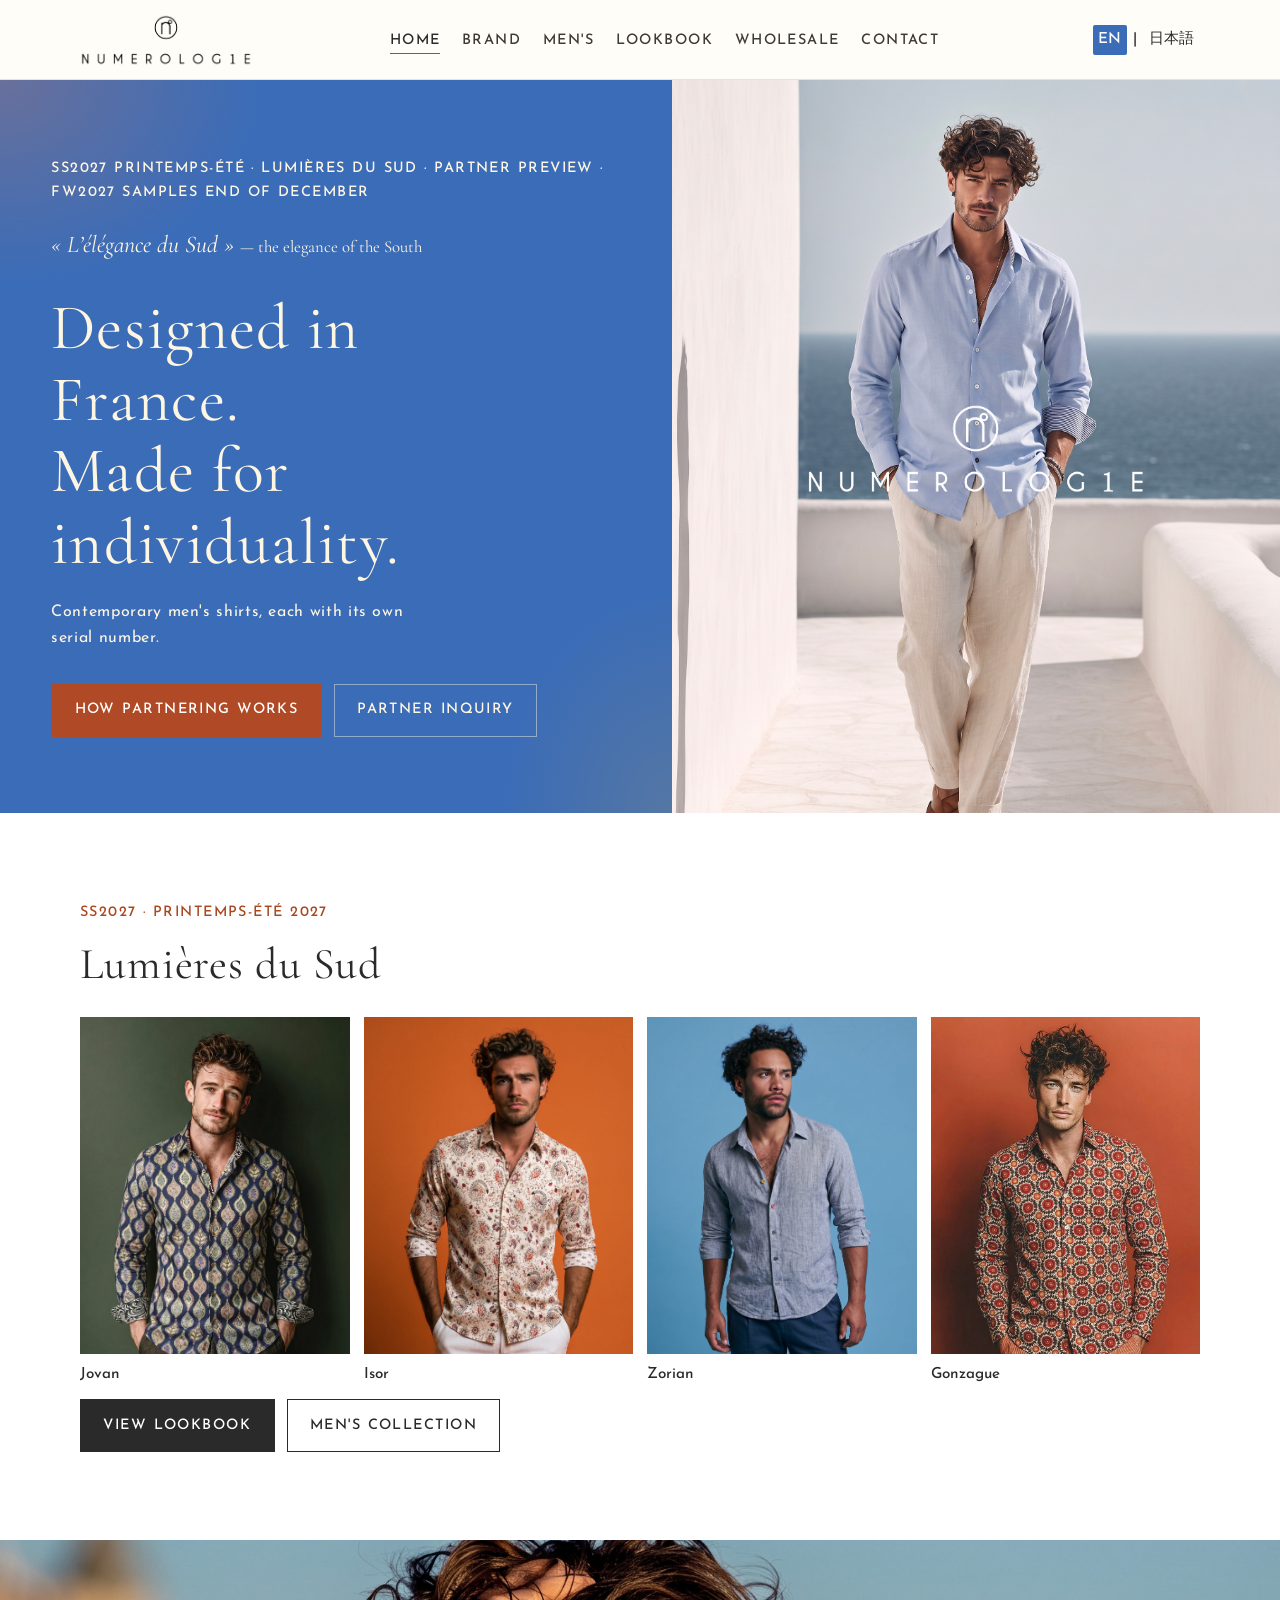
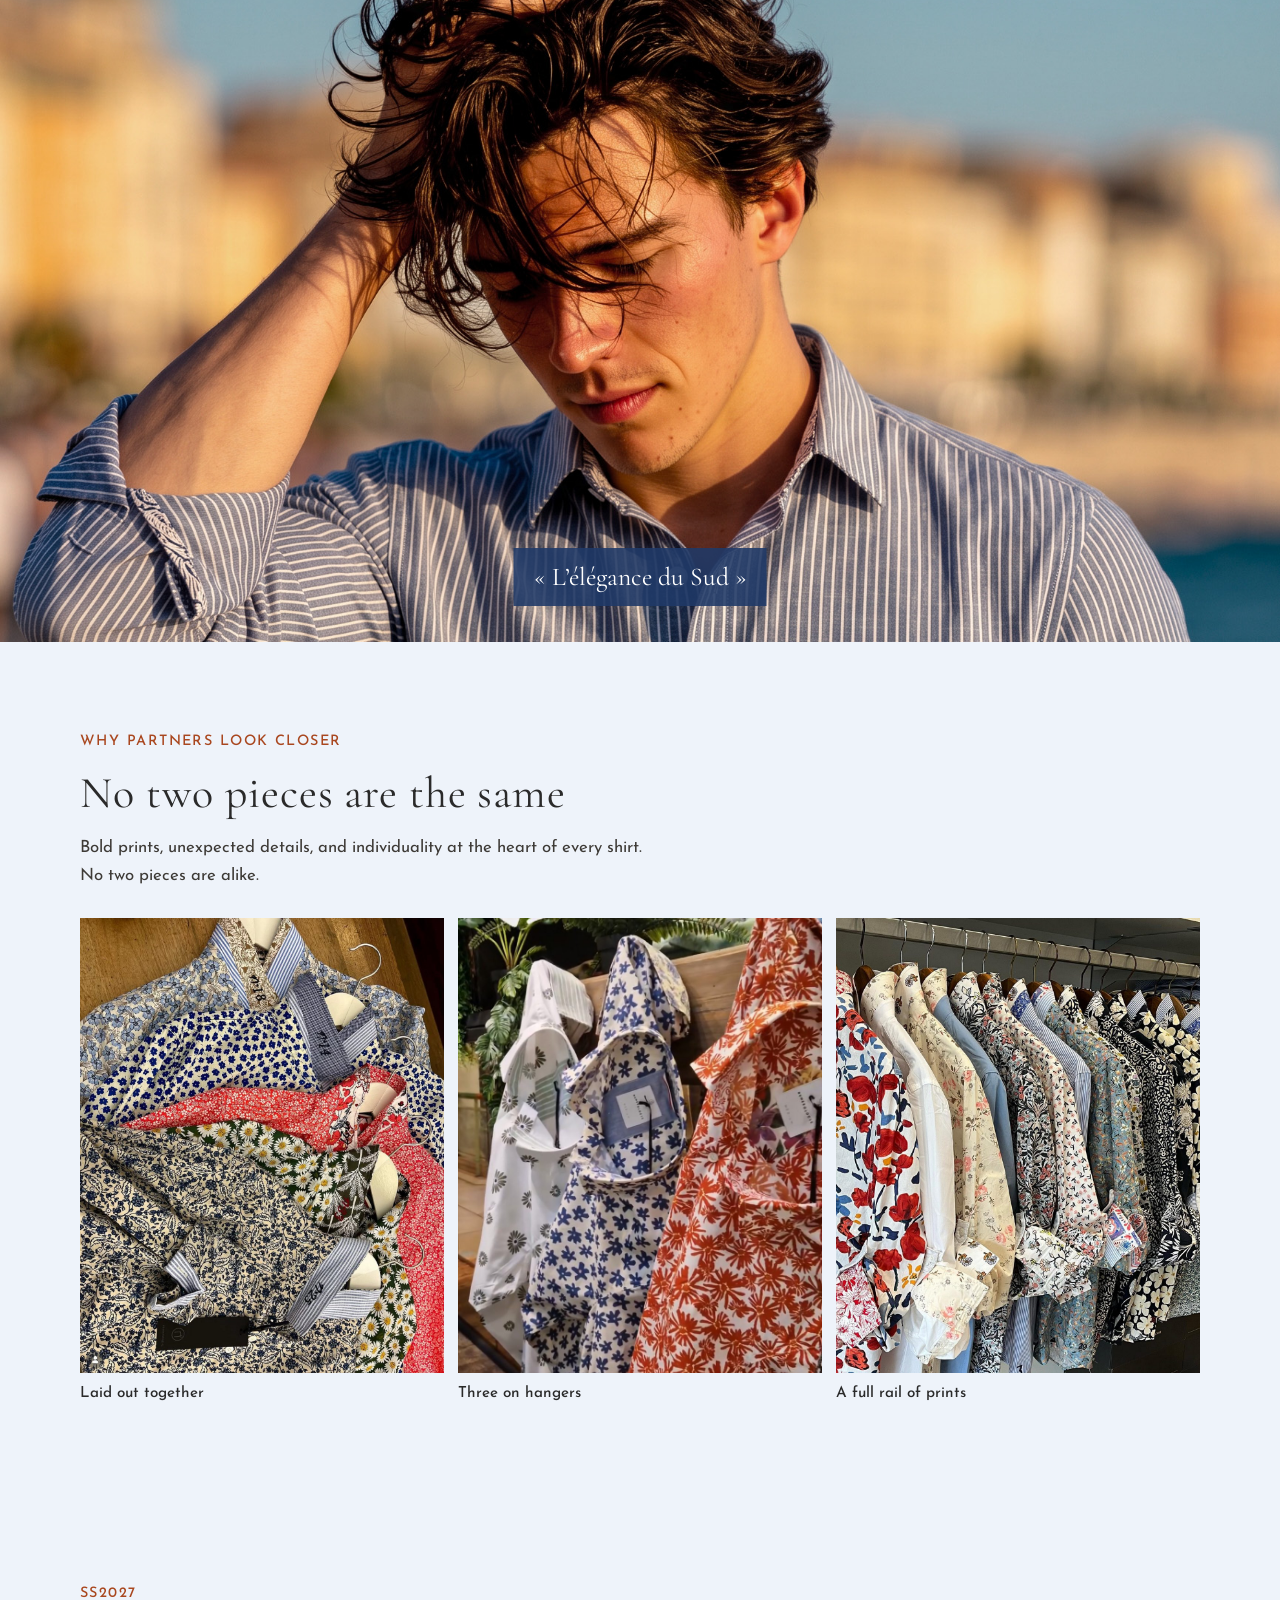
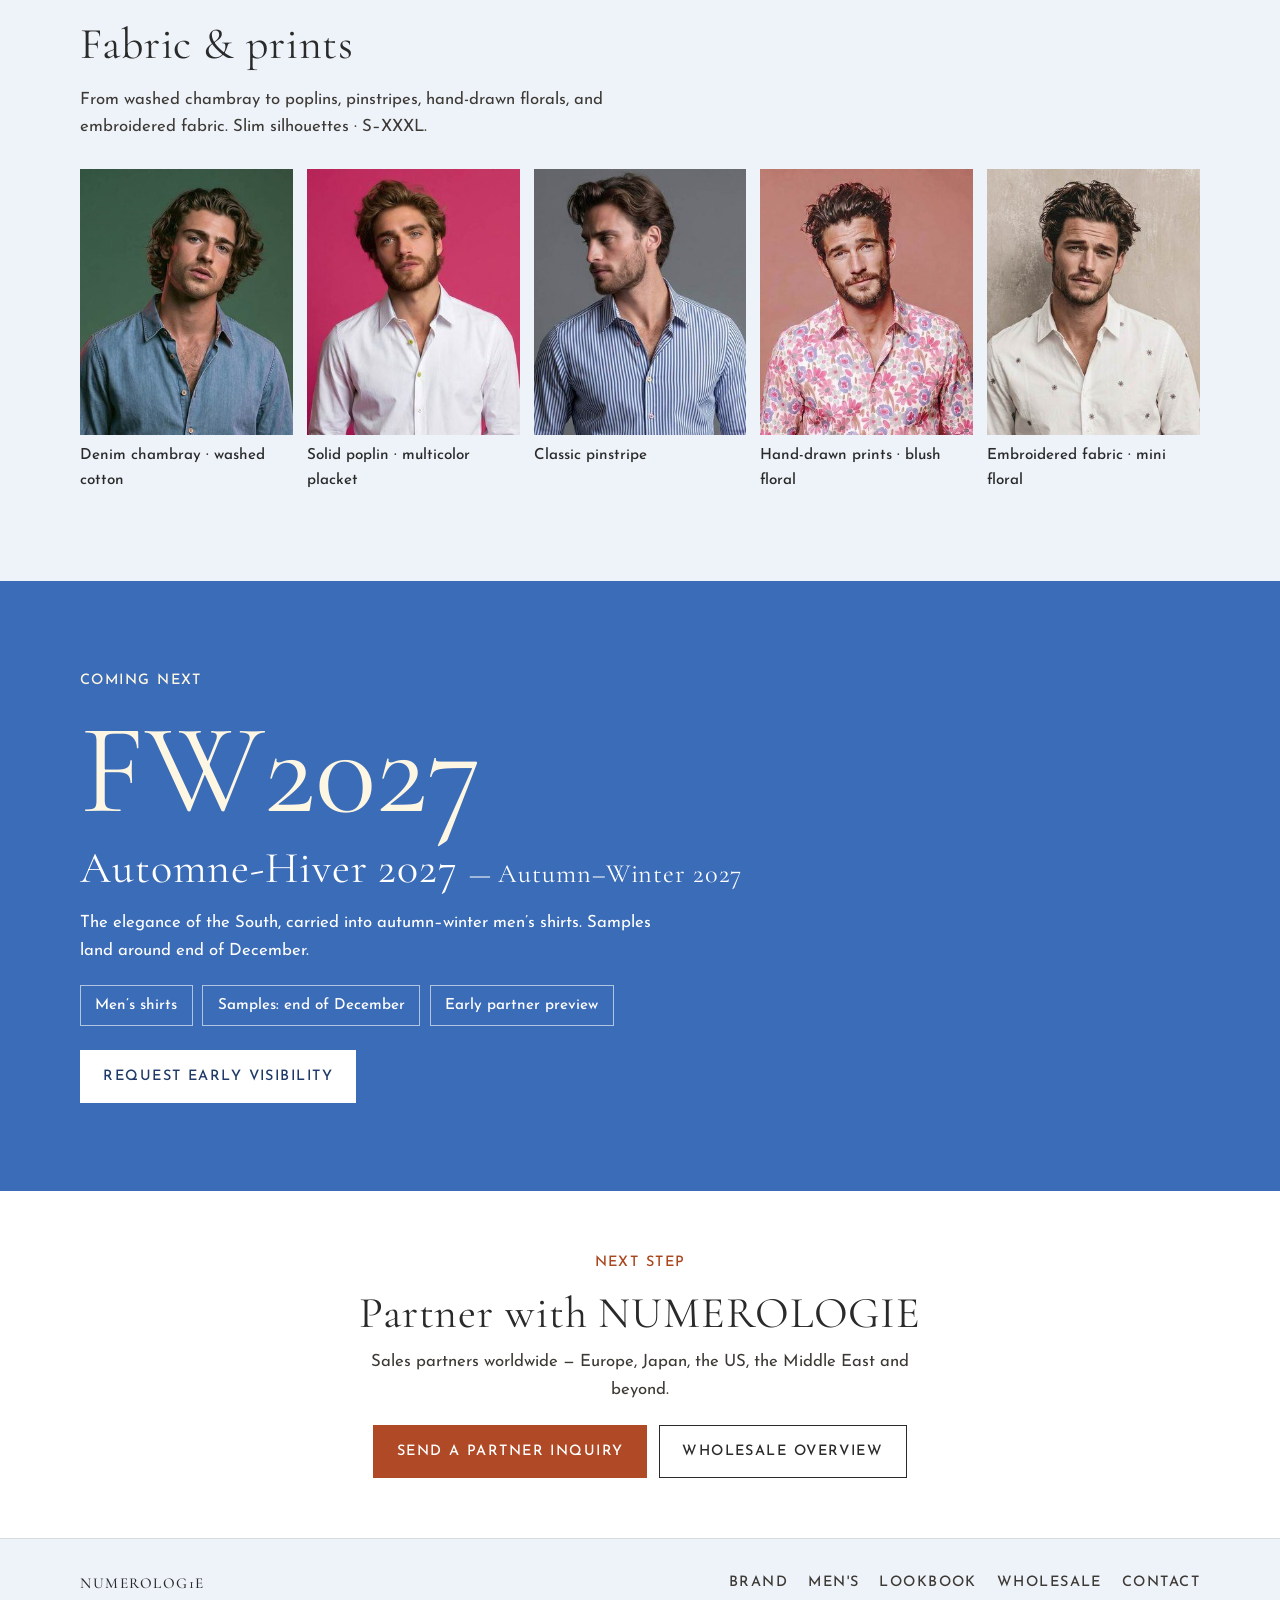
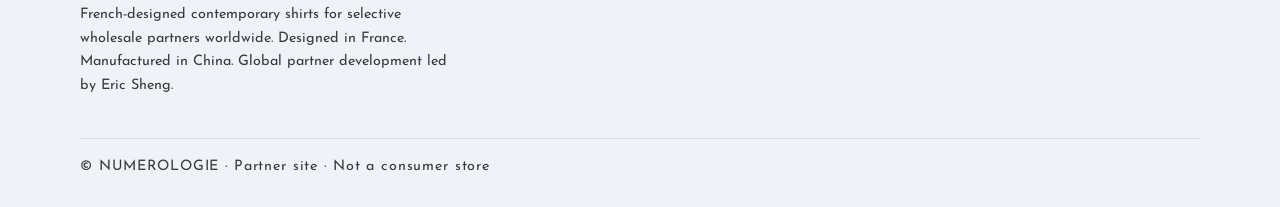
==== index.html @ e0569ee7 "Publish NUMEROLOGIE partner site at the repository root. English and Japanese pages, styles, scripts" ====
<!DOCTYPE html>
<html lang="en">
<head>
<meta charset="UTF-8">
<meta name="viewport" content="width=device-width, initial-scale=1.0">
<title>NUMEROLOGIE — Partner with us</title>
<meta name="description" content="NUMEROLOGIE partner site — French-designed contemporary men's shirts. Selective wholesale partners worldwide.">
<link rel="preconnect" href="https://fonts.googleapis.com">
<link rel="preconnect" href="https://fonts.gstatic.com" crossorigin>
<link href="https://fonts.googleapis.com/css2?family=Cormorant+Garamond:ital,wght@0,300;0,400;0,600;1,300;1,400&family=Josefin+Sans:wght@100;200;300;400;500&display=swap" rel="stylesheet">
<link rel="stylesheet" href="css/styles.css">
</head>
<body>
<header class="site-header">
  <div class="container header-inner">
    <a class="logo" href="index.html" aria-label="NUMEROLOGIE home">
      <img src="assets/logo.png" alt="NUMEROLOG1E">
    </a>
    <button class="nav-toggle" type="button" aria-expanded="false" aria-controls="site-nav">Menu</button>
    <nav class="site-nav" id="site-nav" aria-label="Primary">
      <ul>
        <li><a href="index.html" aria-current="page">Home</a></li>
        <li><a href="brand.html">Brand</a></li>
        <li><a href="mens.html">Men's</a></li>
        <li><a href="lookbook.html">Lookbook</a></li>
        <li><a href="wholesale.html">Wholesale</a></li>
        <li><a href="contact.html">Contact</a></li>
      </ul>
    </nav>
    <div class="lang-switch" aria-label="Language"><a href="index.html" aria-current="true" lang="en">EN</a><span aria-hidden="true">|</span><a href="ja/index.html" lang="ja">日本語</a></div>
  </div>
</header>

<main>
  <section class="hero" aria-label="Hero">
    <div class="hero-grid">
      <div class="hero-copy">
        <p class="hero-kicker">SS2027 Printemps-Été · Lumières du Sud · Partner preview · FW2027 samples end of December</p>
        <p class="hero-tagline" lang="fr"><em>« L’élégance du Sud »</em> <span class="gloss">— the elegance of the South</span></p>
        <h1>Designed in France.<br>Made for individuality.</h1>
        <p class="hero-sub">Contemporary men's shirts, each with its own serial number.</p>
        <div class="btn-row">
          <a class="btn btn-primary" href="wholesale.html">How partnering works</a>
          <a class="btn btn-ghost" href="contact.html">Partner inquiry</a>
        </div>
      </div>
      <div class="hero-media">
        <img src="assets/PLV1.jpg" alt="NUMEROLOGIE men's shirt, coastal lifestyle — Lumières du Sud">
      </div>
    </div>
  </section>

  <section class="section">
    <div class="container">
      <p class="eyebrow">SS2027 · Printemps-Été 2027</p>
      <h2>Lumières du Sud</h2>
      <div class="photo-grid photo-grid-4">
        <figure><img src="assets/img/jovan.jpg" alt="NUMEROLOGIE — Jovan" loading="lazy"><figcaption>Jovan</figcaption></figure>
        <figure><img src="assets/img/isor.jpg" alt="NUMEROLOGIE — Isor" loading="lazy"><figcaption>Isor</figcaption></figure>
        <figure><img src="assets/img/zorian-blue.jpg" alt="NUMEROLOGIE — Zorian" loading="lazy"><figcaption>Zorian</figcaption></figure>
        <figure><img src="assets/img/gonzague.jpg" alt="NUMEROLOGIE — Gonzague" loading="lazy"><figcaption>Gonzague</figcaption></figure>
      </div>
      <div class="btn-row">
        <a class="btn btn-dark" href="lookbook.html">View lookbook</a>
        <a class="btn btn-outline" href="mens.html">Men's collection</a>
      </div>
    </div>
  </section>

  <section class="bleed" aria-label="« L’élégance du Sud »">
    <img src="assets/PLV2.jpg" alt="NUMEROLOGIE — « L’élégance du Sud »" loading="lazy">
    <p class="bleed-cap">« L’élégance du Sud »</p>
  </section>

        <section class="section section-sand">
    <div class="container">
      <p class="eyebrow">Why partners look closer</p>
      <h2>No two pieces are the same</h2>
      <p class="lead">Bold prints, unexpected details, and individuality at the heart of every shirt. No two pieces are alike.</p>
      <div class="photo-grid photo-grid-3">
        <figure><img src="assets/img/lookcloser-1.jpg" alt="NUMEROLOGIE — Laid out together" loading="lazy"><figcaption>Laid out together</figcaption></figure>
        <figure><img src="assets/img/lookcloser-2.jpg" alt="NUMEROLOGIE — Three on hangers" loading="lazy"><figcaption>Three on hangers</figcaption></figure>
        <figure><img src="assets/img/lookcloser-3.jpg" alt="NUMEROLOGIE — A full rail of prints" loading="lazy"><figcaption>A full rail of prints</figcaption></figure>
      </div>
    </div>
  </section>

  <section class="section section-sand">
    <div class="container">
      <p class="eyebrow">SS2027</p>
      <h2>Fabric &amp; prints</h2>
      <p class="lead">From washed chambray to poplins, pinstripes, hand-drawn florals, and embroidered fabric. Slim silhouettes · S–XXXL.</p>
      <div class="photo-grid photo-grid-5">
        <figure><img src="assets/img/fabric-chambray.jpg" alt="Denim chambray — washed cotton" loading="lazy"><figcaption>Denim chambray · washed cotton</figcaption></figure>
        <figure><img src="assets/img/fabric-poplin.jpg" alt="Solid poplin, multicolor placket" loading="lazy"><figcaption>Solid poplin · multicolor placket</figcaption></figure>
        <figure><img src="assets/img/fabric-pinstripe.jpg" alt="Classic pinstripe" loading="lazy"><figcaption>Classic pinstripe</figcaption></figure>
        <figure><img src="assets/img/fabric-floral.jpg" alt="Hand-drawn floral print" loading="lazy"><figcaption>Hand-drawn prints · blush floral</figcaption></figure>
        <figure><img src="assets/img/fabric-embroidered.jpg" alt="Embroidered fabric" loading="lazy"><figcaption>Embroidered fabric · mini floral</figcaption></figure>
      </div>
    </div>
  </section>

  <section class="section section-cobalt fw-block">
    <div class="container">
      <p class="eyebrow">Coming next</p>
      <p class="fw-big">FW2027</p>
      <h2 lang="fr">Automne-Hiver 2027 <span class="gloss">— Autumn–Winter 2027</span></h2>
      <p class="lead">The elegance of the South, carried into autumn–winter men’s shirts. Samples land around end of December.</p>
      <div class="fw-chips"><span class="fw-chip">Men’s shirts</span><span class="fw-chip">Samples: end of December</span><span class="fw-chip">Early partner preview</span></div>
      <div class="btn-row"><a class="btn" href="contact.html" style="background:#fff;color:#1f3a68;">Request early visibility</a></div>
    </div>
  </section>

  <section class="section cta-band">
    <div class="container">
      <p class="eyebrow">Next step</p>
      <h2>Partner with NUMEROLOGIE</h2>
      <p class="lead">Sales partners worldwide — Europe, Japan, the US, the Middle East and beyond.</p>
      <div class="btn-row" style="justify-content:center;">
        <a class="btn btn-primary" href="contact.html">Send a partner inquiry</a>
        <a class="btn btn-outline" href="wholesale.html">Wholesale overview</a>
      </div>
    </div>
  </section>
</main>

<footer class="site-footer">
  <div class="container footer-inner">
    <div>
      <div class="footer-brand">NUMEROLOG1E</div>
      <p class="footer-meta">French-designed contemporary shirts for selective wholesale partners worldwide. Designed in France. Manufactured in China. Global partner development led by Eric Sheng.</p>
    </div>
    <nav class="footer-nav" aria-label="Footer">
      <a href="brand.html">Brand</a>
      <a href="mens.html">Men's</a>
      <a href="lookbook.html">Lookbook</a>
      <a href="wholesale.html">Wholesale</a>
      <a href="contact.html">Contact</a>
    </nav>
    <p class="footer-copy">© NUMEROLOGIE · Partner site · Not a consumer store</p>
  </div>
</footer>
<script src="js/main.js"></script>
</body>
</html>
---- css/styles.css ----
/* NUMEROLOGIE — Partner / Wholesale preview site */
:root {
  --cream: #FDF6E3;
  --sand: #EDE0C4;
  --terracotta: #B04A26;
  --cobalt: #3B6CB7;
  --gold: #C8A84B;
  --charcoal: #2A2A2A;
  --warm-white: #FFFFFF;
  --tint: #EEF3FA;
  --tint2: #DCE6F5;
  --cobalt-dark: #2F5A9E;
  --muted: #3d3a36;
  --line: rgba(42, 42, 42, 0.12);
  --max: 1120px;
}

*, *::before, *::after { box-sizing: border-box; margin: 0; padding: 0; }

html { scroll-behavior: smooth; }

body {
  background: var(--warm-white);
  color: var(--charcoal);
  font-family: 'Josefin Sans', system-ui, sans-serif;
  font-weight: 400;
  line-height: 1.65;
  font-size: 17.5px;
  min-height: 100vh;
  display: flex;
  flex-direction: column;
}

img { max-width: 100%; display: block; height: auto; }
a { color: inherit; text-decoration: none; }
ul { list-style: none; }

.container {
  width: min(100% - 2.5rem, var(--max));
  margin-inline: auto;
}

/* ── Header ── */
.site-header {
  position: sticky;
  top: 0;
  z-index: 100;
  background: rgba(255, 253, 248, 0.97);
  backdrop-filter: blur(10px);
  border-bottom: 1px solid var(--line);
}

.header-inner {
  display: flex;
  align-items: center;
  justify-content: space-between;
  gap: 1.5rem;
  padding: 0.85rem 0;
}

.logo {
  display: flex;
  align-items: center;
  gap: 0.65rem;
  flex-shrink: 0;
}

.logo img {
  height: 52px;
  width: auto;
  max-width: 220px;
  object-fit: contain;
}

.logo-text {
  font-family: 'Cormorant Garamond', Georgia, serif;
  letter-spacing: 0.1em;
  font-size: 0.95rem;
  text-transform: uppercase;
  font-weight: 500;
}

.nav-toggle {
  display: none;
  background: transparent;
  border: 1px solid var(--line);
  color: var(--charcoal);
  padding: 0.45rem 0.7rem;
  font-family: inherit;
  font-size: 0.9rem;
  letter-spacing: 0.1em;
  text-transform: uppercase;
  font-weight: 500;
  cursor: pointer;
}

.site-nav ul {
  display: flex;
  flex-wrap: wrap;
  gap: 0.15rem 1.35rem;
  align-items: center;
}

.site-nav a {
  font-size: 0.9rem;
  letter-spacing: 0.1em;
  text-transform: uppercase;
  font-weight: 500;
  color: var(--muted);
  padding: 0.35rem 0;
  border-bottom: 1px solid transparent;
  transition: color 0.2s, border-color 0.2s;
}

.site-nav a:hover,
.site-nav a[aria-current="page"] {
  color: var(--charcoal);
  border-bottom-color: var(--terracotta);
}

/* ── Hero ── */
.hero {
  position: relative;
  background: var(--cobalt);
  color: var(--cream);
  overflow: hidden;
  min-height: clamp(420px, 72vh, 640px);
  display: grid;
  align-items: stretch;
}

.hero-grid {
  display: grid;
  grid-template-columns: 1.05fr 0.95fr;
  min-height: inherit;
}

.hero-copy {
  position: relative;
  z-index: 2;
  padding: clamp(2.5rem, 6vw, 5rem) clamp(1.5rem, 4vw, 3.5rem);
  display: flex;
  flex-direction: column;
  justify-content: center;
  gap: 1.25rem;
}

.hero-copy::before {
  content: '';
  position: absolute;
  inset: 0;
  background:
    radial-gradient(ellipse 70% 50% at 0% 0%, rgba(224,123,84,0.28) 0%, transparent 55%),
    radial-gradient(ellipse 50% 60% at 100% 100%, rgba(200,168,75,0.18) 0%, transparent 50%);
  pointer-events: none;
}

.hero-kicker {
  font-size: 0.9rem;
  letter-spacing: 0.1em;
  text-transform: uppercase;
  font-weight: 500;
  color: var(--cream);
  position: relative;
}

.hero h1 {
  font-family: 'Cormorant Garamond', Georgia, serif;
  font-weight: 400;
  font-size: clamp(2.4rem, 5.5vw, 4rem);
  line-height: 1.12;
  letter-spacing: 0.02em;
  position: relative;
  max-width: 14ch;
}

.hero-sub {
  font-size: 1rem;
  font-weight: 400;
  letter-spacing: 0.04em;
  color: var(--cream);
  max-width: 36ch;
  position: relative;
}

.hero-media {
  position: relative;
  min-height: 320px;
  background: #2f5a9e;
}

.hero-media img {
  width: 100%;
  height: 100%;
  object-fit: cover;
  object-position: center top;
}

.hero-note {
  font-size: 0.9rem;
  letter-spacing: 0.04em;
  color: var(--cream);
  max-width: 42ch;
  position: relative;
  border-left: 2px solid var(--terracotta);
  padding-left: 0.9rem;
  margin-top: 0.5rem;
}

/* ── Buttons ── */
.btn-row {
  display: flex;
  flex-wrap: wrap;
  gap: 0.75rem;
  margin-top: 0.75rem;
  position: relative;
}

.btn {
  display: inline-flex;
  align-items: center;
  justify-content: center;
  padding: 0.85rem 1.4rem;
  font-family: inherit;
  font-size: 0.9rem;
  letter-spacing: 0.1em;
  text-transform: uppercase;
  font-weight: 500;
  border: 1px solid transparent;
  cursor: pointer;
  transition: background 0.2s, color 0.2s, border-color 0.2s;
}

.btn-primary {
  background: var(--terracotta);
  color: var(--warm-white);
  border-color: var(--terracotta);
}

.btn-primary:hover { background: #923C1E; border-color: #923C1E; }

.btn-ghost {
  background: transparent;
  color: var(--cream);
  border-color: rgba(253, 246, 227, 0.45);
}

.btn-ghost:hover { border-color: var(--cream); background: rgba(255,255,255,0.06); }

.btn-outline {
  background: transparent;
  color: var(--charcoal);
  border-color: var(--charcoal);
}

.btn-outline:hover {
  background: var(--charcoal);
  color: var(--warm-white);
}

.btn-dark {
  background: var(--charcoal);
  color: var(--warm-white);
}

.btn-dark:hover { background: #111; }

/* ── Sections ── */
main { flex: 1; }

.section {
  padding: clamp(3rem, 7vw, 5.5rem) 0;
}

.section-sand { background: var(--tint); }
.section-cobalt h2, .section-cobalt h3, .section-cobalt p, .section-cobalt li { color: var(--cream); }
.section-cobalt a:not(.btn) { color: #FFFFFF; text-decoration: underline; }
.section-cobalt {
  background: var(--cobalt);
  color: var(--cream);
}
.section-terracotta {
  background: var(--terracotta);
  color: var(--warm-white);
}

.eyebrow {
  font-size: 0.9rem;
  letter-spacing: 0.1em;
  text-transform: uppercase;
  font-weight: 500;
  color: #A9471F;
  margin-bottom: 0.85rem;
}

.section-cobalt .eyebrow,
.section-terracotta .eyebrow { color: var(--cream); }

h2 {
  font-family: 'Cormorant Garamond', Georgia, serif;
  font-weight: 400;
  font-size: clamp(1.9rem, 3.8vw, 2.75rem);
  line-height: 1.15;
  letter-spacing: 0.02em;
  margin-bottom: 1rem;
}

h3 {
  font-family: 'Cormorant Garamond', Georgia, serif;
  font-weight: 400;
  font-size: 1.45rem;
  letter-spacing: 0.02em;
  margin-bottom: 0.55rem;
}

.lead {
  font-size: 1.05rem;
  color: var(--muted);
  max-width: 58ch;
}

.section-cobalt .lead { color: var(--cream); }

.page-hero {
  padding: clamp(2.75rem, 6vw, 4.5rem) 0 2rem;
  border-bottom: 1px solid var(--line);
  background:
    linear-gradient(180deg, var(--tint) 0%, var(--warm-white) 100%);
}

.page-hero h1 {
  font-family: 'Cormorant Garamond', Georgia, serif;
  font-weight: 400;
  font-size: clamp(2.2rem, 4.5vw, 3.4rem);
  letter-spacing: 0.02em;
  line-height: 1.12;
  margin-bottom: 0.75rem;
}

.page-hero .lead { margin-top: 0.5rem; }

/* ── Cards / grids ── */
.grid-3 {
  display: grid;
  grid-template-columns: repeat(3, 1fr);
  gap: 1.25rem;
}

.grid-2 {
  display: grid;
  grid-template-columns: 1fr 1fr;
  gap: 2rem;
}

.grid-2-asymmetric {
  display: grid;
  grid-template-columns: 1.1fr 0.9fr;
  gap: 2.5rem;
  align-items: center;
}

.card {
  background: var(--warm-white);
  border: 1px solid var(--line);
  padding: 1.5rem 1.35rem;
}

.section-sand .card { background: var(--warm-white); }

.card-icon {
  font-family: 'Cormorant Garamond', Georgia, serif;
  font-size: 1.6rem;
  color: var(--terracotta);
  margin-bottom: 0.65rem;
  letter-spacing: 0.04em;
}

.card p, .prose p {
  color: var(--muted);
  font-size: 0.95rem;
}

.card p + p, .prose p + p { margin-top: 0.85rem; }

.stat-row {
  display: grid;
  grid-template-columns: repeat(4, 1fr);
  gap: 1rem;
  margin-top: 2rem;
}

.stat {
  border-top: 2px solid var(--terracotta);
  padding-top: 1rem;
}

.stat-value {
  font-family: 'Cormorant Garamond', Georgia, serif;
  font-size: clamp(1.6rem, 3vw, 2.2rem);
  font-weight: 400;
  line-height: 1.1;
  margin-bottom: 0.35rem;
}

.stat-label {
  font-size: 0.9rem;
  letter-spacing: 0.1em;
  text-transform: uppercase;
  font-weight: 500;
  color: var(--muted);
}

.section-cobalt .stat { border-top-color: var(--gold); }
.section-cobalt .stat-label { color: var(--cream); }

/* ── Detail list ── */
.detail-list {
  display: grid;
  gap: 1rem;
  margin-top: 1.5rem;
}

.detail-item {
  display: grid;
  grid-template-columns: 3.2rem 1fr;
  gap: 1rem;
  align-items: start;
  padding-bottom: 1rem;
  border-bottom: 1px solid var(--line);
}

.detail-num {
  font-family: 'Cormorant Garamond', Georgia, serif;
  font-size: 1.5rem;
  color: var(--terracotta);
  line-height: 1;
}

.detail-item h3 { margin-bottom: 0.25rem; font-size: 1.2rem; }
.detail-item p { color: var(--muted); font-size: 0.92rem; }

/* ── Lookbook grid ── */
.lookbook-grid {
  display: grid;
  grid-template-columns: repeat(3, 1fr);
  gap: 1.25rem;
}

.look-card {
  background: var(--warm-white);
  border: 1px solid var(--line);
  overflow: hidden;
  display: flex;
  flex-direction: column;
}

.look-card a {
  display: block;
  overflow: hidden;
  background: var(--tint2);
}

.look-card img {
  width: 100%;
  aspect-ratio: 3 / 4.2;
  object-fit: cover;
  object-position: center top;
  transition: transform 0.35s ease;
}

.look-card:hover img { transform: scale(1.02); }

.look-meta {
  padding: 1rem 1.05rem 1.15rem;
  border-top: 1px solid var(--line);
}

.look-meta .style-no {
  font-size: 0.9rem;
  font-weight: 600;
  letter-spacing: 0.1em;
  text-transform: uppercase;
  font-weight: 500;
  color: var(--terracotta);
  margin-bottom: 0.25rem;
}

.look-meta h3 {
  font-size: 1.25rem;
  margin-bottom: 0.2rem;
}

.look-meta p {
  font-size: 0.9rem;
  color: var(--ink, #2a2622);
  letter-spacing: 0.02em;
}

.note-box {
  margin-top: 2rem;
  padding: 1.15rem 1.25rem;
  background: var(--tint);
  border-left: 3px solid var(--gold);
  font-size: 0.9rem;
  color: var(--muted);
}

/* ── Wholesale steps ── */
.steps {
  display: grid;
  grid-template-columns: repeat(3, 1fr);
  gap: 1.25rem;
  margin-top: 2rem;
}

.step {
  padding: 1.5rem 1.25rem;
  background: var(--warm-white);
  border: 1px solid var(--line);
}

.step-num {
  font-family: 'Cormorant Garamond', Georgia, serif;
  font-size: 2rem;
  color: var(--cobalt);
  line-height: 1;
  margin-bottom: 0.75rem;
}

.check-list {
  margin-top: 1rem;
  display: grid;
  gap: 0.65rem;
}

.check-list li {
  position: relative;
  padding-left: 1.35rem;
  color: var(--muted);
  font-size: 0.95rem;
}

.check-list li::before {
  content: '';
  position: absolute;
  left: 0;
  top: 0.55rem;
  width: 0.55rem;
  height: 0.55rem;
  background: var(--terracotta);
  border-radius: 50%;
}

.terms-table {
  width: 100%;
  border-collapse: collapse;
  margin-top: 1.5rem;
  font-size: 0.92rem;
}

.terms-table th,
.terms-table td {
  text-align: left;
  padding: 0.85rem 0.75rem;
  border-bottom: 1px solid var(--line);
  vertical-align: top;
}

.terms-table th {
  letter-spacing: 0.1em;
  text-transform: uppercase;
  font-weight: 500;
  font-size: 0.9rem;
  color: var(--muted);
  width: 34%;
}

.callout {
  margin-top: 1.75rem;
  padding: 1.25rem 1.35rem;
  background: var(--charcoal);
  color: var(--cream);
}

.callout strong {
  display: block;
  font-family: 'Cormorant Garamond', Georgia, serif;
  font-size: 1.35rem;
  font-weight: 400;
  margin-bottom: 0.4rem;
}

.callout p { color: var(--cream); font-size: 0.92rem; }

/* ── Contact form ── */
.contact-layout {
  display: grid;
  grid-template-columns: 0.9fr 1.1fr;
  gap: 2.5rem;
  align-items: start;
}

.form-grid {
  display: grid;
  grid-template-columns: 1fr 1fr;
  gap: 1rem;
}

.form-field { display: flex; flex-direction: column; gap: 0.4rem; }
.form-field.full { grid-column: 1 / -1; }

label {
  font-size: 0.9rem;
  letter-spacing: 0.1em;
  text-transform: uppercase;
  font-weight: 500;
  color: var(--muted);
}

input, textarea, select {
  font-family: inherit;
  font-size: 0.95rem;
  font-weight: 400;
  padding: 0.75rem 0.85rem;
  border: 1px solid var(--line);
  background: var(--warm-white);
  color: var(--charcoal);
  border-radius: 0;
}

input:focus, textarea:focus, select:focus {
  outline: 2px solid var(--cobalt);
  outline-offset: 1px;
}

textarea { min-height: 140px; resize: vertical; }

.form-actions {
  margin-top: 1rem;
  display: flex;
  flex-wrap: wrap;
  gap: 0.75rem;
  align-items: center;
}

.form-hint {
  font-size: 0.9rem;
  color: var(--muted);
}

.direct-contact {
  background: var(--tint);
  border: 1px solid var(--line);
  padding: 1.5rem 1.35rem;
}

.direct-contact a {
  color: var(--cobalt);
  border-bottom: 1px solid rgba(59,108,183,0.35);
}

.direct-contact a:hover { border-bottom-color: var(--cobalt); }

/* ── CTA band ── */
.cta-band {
  padding: clamp(2.5rem, 5vw, 3.75rem) 0;
  text-align: center;
}

.cta-band h2 { margin-bottom: 0.6rem; }
.cta-band .lead { margin-inline: auto; margin-bottom: 1.35rem; }

/* ── Footer ── */
.site-footer {
  border-top: 1px solid var(--line);
  background: var(--tint);
  padding: 2rem 0 1.75rem;
  margin-top: auto;
}

.footer-inner {
  display: flex;
  flex-wrap: wrap;
  justify-content: space-between;
  gap: 1.25rem;
  align-items: flex-start;
}

.footer-brand {
  font-family: 'Cormorant Garamond', Georgia, serif;
  letter-spacing: 0.1em;
  text-transform: uppercase;
  font-weight: 500;
  font-size: 0.95rem;
  margin-bottom: 0.4rem;
}

.footer-meta {
  font-size: 0.9rem;
  color: var(--muted);
  max-width: 42ch;
}

.footer-nav {
  display: flex;
  flex-wrap: wrap;
  gap: 0.75rem 1.25rem;
}

.footer-nav a {
  font-size: 0.9rem;
  letter-spacing: 0.1em;
  text-transform: uppercase;
  font-weight: 500;
  color: var(--muted);
}

.footer-nav a:hover { color: var(--charcoal); }

.footer-copy {
  width: 100%;
  margin-top: 1.25rem;
  padding-top: 1rem;
  border-top: 1px solid var(--line);
  font-size: 0.9rem;
  letter-spacing: 0.06em;
  color: var(--muted);
}

/* ── Fabric chips ── */
.chip-row {
  display: flex;
  flex-wrap: wrap;
  gap: 0.5rem;
  margin-top: 1.25rem;
}

.chip {
  font-size: 0.9rem;
  letter-spacing: 0.1em;
  text-transform: uppercase;
  font-weight: 500;
  padding: 0.45rem 0.7rem;
  border: 1px solid var(--line);
  background: var(--warm-white);
  color: var(--charcoal);
}

/* ── Split feature ── */
.feature-media {
  background: var(--tint2);
  overflow: hidden;
  border: 1px solid var(--line);
}

.feature-media img {
  width: 100%;
  height: auto;
  max-height: 420px;
  object-fit: cover;
  object-position: top center;
  border-radius: 2px;
}

/* ── Responsive ── */
@media (max-width: 900px) {
  .hero-grid,
  .grid-2,
  .grid-2-asymmetric,
  .contact-layout {
    grid-template-columns: 1fr;
  }
  .grid-3,
  .steps,
  .lookbook-grid {
    grid-template-columns: 1fr 1fr;
  }
  .stat-row { grid-template-columns: 1fr 1fr; }
  .hero-media { min-height: 280px; max-height: 420px; }
  .hero-media img { max-height: 420px; }
}

@media (max-width: 720px) {
  .nav-toggle { display: inline-flex; }
  .site-nav {
    display: none;
    width: 100%;
  }
  .site-nav.is-open { display: block; }
  .header-inner { flex-wrap: wrap; }
  .site-nav ul {
    flex-direction: column;
    align-items: flex-start;
    gap: 0.15rem;
    padding: 0.5rem 0 0.75rem;
  }
  .grid-3,
  .steps,
  .lookbook-grid,
  .form-grid,
  .stat-row {
    grid-template-columns: 1fr;
  }
}

@media (prefers-reduced-motion: reduce) {
  html { scroll-behavior: auto; }
  .look-card img { transition: none; }
}

/* Fix: keep portrait hero photo from stretching the hero on wide screens */
.hero-media { position: relative; overflow: hidden; min-height: inherit; }
.hero-media img { position: absolute; inset: 0; width: 100%; height: 100%; object-fit: cover; object-position: center top; }
@media (max-width: 900px) {
  .hero-media { min-height: 320px; }
}

/* natural-ratio image (no forced crop) */
.feature-media img.img-natural { max-height: none; height: auto; object-fit: contain; }

/* language switch */
.lang-switch { display:flex; gap:.4rem; align-items:center; font-size:.95rem; font-weight:500; margin-left:1rem; }
.lang-switch a { color: var(--charcoal); text-decoration:none; padding:.15rem .35rem; }
.lang-switch a[aria-current="true"] { color:#fff; background: var(--cobalt); border-radius:2px; }
/* Japanese */
html[lang="ja"] body { font-family: 'Noto Sans JP', 'Josefin Sans', system-ui, sans-serif; font-weight:400; line-height:1.85; letter-spacing:.02em; }
html[lang="ja"] h1, html[lang="ja"] h2, html[lang="ja"] h3 { font-family: 'Noto Sans JP', 'Cormorant Garamond', serif; font-weight:500; letter-spacing:.02em; }
html[lang="ja"] .eyebrow, html[lang="ja"] .hero-kicker { text-transform:none; letter-spacing:.05em; }

.hero-tagline { font-family: "Cormorant Garamond", Georgia, serif; font-size: 1.5rem; color: var(--cream); margin: 0 0 .5rem; }
.hero-tagline .gloss { font-family: inherit; font-size: 1.05rem; opacity: 1; }
html[lang="ja"] .hero-tagline .gloss { font-family: "Noto Sans JP", sans-serif; font-size: 1rem; }

/* v3 */
.page-hero-boxed { background: none; border-bottom: 0; padding-bottom: 0; }
.page-hero-boxed .container { background: var(--tint); border: 1px solid var(--line); padding: clamp(1.75rem, 4vw, 2.75rem); }
.next-callout { display: inline-block; background: var(--cobalt); color: #FFFFFF; font-weight: 500; font-size: 1rem; padding: .7rem 1rem; margin: .9rem 0 .4rem; border-radius: 2px; }
.terms-wrap { max-width: 760px; }
.ig-split { display: grid; grid-template-columns: minmax(0,1fr) 320px; gap: clamp(2rem,5vw,4rem); align-items: center; }
.ig-figure { margin: 0; width: 100%; max-width: 320px; justify-self: end; }
.ig-figure img { display: block; width: 100%; height: auto; border: 1px solid var(--line); border-radius: 6px; }
.roles-block { margin: 1.25rem 0 0; padding: 1.1rem 1.2rem; background: #FFFFFF; border-left: 3px solid var(--cobalt); }
.roles-block p:not(.eyebrow) { color: var(--charcoal); font-size: 1rem; line-height: 1.7; }
@media (max-width: 800px) { .ig-split { grid-template-columns: 1fr; } .ig-figure { justify-self: center; } }

/* v4 */
.ig-split { grid-template-columns: minmax(0,1fr) 340px; align-items: start; }
.ig-figure { max-width: 340px; position: sticky; top: 96px; }
.target-doors { margin-top: 2.5rem; padding-top: 2rem; border-top: 1px solid var(--line); }
.terms-wrap { max-width: none; }
.roles-contact { margin-top: .8rem; font-size: .95rem; }
@media (max-width: 800px) { .ig-figure { position: static; } }

/* v8 imagery */
.photo-grid { display:grid; gap:14px; margin-top:1.75rem; }
.photo-grid-2 { grid-template-columns:repeat(2,1fr); }
.photo-grid-3 { grid-template-columns:repeat(3,1fr); }
.photo-grid-4 { grid-template-columns:repeat(4,1fr); }
.photo-grid figure { margin:0; }
.photo-grid img { display:block; width:100%; aspect-ratio:4/5; object-fit:cover; object-position:top center; }
.photo-grid .feature-media img { aspect-ratio:4/3; max-height:none; }
.photo-grid figcaption { font-size:.95rem; font-weight:500; padding:.5rem 0 0; color:var(--charcoal); }
.section-cobalt .photo-grid figcaption { color:var(--cream); }
.photo-strip { margin-top:2.5rem; }
.bleed { position:relative; height:min(78vh,760px); overflow:hidden; background:var(--cobalt); }
.bleed img { width:100%; height:100%; object-fit:cover; object-position:center 25%; display:block; }
.bleed-cap { position:absolute; left:50%; bottom:2.25rem; transform:translateX(-50%); background:rgba(31,58,104,.88); color:#fff; font-family:'Cormorant Garamond',Georgia,serif; font-size:1.6rem; padding:.5rem 1.25rem; white-space:nowrap; }
.portrait-placeholder { min-height:420px; border:1px dashed rgba(42,42,42,.28); background:var(--tint); display:flex; align-items:flex-end; justify-content:center; padding:1.25rem; }
.portrait-placeholder span { color:var(--muted); font-size:.95rem; }
.serial-feature { display:grid; grid-template-columns:1.2fr .8fr; gap:clamp(2rem,5vw,4rem); align-items:center; }
.serial-feature figure { margin:0; }
.serial-feature img { width:100%; display:block; border:1px solid rgba(255,255,255,.3); }
@media (max-width:900px){ .photo-grid-4{grid-template-columns:repeat(2,1fr);} .photo-grid-3{grid-template-columns:repeat(2,1fr);} .serial-feature{grid-template-columns:1fr;} }
@media (max-width:520px){ .photo-grid-2,.photo-grid-3,.photo-grid-4{grid-template-columns:1fr 1fr;} .bleed-cap{font-size:1.2rem;} }

.photo-grid-5 { grid-template-columns:repeat(5,1fr); }
@media (max-width:900px){ .photo-grid-5{grid-template-columns:repeat(3,1fr);} }
@media (max-width:520px){ .photo-grid-5{grid-template-columns:repeat(2,1fr);} }

.fw-block .fw-big{font-family:'Cormorant Garamond',Georgia,serif;font-size:clamp(4rem,10vw,8rem);line-height:1;color:var(--cream);margin:0 0 .5rem;}
.fw-block h2,.fw-block .lead{color:#fff;}
.fw-block .gloss{font-size:.6em;}
.fw-chips{display:flex;flex-wrap:wrap;gap:.6rem;margin:1.25rem 0 1.5rem;}
.fw-chip{border:1px solid rgba(255,255,255,.6);color:#fff;padding:.45rem .9rem;font-size:.95rem;font-weight:500;}

@media (max-width:520px){ .ig-figure{max-width:100%;} .ig-split{grid-template-columns:minmax(0,1fr);} }
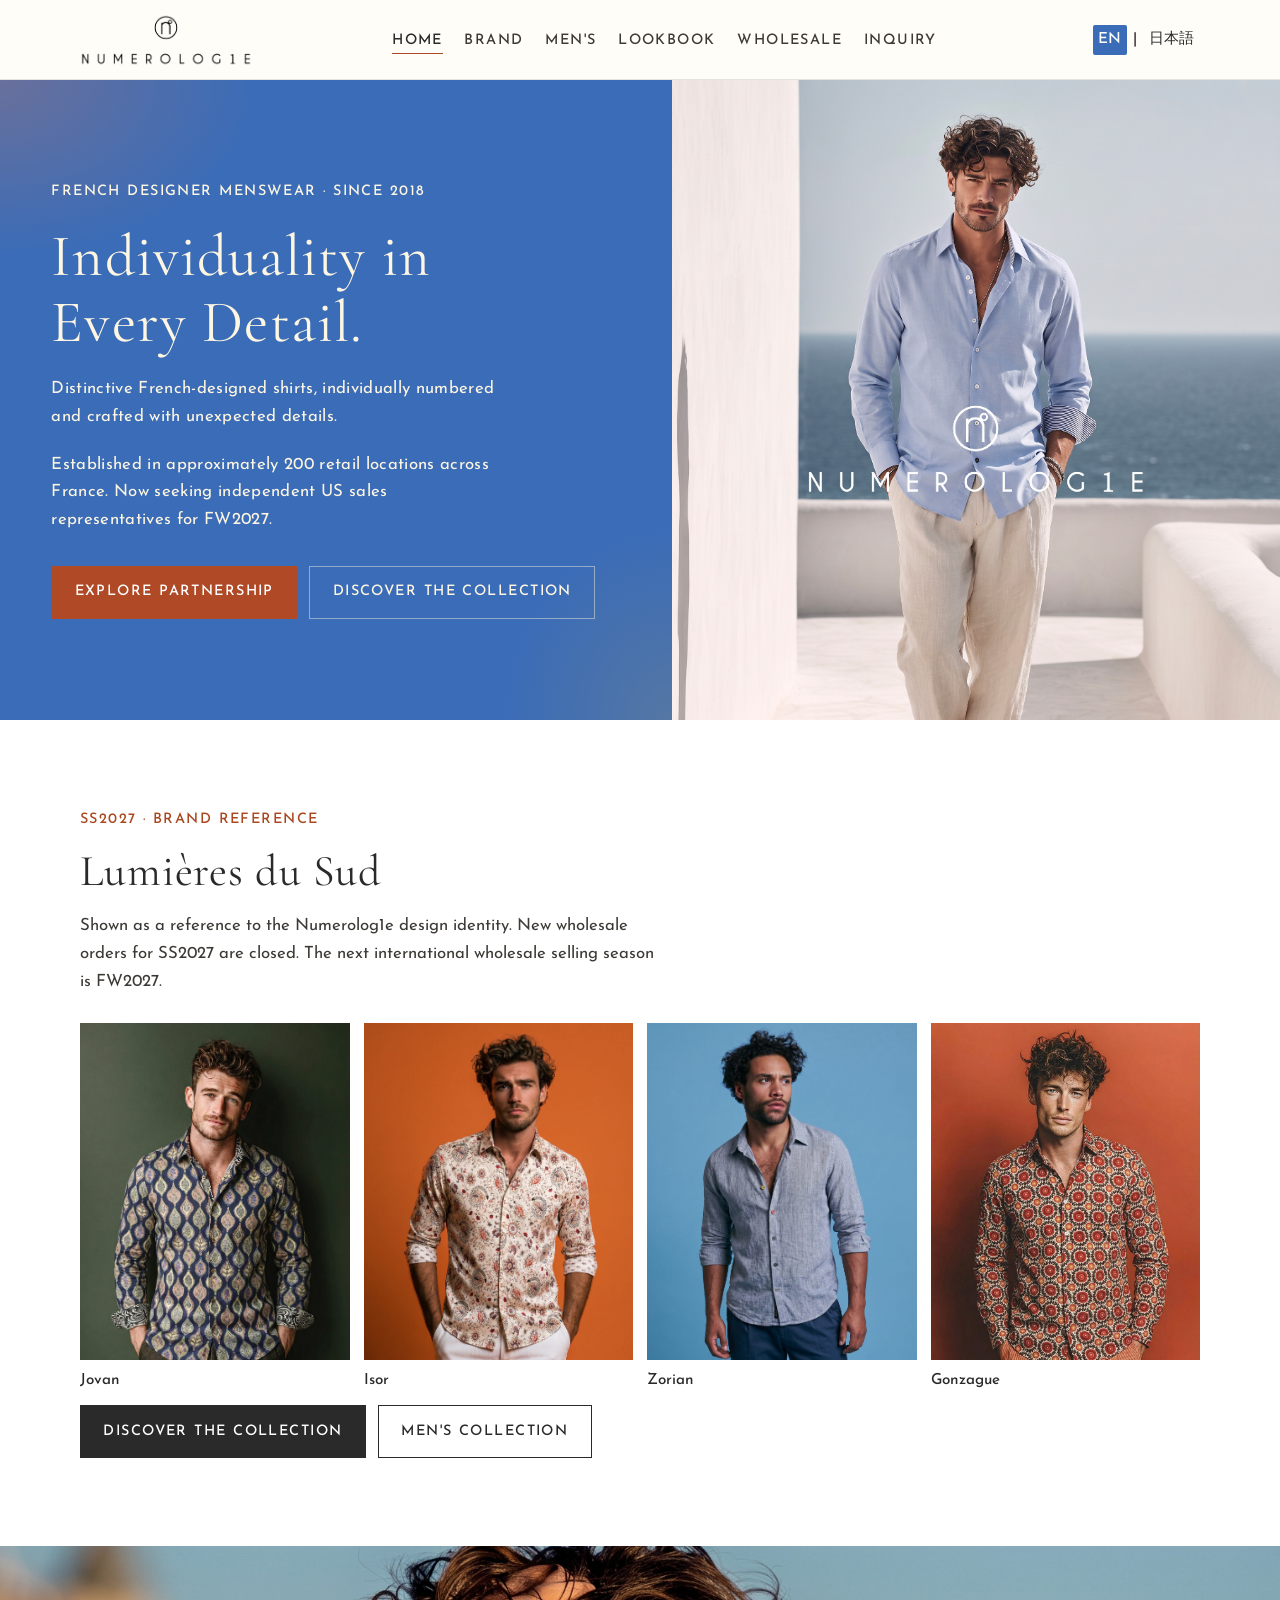
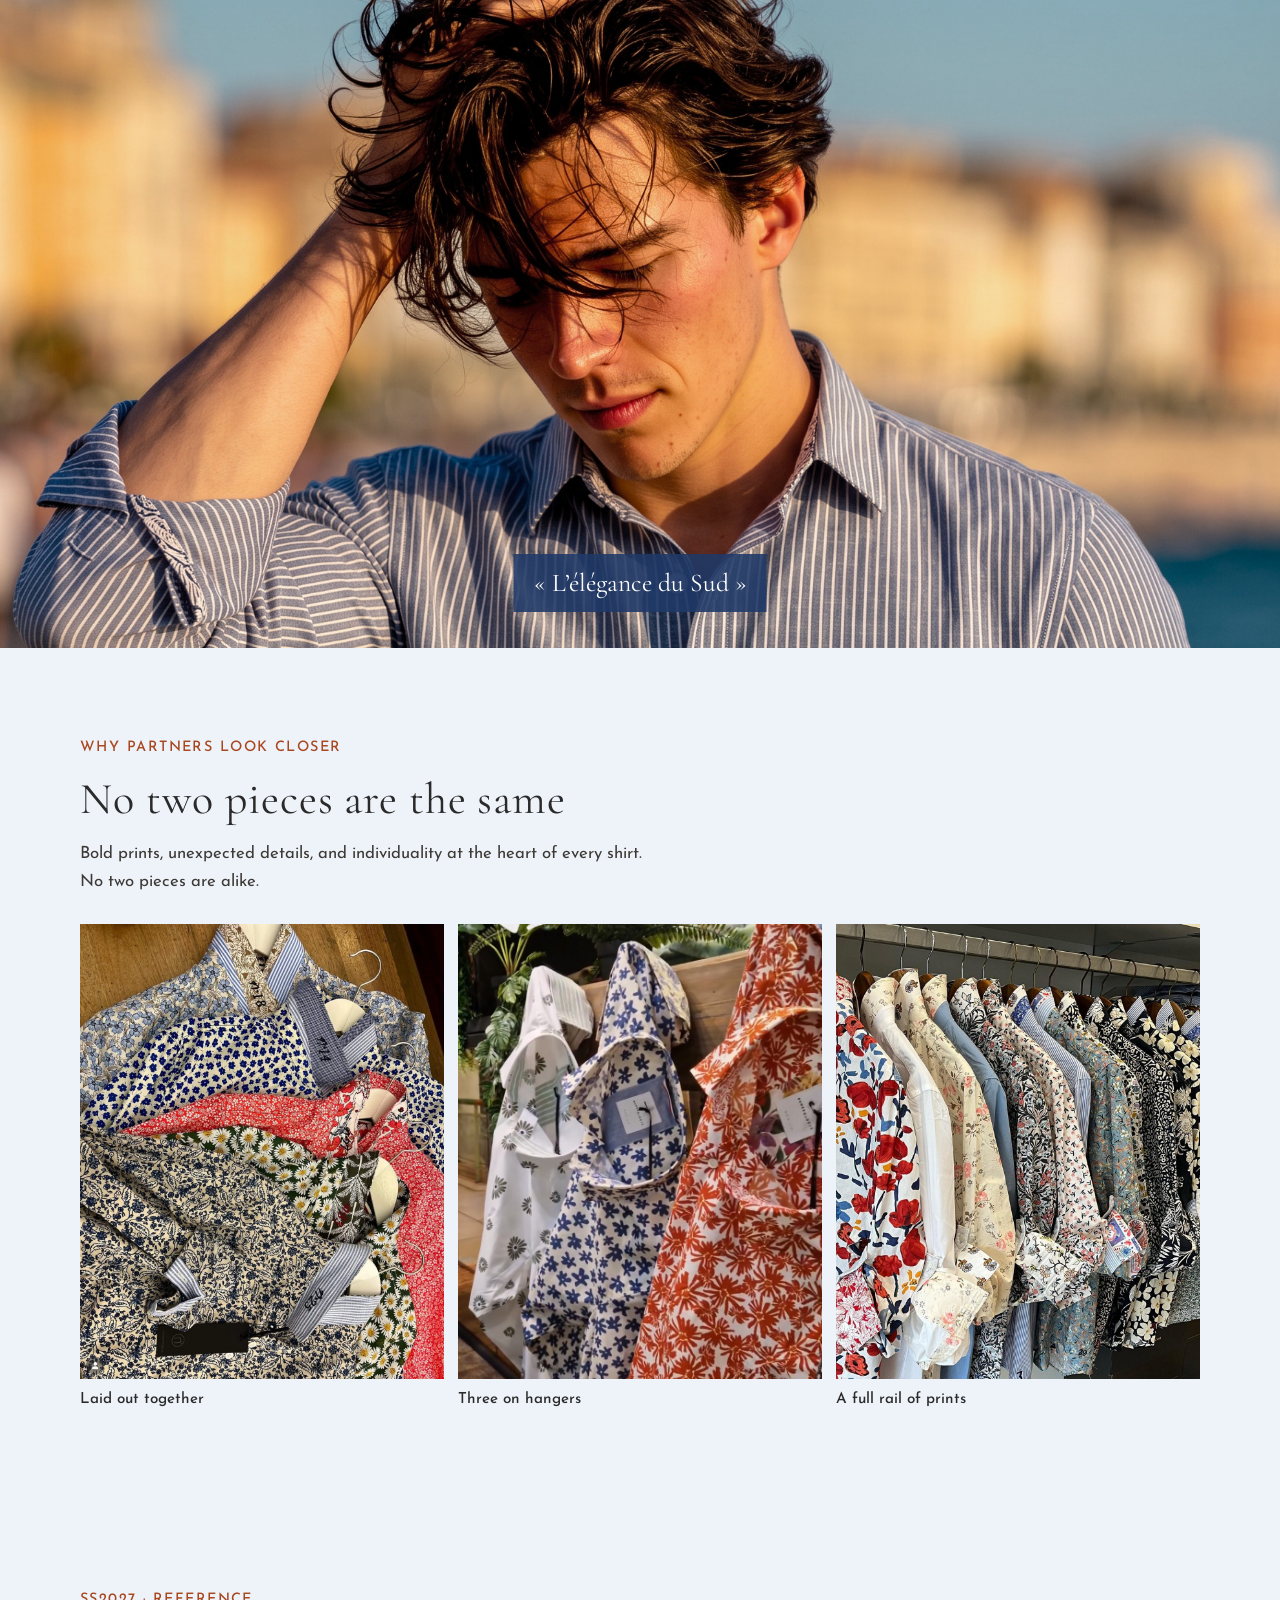
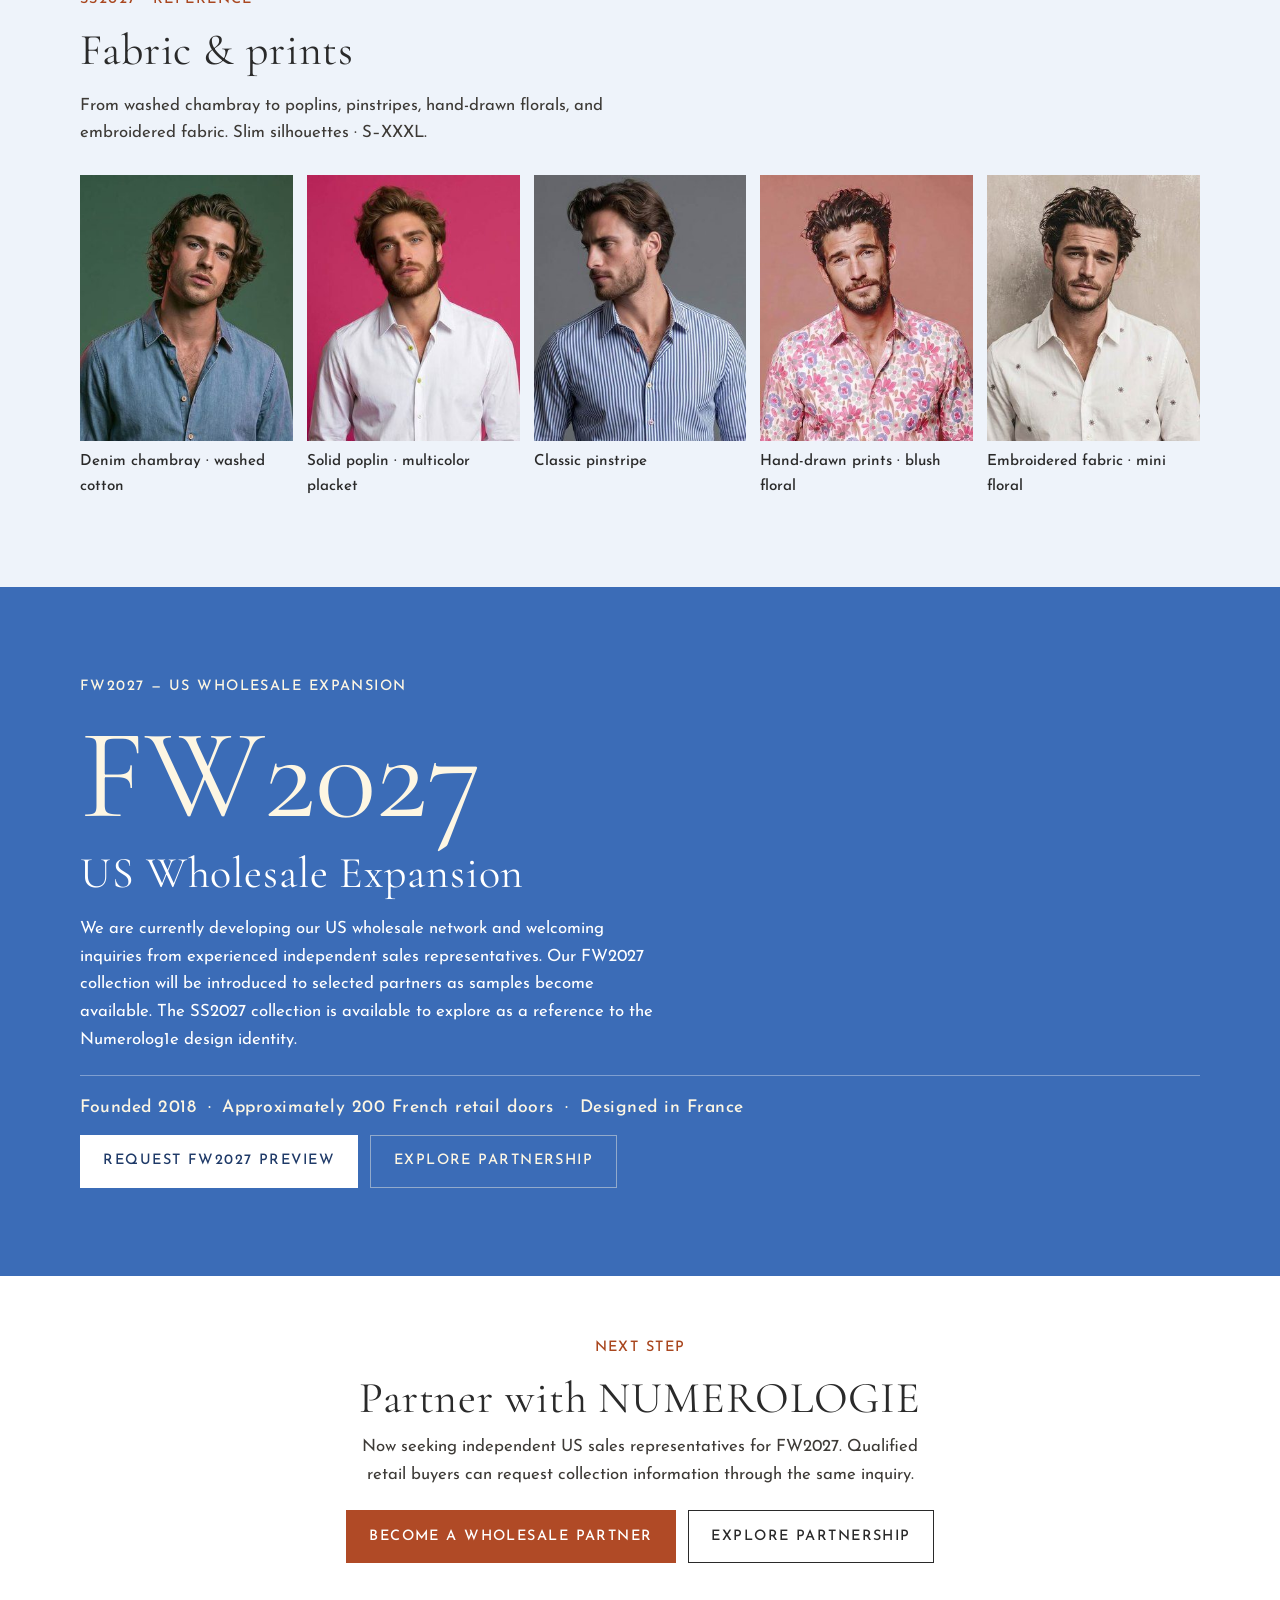
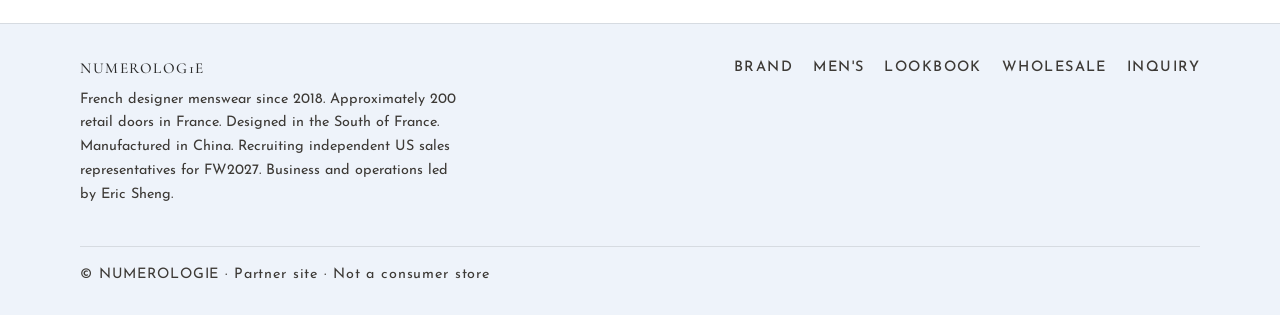
==== commit 89f95b5e: "Revise the partner site for FW2027 US representation. Lead with independent US sales recruitment, ma" ====
--- a/index.html
+++ b/index.html
@@ -3,8 +3,8 @@
 <head>
 <meta charset="UTF-8">
 <meta name="viewport" content="width=device-width, initial-scale=1.0">
-<title>NUMEROLOGIE — Partner with us</title>
-<meta name="description" content="NUMEROLOGIE partner site — French-designed contemporary men's shirts. Selective wholesale partners worldwide.">
+<title>NUMEROLOGIE — French designer menswear · FW2027 US representation</title>
+<meta name="description" content="French designer menswear since 2018, established in approximately 200 retail locations across France. Now seeking independent US sales representatives for FW2027. Not a consumer store.">
 <link rel="preconnect" href="https://fonts.googleapis.com">
 <link rel="preconnect" href="https://fonts.gstatic.com" crossorigin>
 <link href="https://fonts.googleapis.com/css2?family=Cormorant+Garamond:ital,wght@0,300;0,400;0,600;1,300;1,400&family=Josefin+Sans:wght@100;200;300;400;500&display=swap" rel="stylesheet">
@@ -24,7 +24,7 @@
         <li><a href="mens.html">Men's</a></li>
         <li><a href="lookbook.html">Lookbook</a></li>
         <li><a href="wholesale.html">Wholesale</a></li>
-        <li><a href="contact.html">Contact</a></li>
+        <li><a href="contact.html">Inquiry</a></li>
       </ul>
     </nav>
     <div class="lang-switch" aria-label="Language"><a href="index.html" aria-current="true" lang="en">EN</a><span aria-hidden="true">|</span><a href="ja/index.html" lang="ja">日本語</a></div>
@@ -35,13 +35,13 @@
   <section class="hero" aria-label="Hero">
     <div class="hero-grid">
       <div class="hero-copy">
-        <p class="hero-kicker">SS2027 Printemps-Été · Lumières du Sud · Partner preview · FW2027 samples end of December</p>
-        <p class="hero-tagline" lang="fr"><em>« L’élégance du Sud »</em> <span class="gloss">— the elegance of the South</span></p>
-        <h1>Designed in France.<br>Made for individuality.</h1>
-        <p class="hero-sub">Contemporary men's shirts, each with its own serial number.</p>
+        <p class="hero-kicker">French Designer Menswear · Since 2018</p>
+        <h1>Individuality in Every Detail.</h1>
+        <p class="hero-sub">Distinctive French-designed shirts, individually numbered and crafted with unexpected details.</p>
+        <p class="hero-sub">Established in approximately 200 retail locations across France. Now seeking independent US sales representatives for FW2027.</p>
         <div class="btn-row">
-          <a class="btn btn-primary" href="wholesale.html">How partnering works</a>
-          <a class="btn btn-ghost" href="contact.html">Partner inquiry</a>
+          <a class="btn btn-primary" href="wholesale.html">Explore Partnership</a>
+          <a class="btn btn-ghost" href="lookbook.html">Discover the Collection</a>
         </div>
       </div>
       <div class="hero-media">
@@ -52,8 +52,9 @@
 
   <section class="section">
     <div class="container">
-      <p class="eyebrow">SS2027 · Printemps-Été 2027</p>
+      <p class="eyebrow">SS2027 · Brand reference</p>
       <h2>Lumières du Sud</h2>
+      <p class="lead">Shown as a reference to the Numerolog1e design identity. New wholesale orders for SS2027 are closed. The next international wholesale selling season is FW2027.</p>
       <div class="photo-grid photo-grid-4">
         <figure><img src="assets/img/jovan.jpg" alt="NUMEROLOGIE — Jovan" loading="lazy"><figcaption>Jovan</figcaption></figure>
         <figure><img src="assets/img/isor.jpg" alt="NUMEROLOGIE — Isor" loading="lazy"><figcaption>Isor</figcaption></figure>
@@ -61,7 +62,7 @@
         <figure><img src="assets/img/gonzague.jpg" alt="NUMEROLOGIE — Gonzague" loading="lazy"><figcaption>Gonzague</figcaption></figure>
       </div>
       <div class="btn-row">
-        <a class="btn btn-dark" href="lookbook.html">View lookbook</a>
+        <a class="btn btn-dark" href="lookbook.html">Discover the Collection</a>
         <a class="btn btn-outline" href="mens.html">Men's collection</a>
       </div>
     </div>
@@ -72,7 +73,7 @@
     <p class="bleed-cap">« L’élégance du Sud »</p>
   </section>
 
-        <section class="section section-sand">
+  <section class="section section-sand">
     <div class="container">
       <p class="eyebrow">Why partners look closer</p>
       <h2>No two pieces are the same</h2>
@@ -87,7 +88,7 @@
 
   <section class="section section-sand">
     <div class="container">
-      <p class="eyebrow">SS2027</p>
+      <p class="eyebrow">SS2027 · Reference</p>
       <h2>Fabric &amp; prints</h2>
       <p class="lead">From washed chambray to poplins, pinstripes, hand-drawn florals, and embroidered fabric. Slim silhouettes · S–XXXL.</p>
       <div class="photo-grid photo-grid-5">
@@ -100,14 +101,21 @@
     </div>
   </section>
 
-  <section class="section section-cobalt fw-block">
+  <section class="section section-cobalt fw-block" id="fw2027">
     <div class="container">
-      <p class="eyebrow">Coming next</p>
+      <p class="eyebrow">FW2027 — US Wholesale Expansion</p>
       <p class="fw-big">FW2027</p>
-      <h2 lang="fr">Automne-Hiver 2027 <span class="gloss">— Autumn–Winter 2027</span></h2>
-      <p class="lead">The elegance of the South, carried into autumn–winter men’s shirts. Samples land around end of December.</p>
-      <div class="fw-chips"><span class="fw-chip">Men’s shirts</span><span class="fw-chip">Samples: end of December</span><span class="fw-chip">Early partner preview</span></div>
-      <div class="btn-row"><a class="btn" href="contact.html" style="background:#fff;color:#1f3a68;">Request early visibility</a></div>
+      <h2>US Wholesale Expansion</h2>
+      <p class="lead">We are currently developing our US wholesale network and welcoming inquiries from experienced independent sales representatives. Our FW2027 collection will be introduced to selected partners as samples become available. The SS2027 collection is available to explore as a reference to the Numerolog1e design identity.</p>
+      <ul class="proof-line">
+        <li>Founded 2018</li>
+        <li>Approximately 200 French retail doors</li>
+        <li>Designed in France</li>
+      </ul>
+      <div class="btn-row">
+        <a class="btn" href="contact.html?inquiry=rep" style="background:#fff;color:#1f3a68;">Request FW2027 preview</a>
+        <a class="btn btn-ghost" href="wholesale.html">Explore Partnership</a>
+      </div>
     </div>
   </section>
 
@@ -115,10 +123,10 @@
     <div class="container">
       <p class="eyebrow">Next step</p>
       <h2>Partner with NUMEROLOGIE</h2>
-      <p class="lead">Sales partners worldwide — Europe, Japan, the US, the Middle East and beyond.</p>
+      <p class="lead">Now seeking independent US sales representatives for FW2027. Qualified retail buyers can request collection information through the same inquiry.</p>
       <div class="btn-row" style="justify-content:center;">
-        <a class="btn btn-primary" href="contact.html">Send a partner inquiry</a>
-        <a class="btn btn-outline" href="wholesale.html">Wholesale overview</a>
+        <a class="btn btn-primary" href="contact.html?inquiry=rep">Become a wholesale partner</a>
+        <a class="btn btn-outline" href="wholesale.html">Explore Partnership</a>
       </div>
     </div>
   </section>
@@ -128,14 +136,14 @@
   <div class="container footer-inner">
     <div>
       <div class="footer-brand">NUMEROLOG1E</div>
-      <p class="footer-meta">French-designed contemporary shirts for selective wholesale partners worldwide. Designed in France. Manufactured in China. Global partner development led by Eric Sheng.</p>
+      <p class="footer-meta">French designer menswear since 2018. Approximately 200 retail doors in France. Designed in the South of France. Manufactured in China. Recruiting independent US sales representatives for FW2027. Business and operations led by Eric Sheng.</p>
     </div>
     <nav class="footer-nav" aria-label="Footer">
       <a href="brand.html">Brand</a>
       <a href="mens.html">Men's</a>
       <a href="lookbook.html">Lookbook</a>
       <a href="wholesale.html">Wholesale</a>
-      <a href="contact.html">Contact</a>
+      <a href="contact.html">Inquiry</a>
     </nav>
     <p class="footer-copy">© NUMEROLOGIE · Partner site · Not a consumer store</p>
   </div>
--- a/css/styles.css
+++ b/css/styles.css
@@ -167,19 +167,19 @@
 .hero h1 {
   font-family: 'Cormorant Garamond', Georgia, serif;
   font-weight: 400;
-  font-size: clamp(2.4rem, 5.5vw, 4rem);
+  font-size: clamp(2.4rem, 5.2vw, 3.7rem);
   line-height: 1.12;
   letter-spacing: 0.02em;
   position: relative;
-  max-width: 14ch;
+  max-width: 16ch;
 }
 
 .hero-sub {
-  font-size: 1rem;
-  font-weight: 400;
-  letter-spacing: 0.04em;
+  font-size: 1.05rem;
+  font-weight: 400;
+  letter-spacing: 0.02em;
   color: var(--cream);
-  max-width: 36ch;
+  max-width: 46ch;
   position: relative;
 }
 
@@ -830,6 +830,7 @@
 .hero-tagline { font-family: "Cormorant Garamond", Georgia, serif; font-size: 1.5rem; color: var(--cream); margin: 0 0 .5rem; }
 .hero-tagline .gloss { font-family: inherit; font-size: 1.05rem; opacity: 1; }
 html[lang="ja"] .hero-tagline .gloss { font-family: "Noto Sans JP", sans-serif; font-size: 1rem; }
+html[lang="ja"] .hero h1 { max-width: 12em; font-size: clamp(1.9rem, 4.4vw, 2.85rem); }
 
 /* v3 */
 .page-hero-boxed { background: none; border-bottom: 0; padding-bottom: 0; }
@@ -865,8 +866,8 @@
 .bleed { position:relative; height:min(78vh,760px); overflow:hidden; background:var(--cobalt); }
 .bleed img { width:100%; height:100%; object-fit:cover; object-position:center 25%; display:block; }
 .bleed-cap { position:absolute; left:50%; bottom:2.25rem; transform:translateX(-50%); background:rgba(31,58,104,.88); color:#fff; font-family:'Cormorant Garamond',Georgia,serif; font-size:1.6rem; padding:.5rem 1.25rem; white-space:nowrap; }
-.portrait-placeholder { min-height:420px; border:1px dashed rgba(42,42,42,.28); background:var(--tint); display:flex; align-items:flex-end; justify-content:center; padding:1.25rem; }
-.portrait-placeholder span { color:var(--muted); font-size:.95rem; }
+.founder-portrait { margin:0; }
+.founder-portrait img { width:100%; height:auto; display:block; border:1px solid var(--line); }
 .serial-feature { display:grid; grid-template-columns:1.2fr .8fr; gap:clamp(2rem,5vw,4rem); align-items:center; }
 .serial-feature figure { margin:0; }
 .serial-feature img { width:100%; display:block; border:1px solid rgba(255,255,255,.3); }
@@ -884,3 +885,109 @@
 .fw-chip{border:1px solid rgba(255,255,255,.6);color:#fff;padding:.45rem .9rem;font-size:.95rem;font-weight:500;}
 
 @media (max-width:520px){ .ig-figure{max-width:100%;} .ig-split{grid-template-columns:minmax(0,1fr);} }
+
+/* FW2027 recruitment */
+.hero-kicker { max-width: 46ch; line-height: 1.45; }
+.proof-line {
+  display: flex;
+  flex-wrap: wrap;
+  align-items: baseline;
+  gap: 0.15rem 0;
+  list-style: none;
+  margin: 1.35rem 0 0;
+  padding-top: 1.1rem;
+  border-top: 1px solid rgba(255,255,255,0.35);
+}
+.proof-line li { font-weight: 500; letter-spacing: 0.03em; }
+.proof-line li:not(:last-child)::after {
+  content: "·";
+  margin: 0 0.7rem;
+}
+.page-intro p { max-width: 68ch; color: var(--charcoal); font-size: 1.02rem; }
+.page-intro p + p { margin-top: 0.85rem; }
+.archive-banner {
+  margin: 1.15rem 0 0.35rem;
+  padding: 0.95rem 1.05rem;
+  max-width: 68ch;
+  background: #fff;
+  border-left: 3px solid var(--terracotta);
+  color: var(--charcoal);
+  font-weight: 500;
+}
+.audience-grid {
+  display: grid;
+  grid-template-columns: 1fr 1fr;
+  gap: 1.25rem;
+}
+.audience-card {
+  display: flex;
+  flex-direction: column;
+}
+.audience-card h2 { font-size: clamp(1.55rem, 2.4vw, 2.05rem); }
+.audience-card .btn-row { margin-top: auto; padding-top: 1.15rem; }
+.stack-block + .stack-block { margin-top: 2.4rem; }
+.stack-block .lead + .lead { margin-top: 0.85rem; }
+
+input[type="checkbox"] {
+  width: 1.05rem;
+  height: 1.05rem;
+  padding: 0;
+  accent-color: var(--cobalt-dark);
+  flex-shrink: 0;
+}
+.consent-label {
+  text-transform: none;
+  letter-spacing: 0.01em;
+  font-size: 0.98rem;
+  font-weight: 400;
+  color: var(--charcoal);
+  display: flex;
+  gap: 0.7rem;
+  align-items: flex-start;
+  line-height: 1.5;
+}
+.hp {
+  position: absolute;
+  left: -10000px;
+  top: auto;
+  width: 1px;
+  height: 1px;
+  overflow: hidden;
+}
+.form-field.is-invalid input,
+.form-field.is-invalid textarea,
+.form-field.is-invalid select {
+  border-color: #9a3412;
+}
+.field-error {
+  color: #7a2a10;
+  font-size: 0.88rem;
+  letter-spacing: 0.01em;
+  text-transform: none;
+  font-weight: 500;
+}
+.form-status {
+  margin-top: 1rem;
+  padding: 0.95rem 1rem;
+  border-left: 3px solid var(--cobalt);
+  background: var(--tint);
+  color: var(--charcoal);
+  max-width: 62ch;
+}
+.form-status.is-success { color: #143d22; border-left-color: #1f6b3a; background: #eef6ef; }
+.form-status.is-error { color: #7a2a10; border-left-color: #9a3412; background: #fdf3ee; }
+.btn:disabled { opacity: 0.65; cursor: progress; }
+.optional {
+  text-transform: none;
+  letter-spacing: 0.02em;
+  font-weight: 400;
+}
+.form-grid > .form-field:has(select[required]) > label::after,
+.form-grid > .form-field:has(input[required]:not([type="checkbox"])) > label::after,
+.form-grid > .form-field:has(textarea[required]) > label::after {
+  content: "\00a0*";
+  color: #A9471F;
+}
+@media (max-width: 800px) {
+  .audience-grid { grid-template-columns: 1fr; }
+}
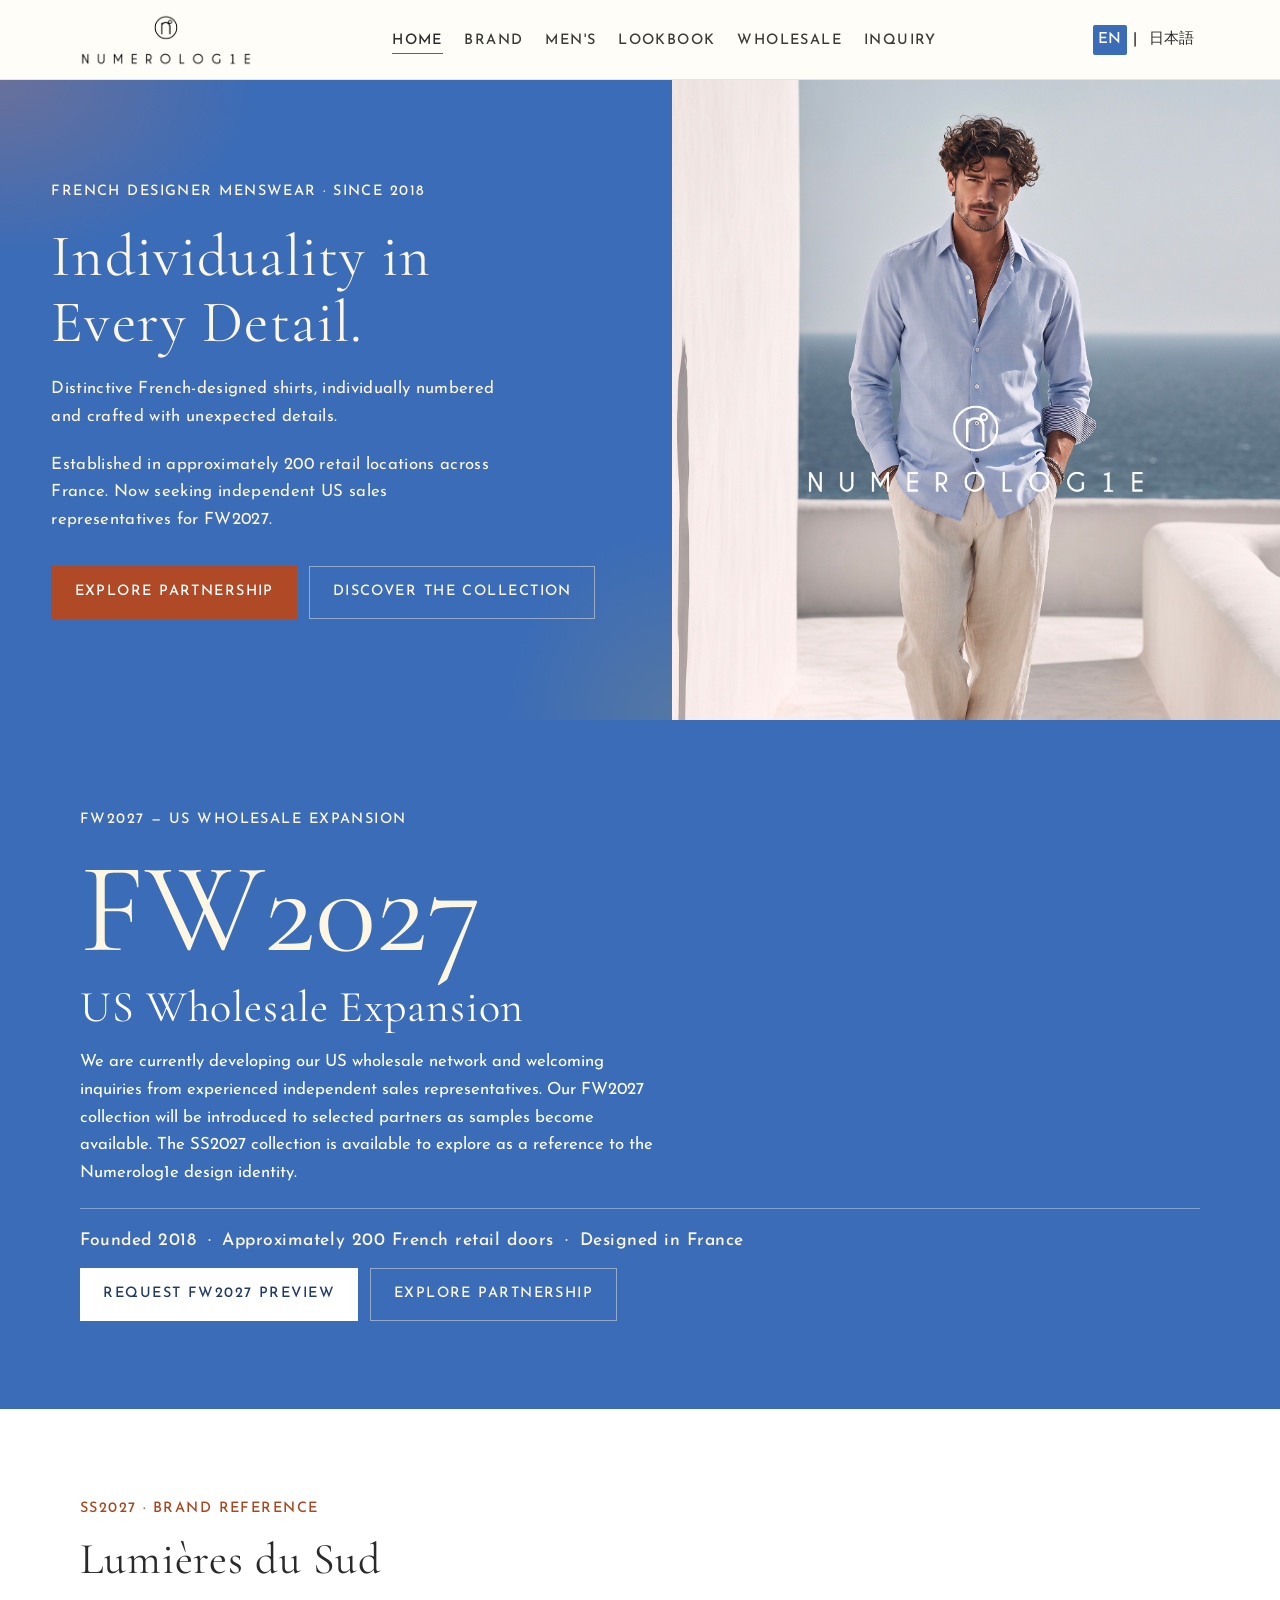
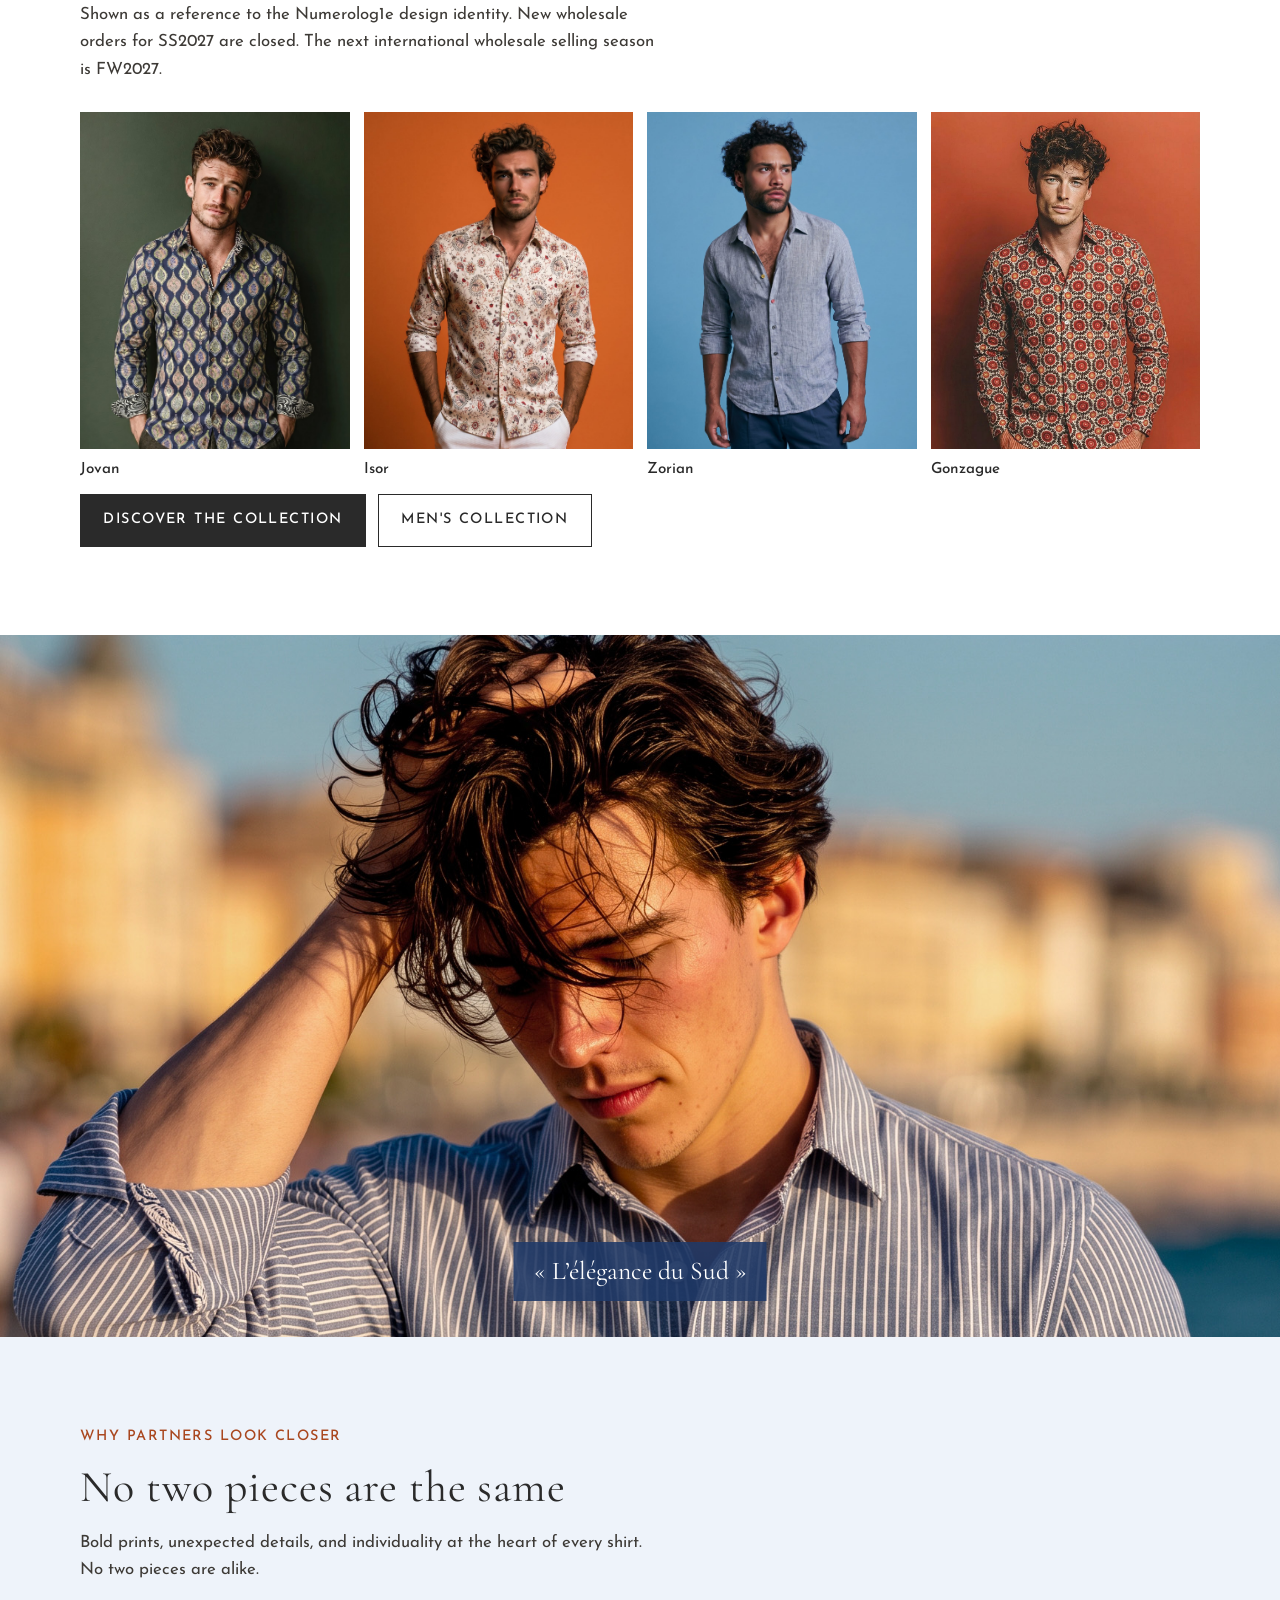
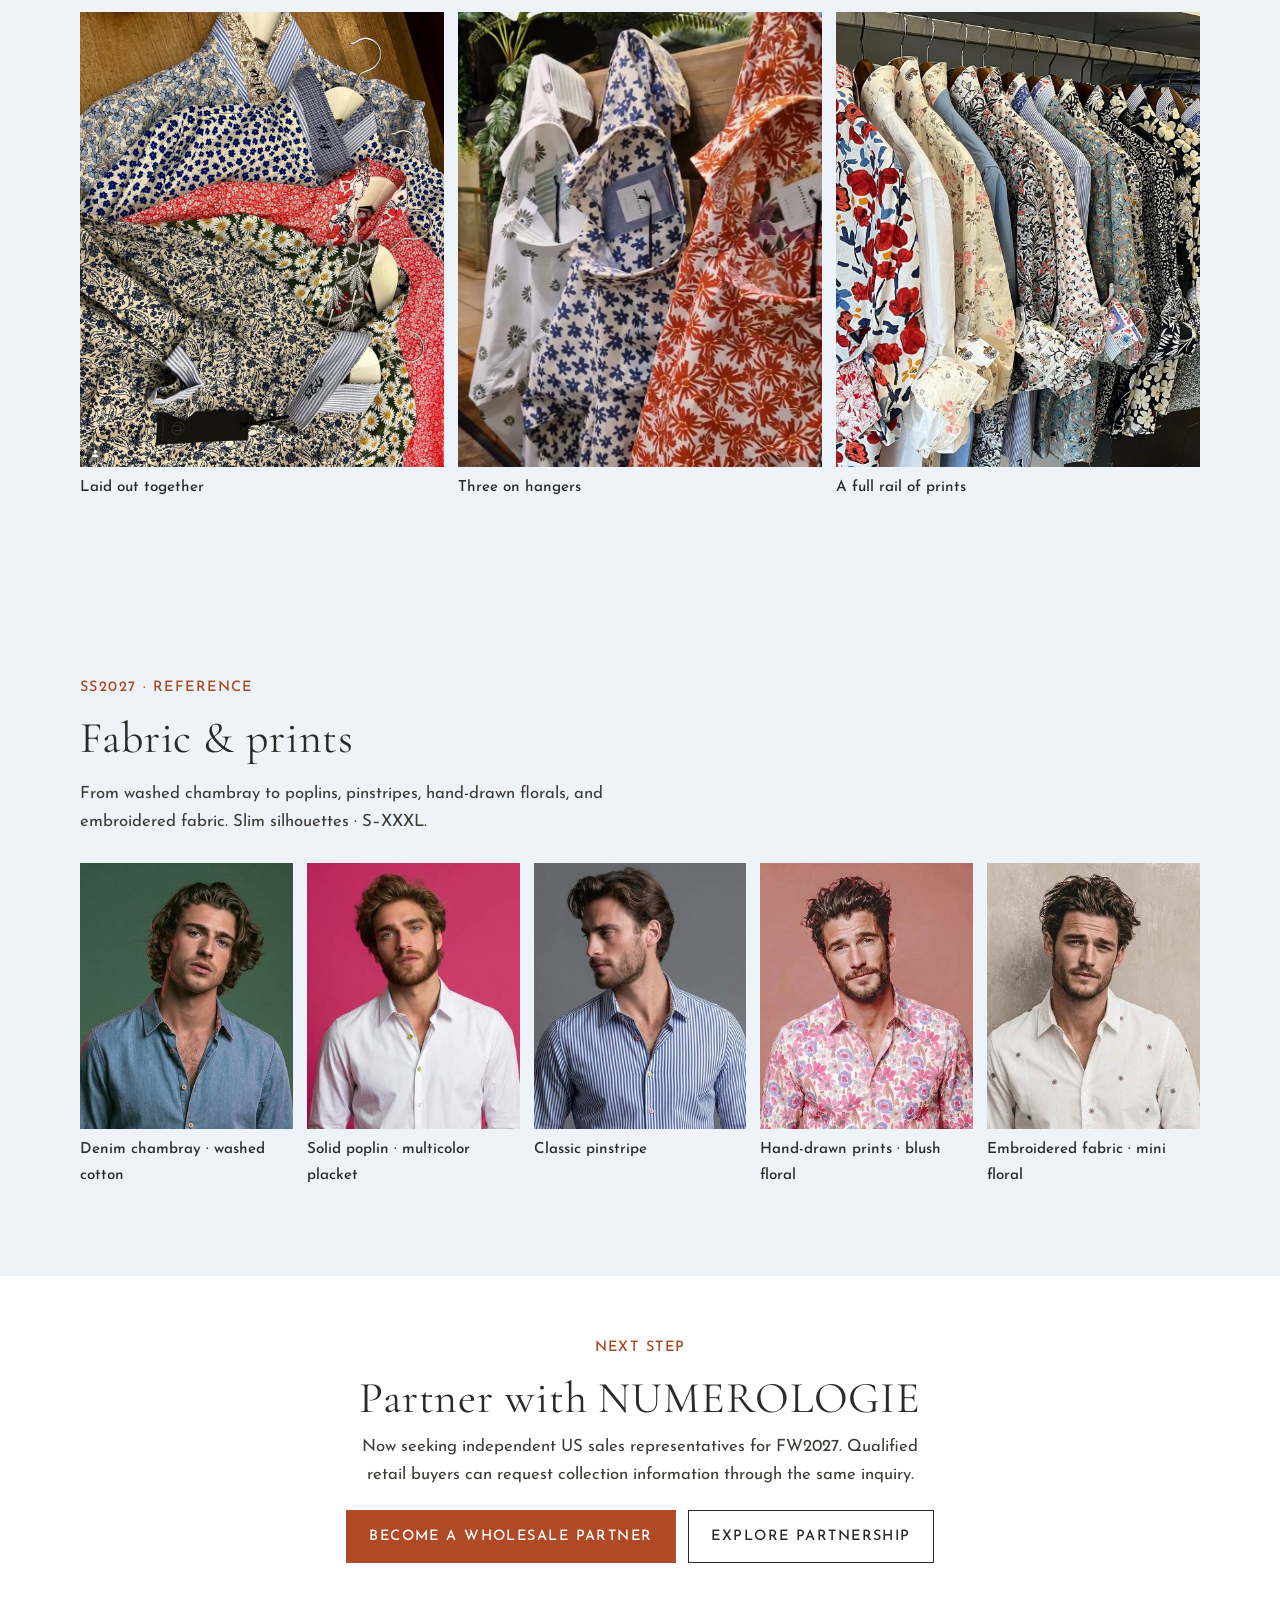
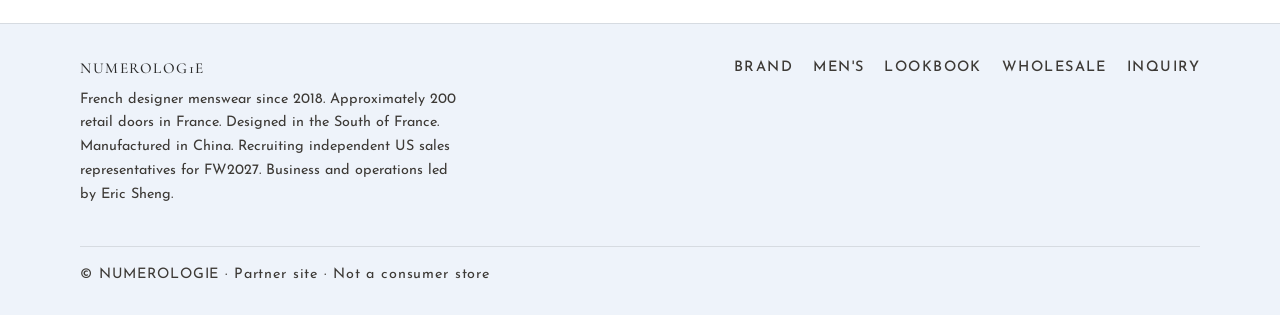
==== commit e0804fb5: "Place FW2027 recruitment above the SS2027 showcase. Lookbook now states that SS2027 is a brand refer" ====
--- a/index.html
+++ b/index.html
@@ -46,6 +46,24 @@
       </div>
       <div class="hero-media">
         <img src="assets/PLV1.jpg" alt="NUMEROLOGIE men's shirt, coastal lifestyle — Lumières du Sud">
+      </div>
+    </div>
+  </section>
+
+  <section class="section section-cobalt fw-block" id="fw2027">
+    <div class="container">
+      <p class="eyebrow">FW2027 — US Wholesale Expansion</p>
+      <p class="fw-big">FW2027</p>
+      <h2>US Wholesale Expansion</h2>
+      <p class="lead">We are currently developing our US wholesale network and welcoming inquiries from experienced independent sales representatives. Our FW2027 collection will be introduced to selected partners as samples become available. The SS2027 collection is available to explore as a reference to the Numerolog1e design identity.</p>
+      <ul class="proof-line">
+        <li>Founded 2018</li>
+        <li>Approximately 200 French retail doors</li>
+        <li>Designed in France</li>
+      </ul>
+      <div class="btn-row">
+        <a class="btn" href="contact.html?inquiry=rep" style="background:#fff;color:#1f3a68;">Request FW2027 preview</a>
+        <a class="btn btn-ghost" href="wholesale.html">Explore Partnership</a>
       </div>
     </div>
   </section>
@@ -101,24 +119,6 @@
     </div>
   </section>
 
-  <section class="section section-cobalt fw-block" id="fw2027">
-    <div class="container">
-      <p class="eyebrow">FW2027 — US Wholesale Expansion</p>
-      <p class="fw-big">FW2027</p>
-      <h2>US Wholesale Expansion</h2>
-      <p class="lead">We are currently developing our US wholesale network and welcoming inquiries from experienced independent sales representatives. Our FW2027 collection will be introduced to selected partners as samples become available. The SS2027 collection is available to explore as a reference to the Numerolog1e design identity.</p>
-      <ul class="proof-line">
-        <li>Founded 2018</li>
-        <li>Approximately 200 French retail doors</li>
-        <li>Designed in France</li>
-      </ul>
-      <div class="btn-row">
-        <a class="btn" href="contact.html?inquiry=rep" style="background:#fff;color:#1f3a68;">Request FW2027 preview</a>
-        <a class="btn btn-ghost" href="wholesale.html">Explore Partnership</a>
-      </div>
-    </div>
-  </section>
-
   <section class="section cta-band">
     <div class="container">
       <p class="eyebrow">Next step</p>
--- a/css/styles.css
+++ b/css/styles.css
@@ -982,6 +982,17 @@
   letter-spacing: 0.02em;
   font-weight: 400;
 }
+.recruit-wrap { padding: clamp(1.25rem, 3vw, 2rem) 0 0; }
+.recruit-callout {
+  background: var(--cobalt);
+  color: var(--cream);
+  padding: clamp(1.5rem, 3.5vw, 2.4rem);
+}
+.recruit-callout .eyebrow { color: #fff; }
+.recruit-callout h2 { color: #fff; margin-bottom: 0.7rem; max-width: 22ch; }
+.recruit-callout p { color: var(--cream); max-width: 68ch; font-size: 1.05rem; }
+html[lang="ja"] .recruit-callout h2 { max-width: none; }
+
 .form-grid > .form-field:has(select[required]) > label::after,
 .form-grid > .form-field:has(input[required]:not([type="checkbox"])) > label::after,
 .form-grid > .form-field:has(textarea[required]) > label::after {
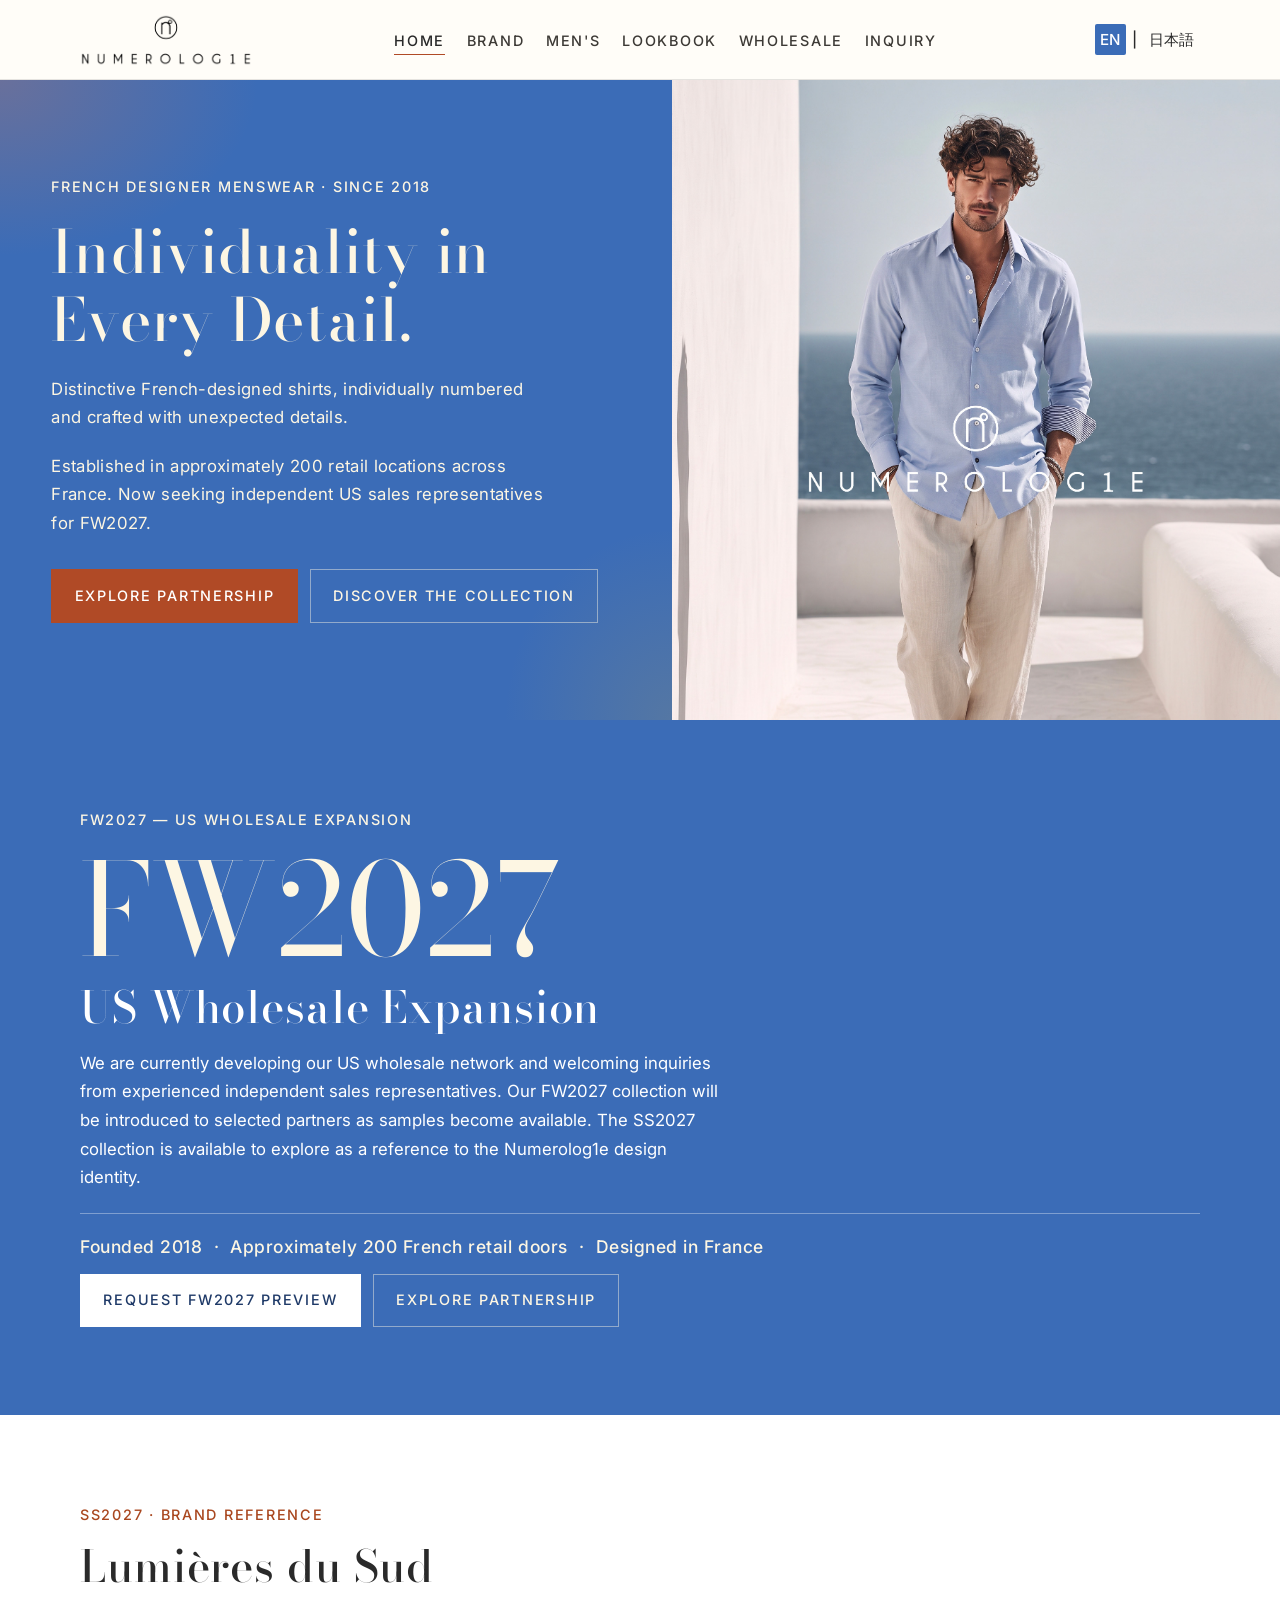
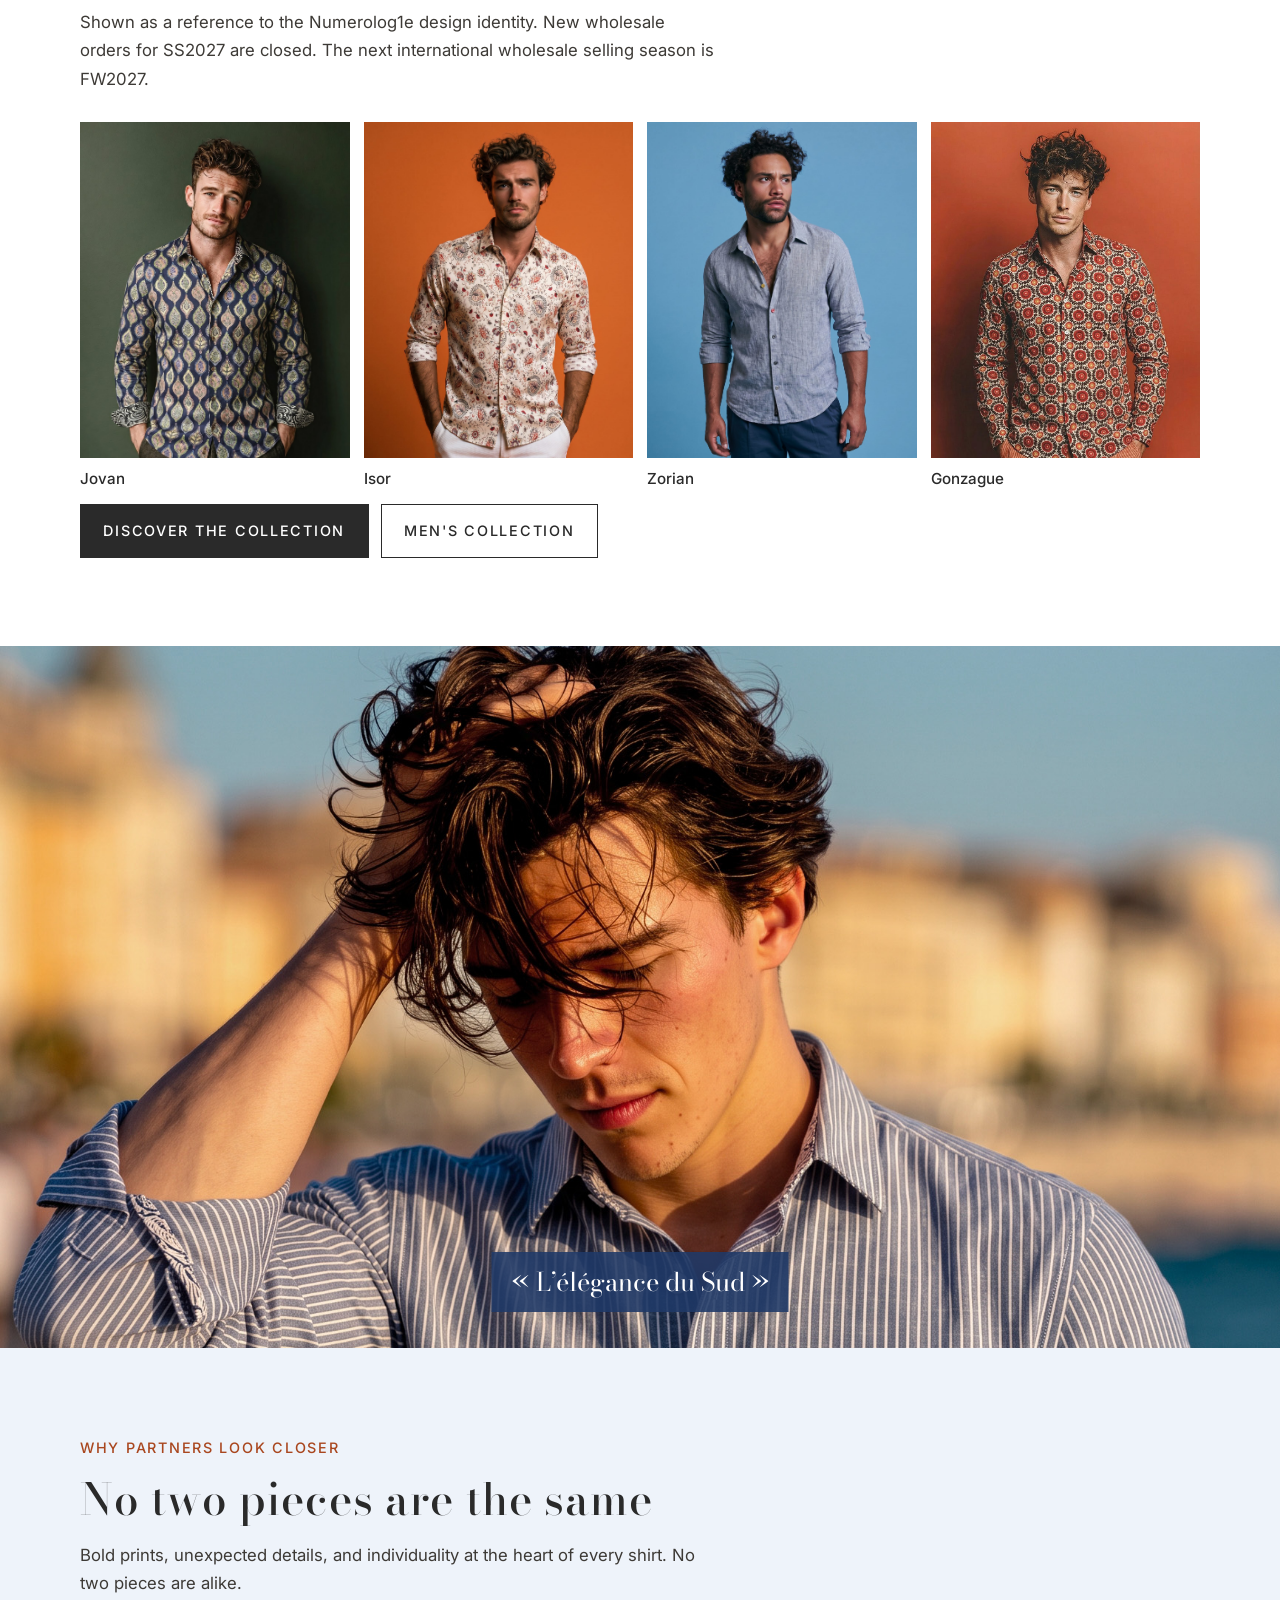
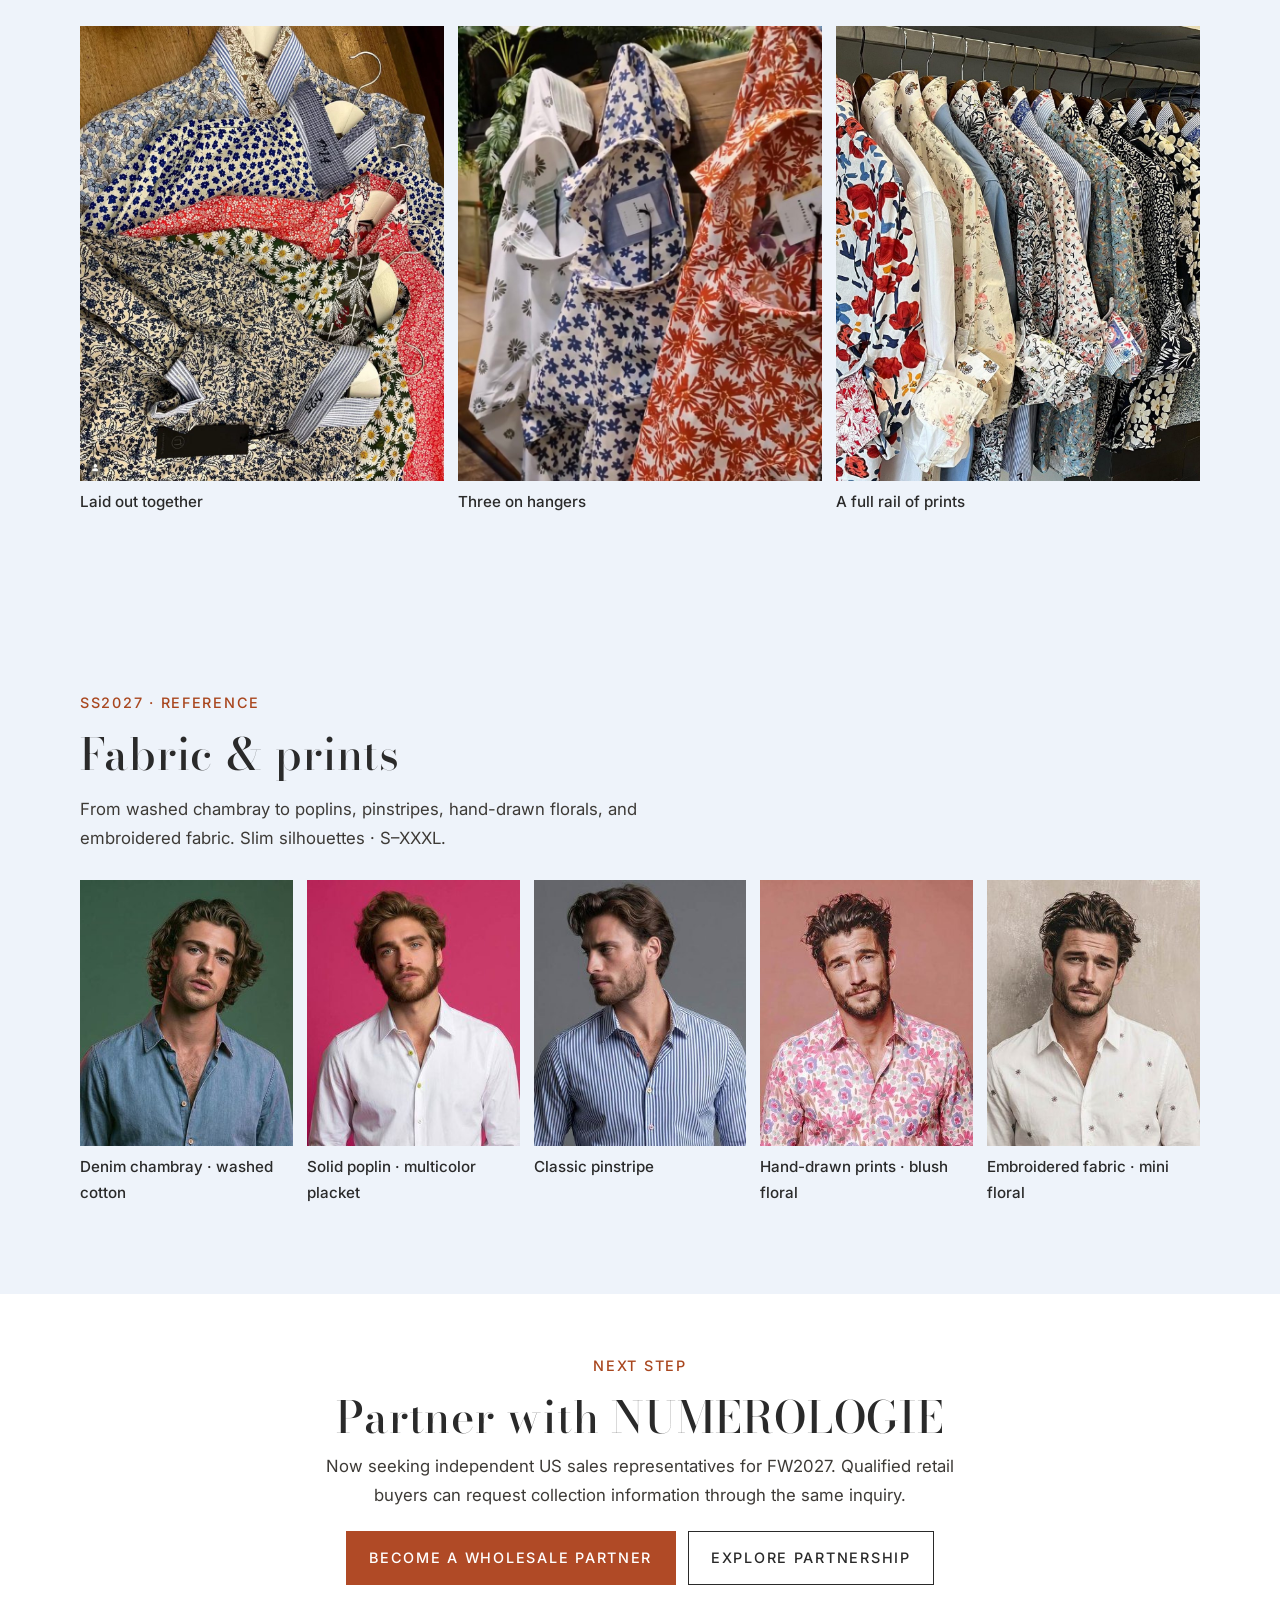
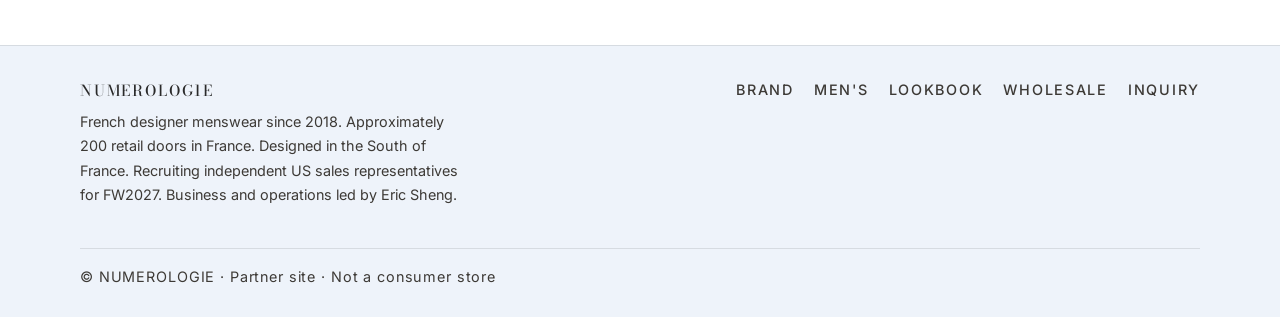
==== commit 6af8939c: "Remove China origin wording and set Bodoni Moda and Inter. Footers, the brand introduction, and the " ====
--- a/index.html
+++ b/index.html
@@ -7,8 +7,8 @@
 <meta name="description" content="French designer menswear since 2018, established in approximately 200 retail locations across France. Now seeking independent US sales representatives for FW2027. Not a consumer store.">
 <link rel="preconnect" href="https://fonts.googleapis.com">
 <link rel="preconnect" href="https://fonts.gstatic.com" crossorigin>
-<link href="https://fonts.googleapis.com/css2?family=Cormorant+Garamond:ital,wght@0,300;0,400;0,600;1,300;1,400&family=Josefin+Sans:wght@100;200;300;400;500&display=swap" rel="stylesheet">
-<link rel="stylesheet" href="css/styles.css">
+<link href="https://fonts.googleapis.com/css2?family=Bodoni+Moda:ital,opsz,wght@0,6..96,400;0,6..96,500;0,6..96,600;1,6..96,400&family=Inter:wght@300;400;500&display=swap" rel="stylesheet">
+<link rel="stylesheet" href="css/styles.css?v=20261111a">
 </head>
 <body>
 <header class="site-header">
@@ -136,7 +136,7 @@
   <div class="container footer-inner">
     <div>
       <div class="footer-brand">NUMEROLOG1E</div>
-      <p class="footer-meta">French designer menswear since 2018. Approximately 200 retail doors in France. Designed in the South of France. Manufactured in China. Recruiting independent US sales representatives for FW2027. Business and operations led by Eric Sheng.</p>
+      <p class="footer-meta">French designer menswear since 2018. Approximately 200 retail doors in France. Designed in the South of France. Recruiting independent US sales representatives for FW2027. Business and operations led by Eric Sheng.</p>
     </div>
     <nav class="footer-nav" aria-label="Footer">
       <a href="brand.html">Brand</a>
--- a/css/styles.css
+++ b/css/styles.css
@@ -22,9 +22,9 @@
 body {
   background: var(--warm-white);
   color: var(--charcoal);
-  font-family: 'Josefin Sans', system-ui, sans-serif;
+  font-family: 'Inter', system-ui, sans-serif;
   font-weight: 400;
-  line-height: 1.65;
+  line-height: 1.7;
   font-size: 17.5px;
   min-height: 100vh;
   display: flex;
@@ -73,8 +73,8 @@
 }
 
 .logo-text {
-  font-family: 'Cormorant Garamond', Georgia, serif;
-  letter-spacing: 0.1em;
+  font-family: 'Bodoni Moda', Georgia, serif;
+  letter-spacing: 0.12em;
   font-size: 0.95rem;
   text-transform: uppercase;
   font-weight: 500;
@@ -88,7 +88,7 @@
   padding: 0.45rem 0.7rem;
   font-family: inherit;
   font-size: 0.9rem;
-  letter-spacing: 0.1em;
+  letter-spacing: 0.12em;
   text-transform: uppercase;
   font-weight: 500;
   cursor: pointer;
@@ -103,7 +103,7 @@
 
 .site-nav a {
   font-size: 0.9rem;
-  letter-spacing: 0.1em;
+  letter-spacing: 0.12em;
   text-transform: uppercase;
   font-weight: 500;
   color: var(--muted);
@@ -157,7 +157,7 @@
 
 .hero-kicker {
   font-size: 0.9rem;
-  letter-spacing: 0.1em;
+  letter-spacing: 0.12em;
   text-transform: uppercase;
   font-weight: 500;
   color: var(--cream);
@@ -165,10 +165,10 @@
 }
 
 .hero h1 {
-  font-family: 'Cormorant Garamond', Georgia, serif;
-  font-weight: 400;
+  font-family: 'Bodoni Moda', Georgia, serif;
+  font-weight: 500;
   font-size: clamp(2.4rem, 5.2vw, 3.7rem);
-  line-height: 1.12;
+  line-height: 1.15;
   letter-spacing: 0.02em;
   position: relative;
   max-width: 16ch;
@@ -223,7 +223,7 @@
   padding: 0.85rem 1.4rem;
   font-family: inherit;
   font-size: 0.9rem;
-  letter-spacing: 0.1em;
+  letter-spacing: 0.12em;
   text-transform: uppercase;
   font-weight: 500;
   border: 1px solid transparent;
@@ -286,7 +286,7 @@
 
 .eyebrow {
   font-size: 0.9rem;
-  letter-spacing: 0.1em;
+  letter-spacing: 0.12em;
   text-transform: uppercase;
   font-weight: 500;
   color: #A9471F;
@@ -297,8 +297,8 @@
 .section-terracotta .eyebrow { color: var(--cream); }
 
 h2 {
-  font-family: 'Cormorant Garamond', Georgia, serif;
-  font-weight: 400;
+  font-family: 'Bodoni Moda', Georgia, serif;
+  font-weight: 500;
   font-size: clamp(1.9rem, 3.8vw, 2.75rem);
   line-height: 1.15;
   letter-spacing: 0.02em;
@@ -306,8 +306,8 @@
 }
 
 h3 {
-  font-family: 'Cormorant Garamond', Georgia, serif;
-  font-weight: 400;
+  font-family: 'Bodoni Moda', Georgia, serif;
+  font-weight: 500;
   font-size: 1.45rem;
   letter-spacing: 0.02em;
   margin-bottom: 0.55rem;
@@ -329,11 +329,11 @@
 }
 
 .page-hero h1 {
-  font-family: 'Cormorant Garamond', Georgia, serif;
-  font-weight: 400;
+  font-family: 'Bodoni Moda', Georgia, serif;
+  font-weight: 500;
   font-size: clamp(2.2rem, 4.5vw, 3.4rem);
   letter-spacing: 0.02em;
-  line-height: 1.12;
+  line-height: 1.15;
   margin-bottom: 0.75rem;
 }
 
@@ -368,7 +368,7 @@
 .section-sand .card { background: var(--warm-white); }
 
 .card-icon {
-  font-family: 'Cormorant Garamond', Georgia, serif;
+  font-family: 'Bodoni Moda', Georgia, serif;
   font-size: 1.6rem;
   color: var(--terracotta);
   margin-bottom: 0.65rem;
@@ -395,7 +395,7 @@
 }
 
 .stat-value {
-  font-family: 'Cormorant Garamond', Georgia, serif;
+  font-family: 'Bodoni Moda', Georgia, serif;
   font-size: clamp(1.6rem, 3vw, 2.2rem);
   font-weight: 400;
   line-height: 1.1;
@@ -404,7 +404,7 @@
 
 .stat-label {
   font-size: 0.9rem;
-  letter-spacing: 0.1em;
+  letter-spacing: 0.12em;
   text-transform: uppercase;
   font-weight: 500;
   color: var(--muted);
@@ -430,7 +430,7 @@
 }
 
 .detail-num {
-  font-family: 'Cormorant Garamond', Georgia, serif;
+  font-family: 'Bodoni Moda', Georgia, serif;
   font-size: 1.5rem;
   color: var(--terracotta);
   line-height: 1;
@@ -478,7 +478,7 @@
 .look-meta .style-no {
   font-size: 0.9rem;
   font-weight: 600;
-  letter-spacing: 0.1em;
+  letter-spacing: 0.12em;
   text-transform: uppercase;
   font-weight: 500;
   color: var(--terracotta);
@@ -520,7 +520,7 @@
 }
 
 .step-num {
-  font-family: 'Cormorant Garamond', Georgia, serif;
+  font-family: 'Bodoni Moda', Georgia, serif;
   font-size: 2rem;
   color: var(--cobalt);
   line-height: 1;
@@ -567,7 +567,7 @@
 }
 
 .terms-table th {
-  letter-spacing: 0.1em;
+  letter-spacing: 0.12em;
   text-transform: uppercase;
   font-weight: 500;
   font-size: 0.9rem;
@@ -584,7 +584,7 @@
 
 .callout strong {
   display: block;
-  font-family: 'Cormorant Garamond', Georgia, serif;
+  font-family: 'Bodoni Moda', Georgia, serif;
   font-size: 1.35rem;
   font-weight: 400;
   margin-bottom: 0.4rem;
@@ -611,7 +611,7 @@
 
 label {
   font-size: 0.9rem;
-  letter-spacing: 0.1em;
+  letter-spacing: 0.12em;
   text-transform: uppercase;
   font-weight: 500;
   color: var(--muted);
@@ -687,8 +687,8 @@
 }
 
 .footer-brand {
-  font-family: 'Cormorant Garamond', Georgia, serif;
-  letter-spacing: 0.1em;
+  font-family: 'Bodoni Moda', Georgia, serif;
+  letter-spacing: 0.12em;
   text-transform: uppercase;
   font-weight: 500;
   font-size: 0.95rem;
@@ -709,7 +709,7 @@
 
 .footer-nav a {
   font-size: 0.9rem;
-  letter-spacing: 0.1em;
+  letter-spacing: 0.12em;
   text-transform: uppercase;
   font-weight: 500;
   color: var(--muted);
@@ -737,7 +737,7 @@
 
 .chip {
   font-size: 0.9rem;
-  letter-spacing: 0.1em;
+  letter-spacing: 0.12em;
   text-transform: uppercase;
   font-weight: 500;
   padding: 0.45rem 0.7rem;
@@ -823,13 +823,21 @@
 .lang-switch a { color: var(--charcoal); text-decoration:none; padding:.15rem .35rem; }
 .lang-switch a[aria-current="true"] { color:#fff; background: var(--cobalt); border-radius:2px; }
 /* Japanese */
-html[lang="ja"] body { font-family: 'Noto Sans JP', 'Josefin Sans', system-ui, sans-serif; font-weight:400; line-height:1.85; letter-spacing:.02em; }
-html[lang="ja"] h1, html[lang="ja"] h2, html[lang="ja"] h3 { font-family: 'Noto Sans JP', 'Cormorant Garamond', serif; font-weight:500; letter-spacing:.02em; }
+html[lang="ja"] body { font-family: 'Inter', 'Noto Sans JP', system-ui, sans-serif; font-weight:400; line-height:1.85; letter-spacing:.02em; }
+html[lang="ja"] h1, html[lang="ja"] h2, html[lang="ja"] h3,
+html[lang="ja"] .fw-big, html[lang="ja"] .bleed-cap, html[lang="ja"] .stat-value,
+html[lang="ja"] .footer-brand, html[lang="ja"] .hero-tagline, html[lang="ja"] .logo-text,
+html[lang="ja"] .step-num, html[lang="ja"] .detail-num, html[lang="ja"] .card-icon,
+html[lang="ja"] .callout strong {
+  font-family: 'Bodoni Moda', 'Shippori Mincho', Georgia, serif;
+  font-weight: 500;
+  letter-spacing: .02em;
+}
 html[lang="ja"] .eyebrow, html[lang="ja"] .hero-kicker { text-transform:none; letter-spacing:.05em; }
 
-.hero-tagline { font-family: "Cormorant Garamond", Georgia, serif; font-size: 1.5rem; color: var(--cream); margin: 0 0 .5rem; }
+.hero-tagline { font-family: "Bodoni Moda", Georgia, serif; font-size: 1.5rem; color: var(--cream); margin: 0 0 .5rem; }
 .hero-tagline .gloss { font-family: inherit; font-size: 1.05rem; opacity: 1; }
-html[lang="ja"] .hero-tagline .gloss { font-family: "Noto Sans JP", sans-serif; font-size: 1rem; }
+html[lang="ja"] .hero-tagline .gloss { font-family: "Inter", "Noto Sans JP", sans-serif; font-size: 1rem; }
 html[lang="ja"] .hero h1 { max-width: 12em; font-size: clamp(1.9rem, 4.4vw, 2.85rem); }
 
 /* v3 */
@@ -865,7 +873,7 @@
 .photo-strip { margin-top:2.5rem; }
 .bleed { position:relative; height:min(78vh,760px); overflow:hidden; background:var(--cobalt); }
 .bleed img { width:100%; height:100%; object-fit:cover; object-position:center 25%; display:block; }
-.bleed-cap { position:absolute; left:50%; bottom:2.25rem; transform:translateX(-50%); background:rgba(31,58,104,.88); color:#fff; font-family:'Cormorant Garamond',Georgia,serif; font-size:1.6rem; padding:.5rem 1.25rem; white-space:nowrap; }
+.bleed-cap { position:absolute; left:50%; bottom:2.25rem; transform:translateX(-50%); background:rgba(31,58,104,.88); color:#fff; font-family:'Bodoni Moda',Georgia,serif; font-size:1.6rem; padding:.5rem 1.25rem; white-space:nowrap; }
 .founder-portrait { margin:0; }
 .founder-portrait img { width:100%; height:auto; display:block; border:1px solid var(--line); }
 .serial-feature { display:grid; grid-template-columns:1.2fr .8fr; gap:clamp(2rem,5vw,4rem); align-items:center; }
@@ -878,7 +886,7 @@
 @media (max-width:900px){ .photo-grid-5{grid-template-columns:repeat(3,1fr);} }
 @media (max-width:520px){ .photo-grid-5{grid-template-columns:repeat(2,1fr);} }
 
-.fw-block .fw-big{font-family:'Cormorant Garamond',Georgia,serif;font-size:clamp(4rem,10vw,8rem);line-height:1;color:var(--cream);margin:0 0 .5rem;}
+.fw-block .fw-big{font-family:'Bodoni Moda',Georgia,serif;font-size:clamp(4rem,10vw,8rem);line-height:1;color:var(--cream);margin:0 0 .5rem;}
 .fw-block h2,.fw-block .lead{color:#fff;}
 .fw-block .gloss{font-size:.6em;}
 .fw-chips{display:flex;flex-wrap:wrap;gap:.6rem;margin:1.25rem 0 1.5rem;}
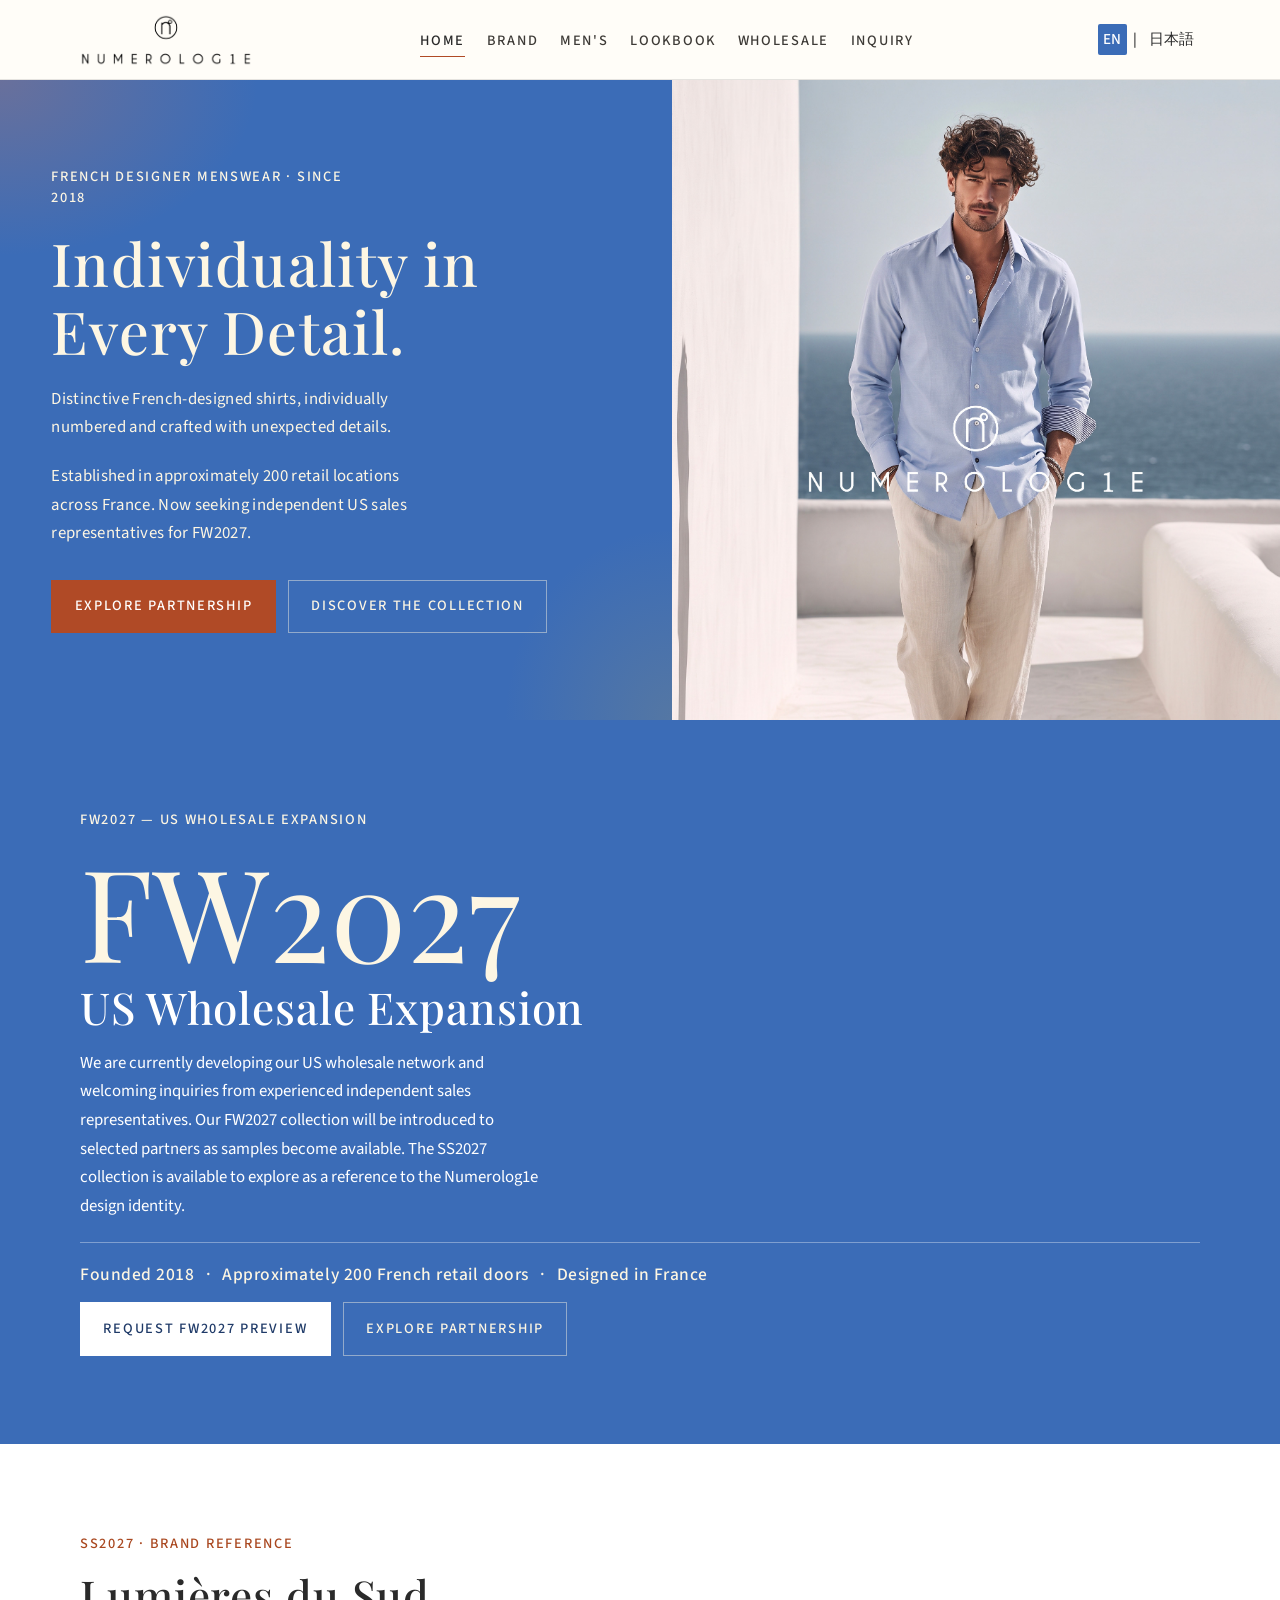
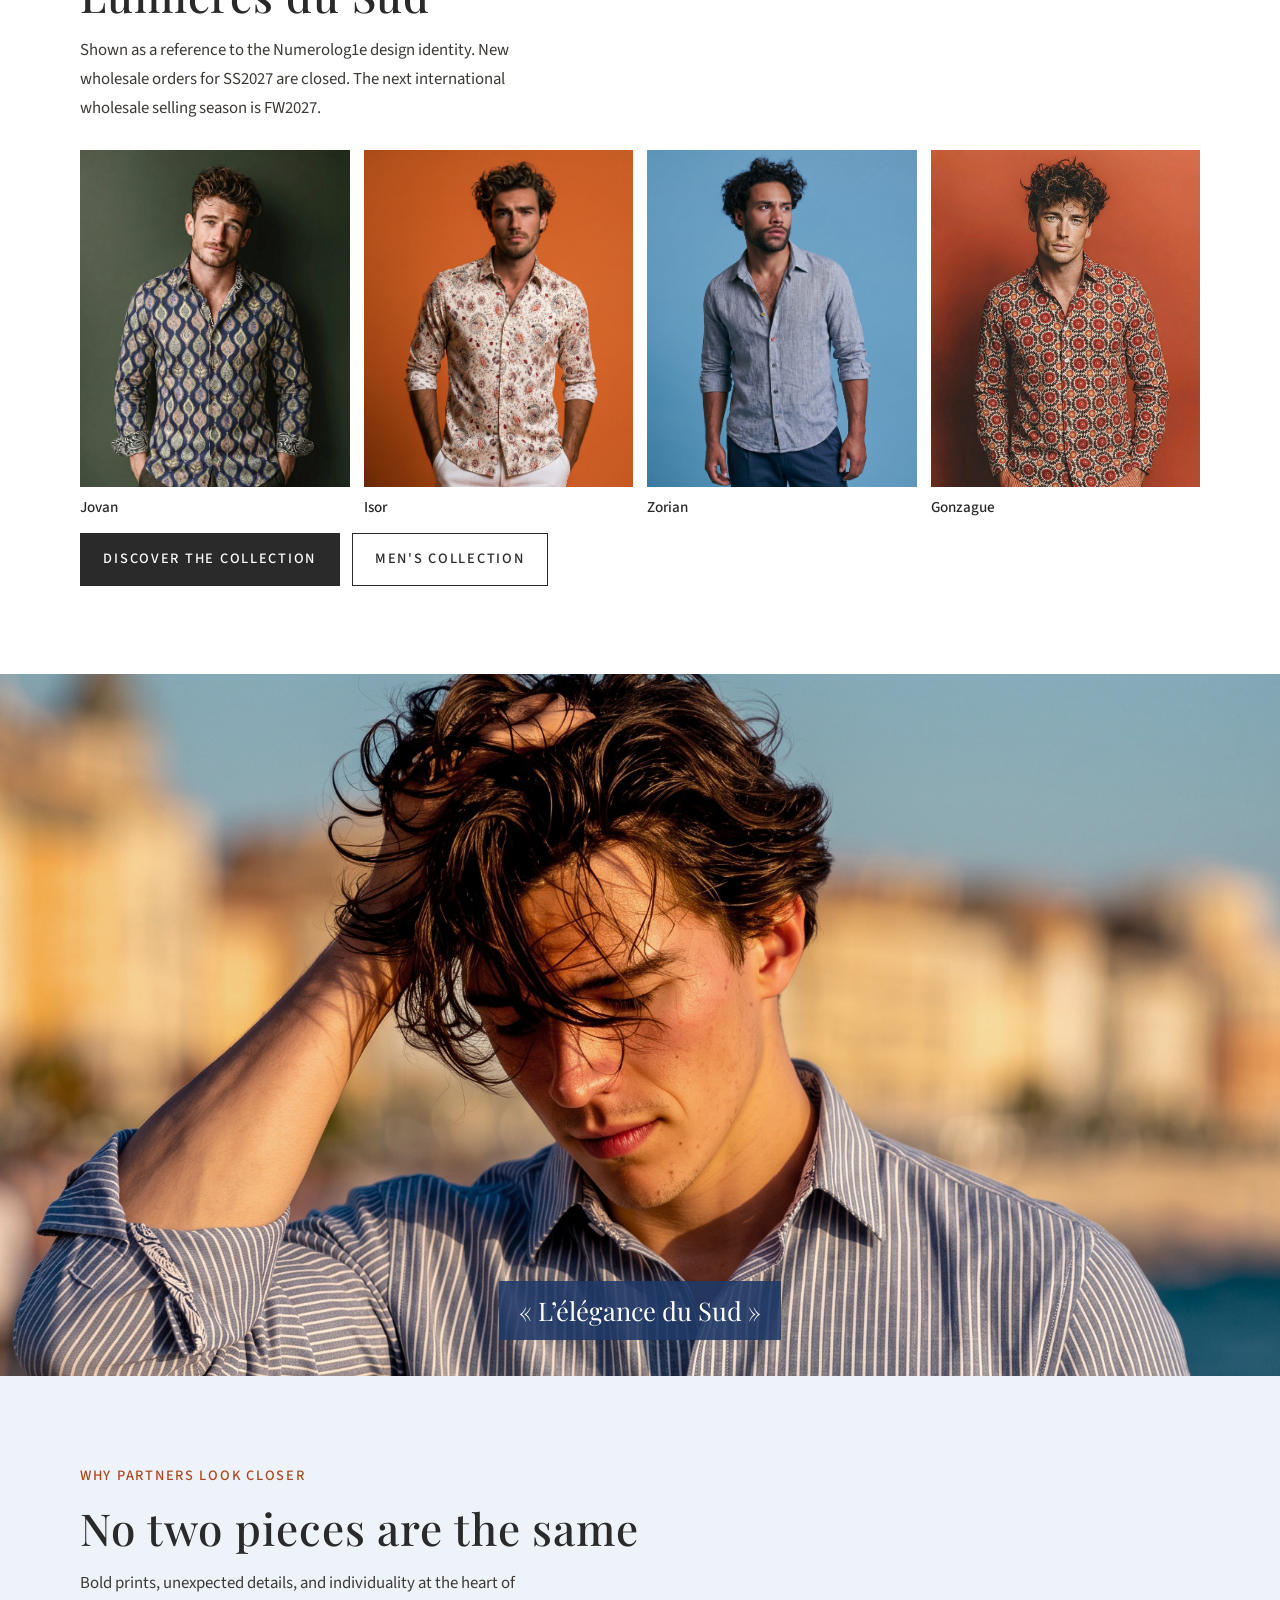
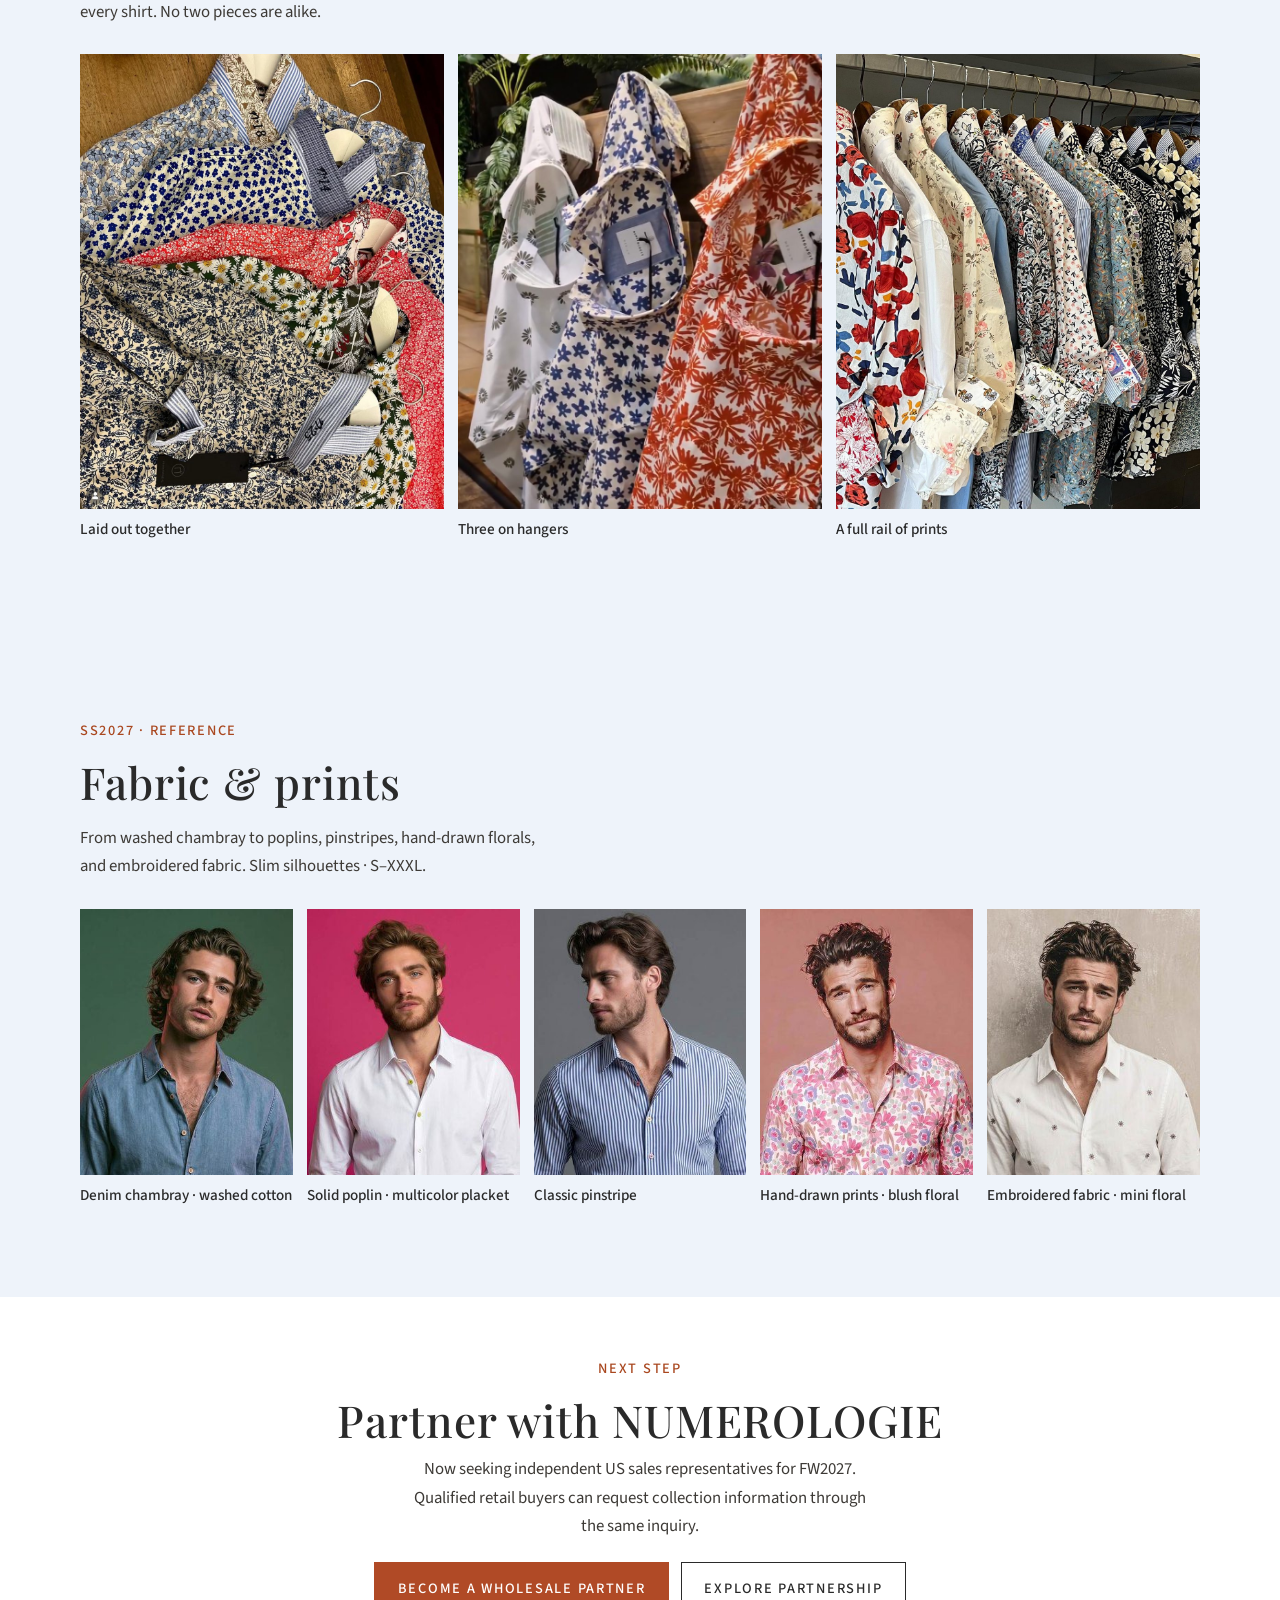
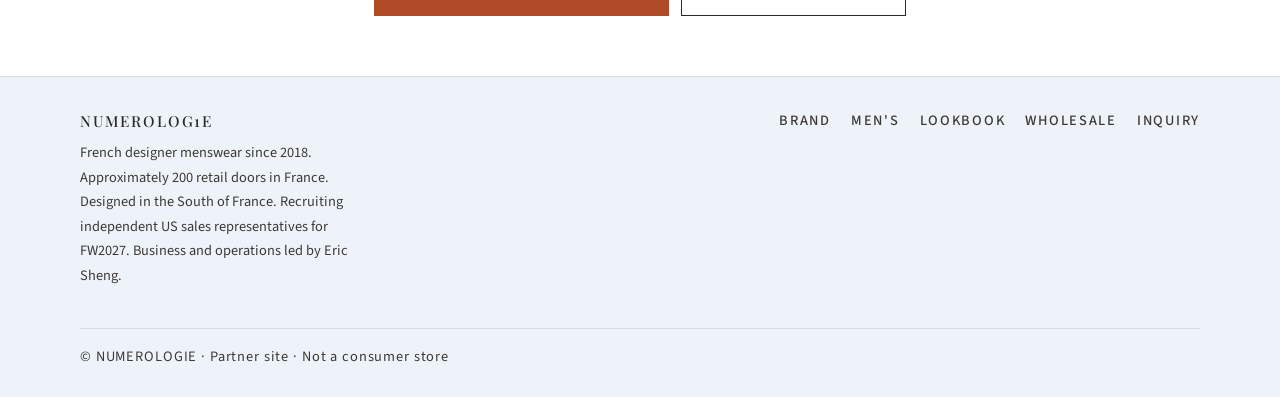
==== commit 770f8cb9: "Switch headings to Playfair Display and body text to Source Sans 3. Bodoni Moda and Inter are remove" ====
--- a/index.html
+++ b/index.html
@@ -7,8 +7,8 @@
 <meta name="description" content="French designer menswear since 2018, established in approximately 200 retail locations across France. Now seeking independent US sales representatives for FW2027. Not a consumer store.">
 <link rel="preconnect" href="https://fonts.googleapis.com">
 <link rel="preconnect" href="https://fonts.gstatic.com" crossorigin>
-<link href="https://fonts.googleapis.com/css2?family=Bodoni+Moda:ital,opsz,wght@0,6..96,400;0,6..96,500;0,6..96,600;1,6..96,400&family=Inter:wght@300;400;500&display=swap" rel="stylesheet">
-<link rel="stylesheet" href="css/styles.css?v=20261111a">
+<link href="https://fonts.googleapis.com/css2?family=Playfair+Display:ital,wght@0,400;0,500;0,600;0,700;1,400&family=Source+Sans+3:wght@300;400;500;600&display=swap" rel="stylesheet">
+<link rel="stylesheet" href="css/styles.css?v=20261111b">
 </head>
 <body>
 <header class="site-header">
--- a/css/styles.css
+++ b/css/styles.css
@@ -22,7 +22,7 @@
 body {
   background: var(--warm-white);
   color: var(--charcoal);
-  font-family: 'Inter', system-ui, sans-serif;
+  font-family: 'Source Sans 3', system-ui, sans-serif;
   font-weight: 400;
   line-height: 1.7;
   font-size: 17.5px;
@@ -73,7 +73,7 @@
 }
 
 .logo-text {
-  font-family: 'Bodoni Moda', Georgia, serif;
+  font-family: 'Playfair Display', Georgia, serif;
   letter-spacing: 0.12em;
   font-size: 0.95rem;
   text-transform: uppercase;
@@ -165,7 +165,7 @@
 }
 
 .hero h1 {
-  font-family: 'Bodoni Moda', Georgia, serif;
+  font-family: 'Playfair Display', Georgia, serif;
   font-weight: 500;
   font-size: clamp(2.4rem, 5.2vw, 3.7rem);
   line-height: 1.15;
@@ -297,7 +297,7 @@
 .section-terracotta .eyebrow { color: var(--cream); }
 
 h2 {
-  font-family: 'Bodoni Moda', Georgia, serif;
+  font-family: 'Playfair Display', Georgia, serif;
   font-weight: 500;
   font-size: clamp(1.9rem, 3.8vw, 2.75rem);
   line-height: 1.15;
@@ -306,7 +306,7 @@
 }
 
 h3 {
-  font-family: 'Bodoni Moda', Georgia, serif;
+  font-family: 'Playfair Display', Georgia, serif;
   font-weight: 500;
   font-size: 1.45rem;
   letter-spacing: 0.02em;
@@ -329,7 +329,7 @@
 }
 
 .page-hero h1 {
-  font-family: 'Bodoni Moda', Georgia, serif;
+  font-family: 'Playfair Display', Georgia, serif;
   font-weight: 500;
   font-size: clamp(2.2rem, 4.5vw, 3.4rem);
   letter-spacing: 0.02em;
@@ -368,7 +368,7 @@
 .section-sand .card { background: var(--warm-white); }
 
 .card-icon {
-  font-family: 'Bodoni Moda', Georgia, serif;
+  font-family: 'Playfair Display', Georgia, serif;
   font-size: 1.6rem;
   color: var(--terracotta);
   margin-bottom: 0.65rem;
@@ -395,7 +395,7 @@
 }
 
 .stat-value {
-  font-family: 'Bodoni Moda', Georgia, serif;
+  font-family: 'Playfair Display', Georgia, serif;
   font-size: clamp(1.6rem, 3vw, 2.2rem);
   font-weight: 400;
   line-height: 1.1;
@@ -430,7 +430,7 @@
 }
 
 .detail-num {
-  font-family: 'Bodoni Moda', Georgia, serif;
+  font-family: 'Playfair Display', Georgia, serif;
   font-size: 1.5rem;
   color: var(--terracotta);
   line-height: 1;
@@ -520,7 +520,7 @@
 }
 
 .step-num {
-  font-family: 'Bodoni Moda', Georgia, serif;
+  font-family: 'Playfair Display', Georgia, serif;
   font-size: 2rem;
   color: var(--cobalt);
   line-height: 1;
@@ -584,7 +584,7 @@
 
 .callout strong {
   display: block;
-  font-family: 'Bodoni Moda', Georgia, serif;
+  font-family: 'Playfair Display', Georgia, serif;
   font-size: 1.35rem;
   font-weight: 400;
   margin-bottom: 0.4rem;
@@ -687,7 +687,7 @@
 }
 
 .footer-brand {
-  font-family: 'Bodoni Moda', Georgia, serif;
+  font-family: 'Playfair Display', Georgia, serif;
   letter-spacing: 0.12em;
   text-transform: uppercase;
   font-weight: 500;
@@ -823,21 +823,21 @@
 .lang-switch a { color: var(--charcoal); text-decoration:none; padding:.15rem .35rem; }
 .lang-switch a[aria-current="true"] { color:#fff; background: var(--cobalt); border-radius:2px; }
 /* Japanese */
-html[lang="ja"] body { font-family: 'Inter', 'Noto Sans JP', system-ui, sans-serif; font-weight:400; line-height:1.85; letter-spacing:.02em; }
+html[lang="ja"] body { font-family: 'Source Sans 3', 'Noto Sans JP', system-ui, sans-serif; font-weight:400; line-height:1.85; letter-spacing:.02em; }
 html[lang="ja"] h1, html[lang="ja"] h2, html[lang="ja"] h3,
 html[lang="ja"] .fw-big, html[lang="ja"] .bleed-cap, html[lang="ja"] .stat-value,
 html[lang="ja"] .footer-brand, html[lang="ja"] .hero-tagline, html[lang="ja"] .logo-text,
 html[lang="ja"] .step-num, html[lang="ja"] .detail-num, html[lang="ja"] .card-icon,
 html[lang="ja"] .callout strong {
-  font-family: 'Bodoni Moda', 'Shippori Mincho', Georgia, serif;
+  font-family: 'Playfair Display', 'Shippori Mincho', Georgia, serif;
   font-weight: 500;
   letter-spacing: .02em;
 }
 html[lang="ja"] .eyebrow, html[lang="ja"] .hero-kicker { text-transform:none; letter-spacing:.05em; }
 
-.hero-tagline { font-family: "Bodoni Moda", Georgia, serif; font-size: 1.5rem; color: var(--cream); margin: 0 0 .5rem; }
+.hero-tagline { font-family: "Playfair Display", Georgia, serif; font-size: 1.5rem; color: var(--cream); margin: 0 0 .5rem; }
 .hero-tagline .gloss { font-family: inherit; font-size: 1.05rem; opacity: 1; }
-html[lang="ja"] .hero-tagline .gloss { font-family: "Inter", "Noto Sans JP", sans-serif; font-size: 1rem; }
+html[lang="ja"] .hero-tagline .gloss { font-family: "Source Sans 3", "Noto Sans JP", sans-serif; font-size: 1rem; }
 html[lang="ja"] .hero h1 { max-width: 12em; font-size: clamp(1.9rem, 4.4vw, 2.85rem); }
 
 /* v3 */
@@ -873,7 +873,7 @@
 .photo-strip { margin-top:2.5rem; }
 .bleed { position:relative; height:min(78vh,760px); overflow:hidden; background:var(--cobalt); }
 .bleed img { width:100%; height:100%; object-fit:cover; object-position:center 25%; display:block; }
-.bleed-cap { position:absolute; left:50%; bottom:2.25rem; transform:translateX(-50%); background:rgba(31,58,104,.88); color:#fff; font-family:'Bodoni Moda',Georgia,serif; font-size:1.6rem; padding:.5rem 1.25rem; white-space:nowrap; }
+.bleed-cap { position:absolute; left:50%; bottom:2.25rem; transform:translateX(-50%); background:rgba(31,58,104,.88); color:#fff; font-family:'Playfair Display',Georgia,serif; font-size:1.6rem; padding:.5rem 1.25rem; white-space:nowrap; }
 .founder-portrait { margin:0; }
 .founder-portrait img { width:100%; height:auto; display:block; border:1px solid var(--line); }
 .serial-feature { display:grid; grid-template-columns:1.2fr .8fr; gap:clamp(2rem,5vw,4rem); align-items:center; }
@@ -886,7 +886,7 @@
 @media (max-width:900px){ .photo-grid-5{grid-template-columns:repeat(3,1fr);} }
 @media (max-width:520px){ .photo-grid-5{grid-template-columns:repeat(2,1fr);} }
 
-.fw-block .fw-big{font-family:'Bodoni Moda',Georgia,serif;font-size:clamp(4rem,10vw,8rem);line-height:1;color:var(--cream);margin:0 0 .5rem;}
+.fw-block .fw-big{font-family:'Playfair Display',Georgia,serif;font-size:clamp(4rem,10vw,8rem);line-height:1;color:var(--cream);margin:0 0 .5rem;}
 .fw-block h2,.fw-block .lead{color:#fff;}
 .fw-block .gloss{font-size:.6em;}
 .fw-chips{display:flex;flex-wrap:wrap;gap:.6rem;margin:1.25rem 0 1.5rem;}
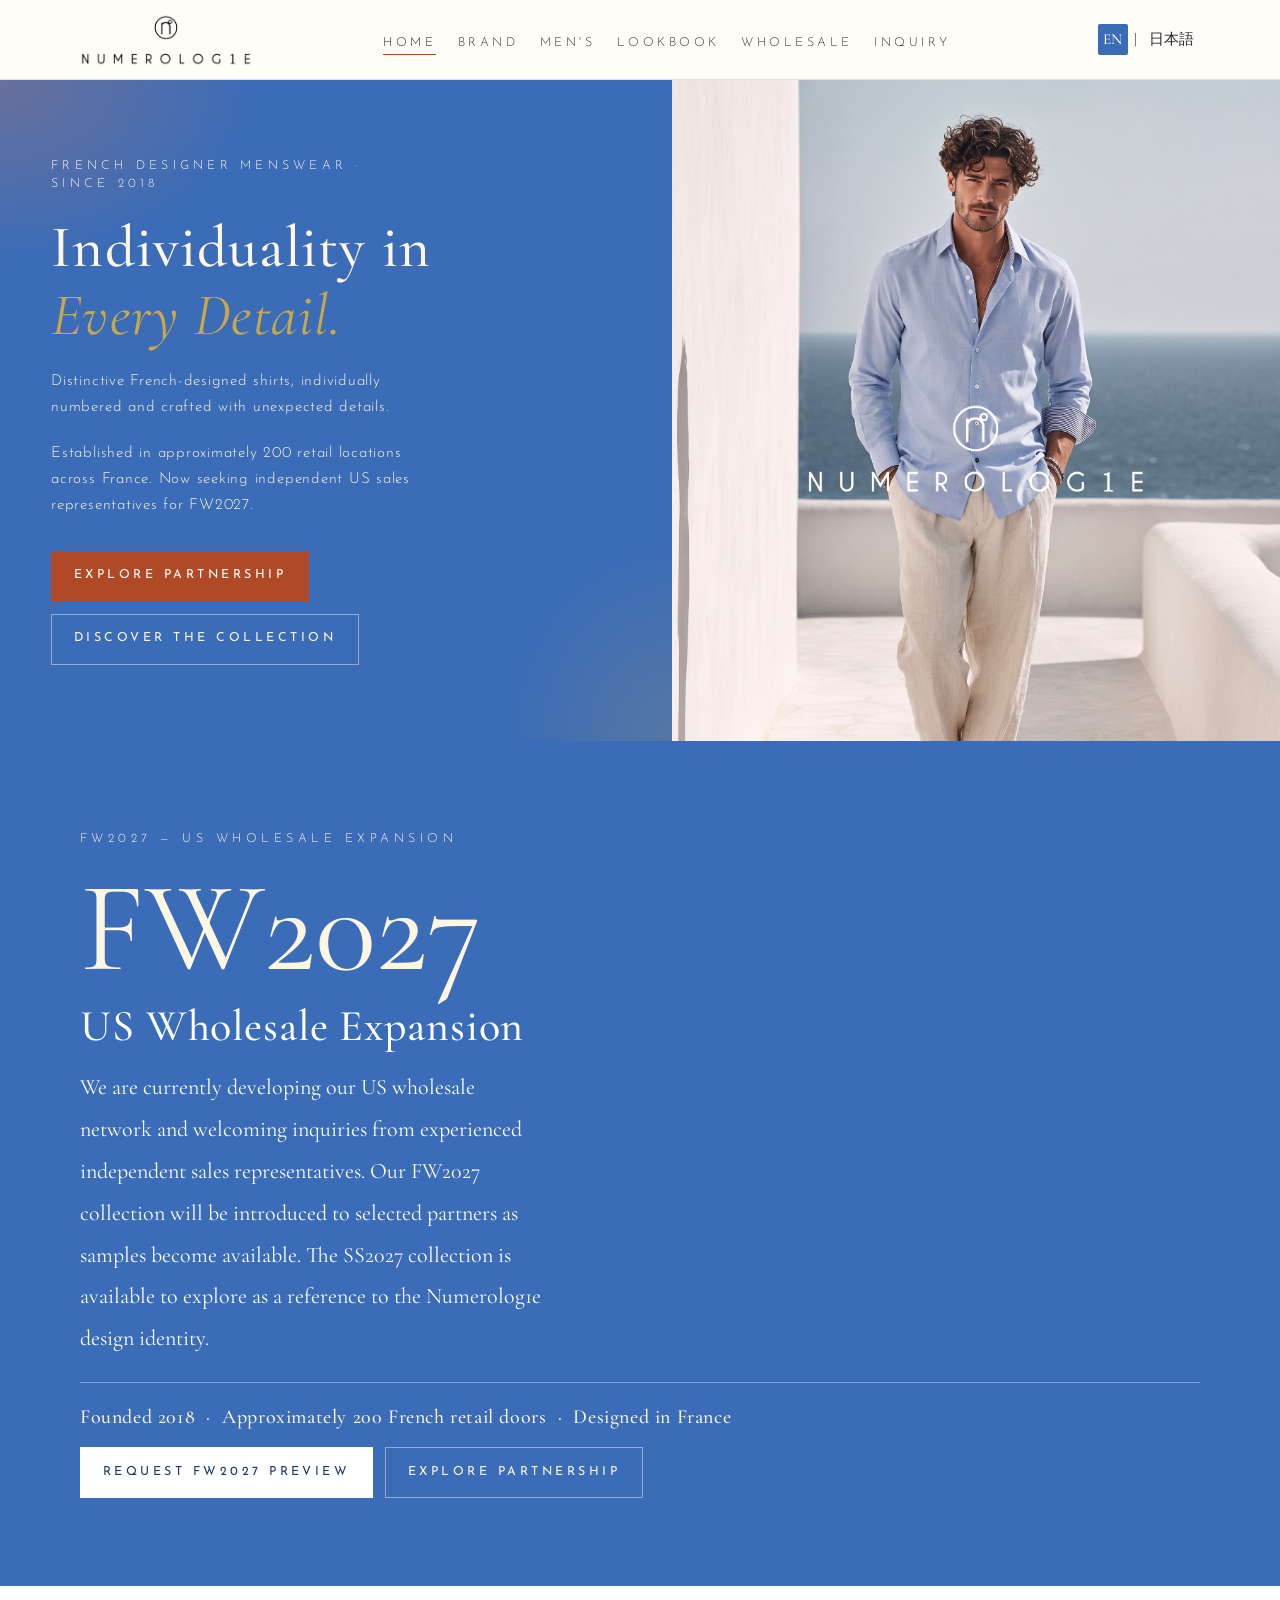
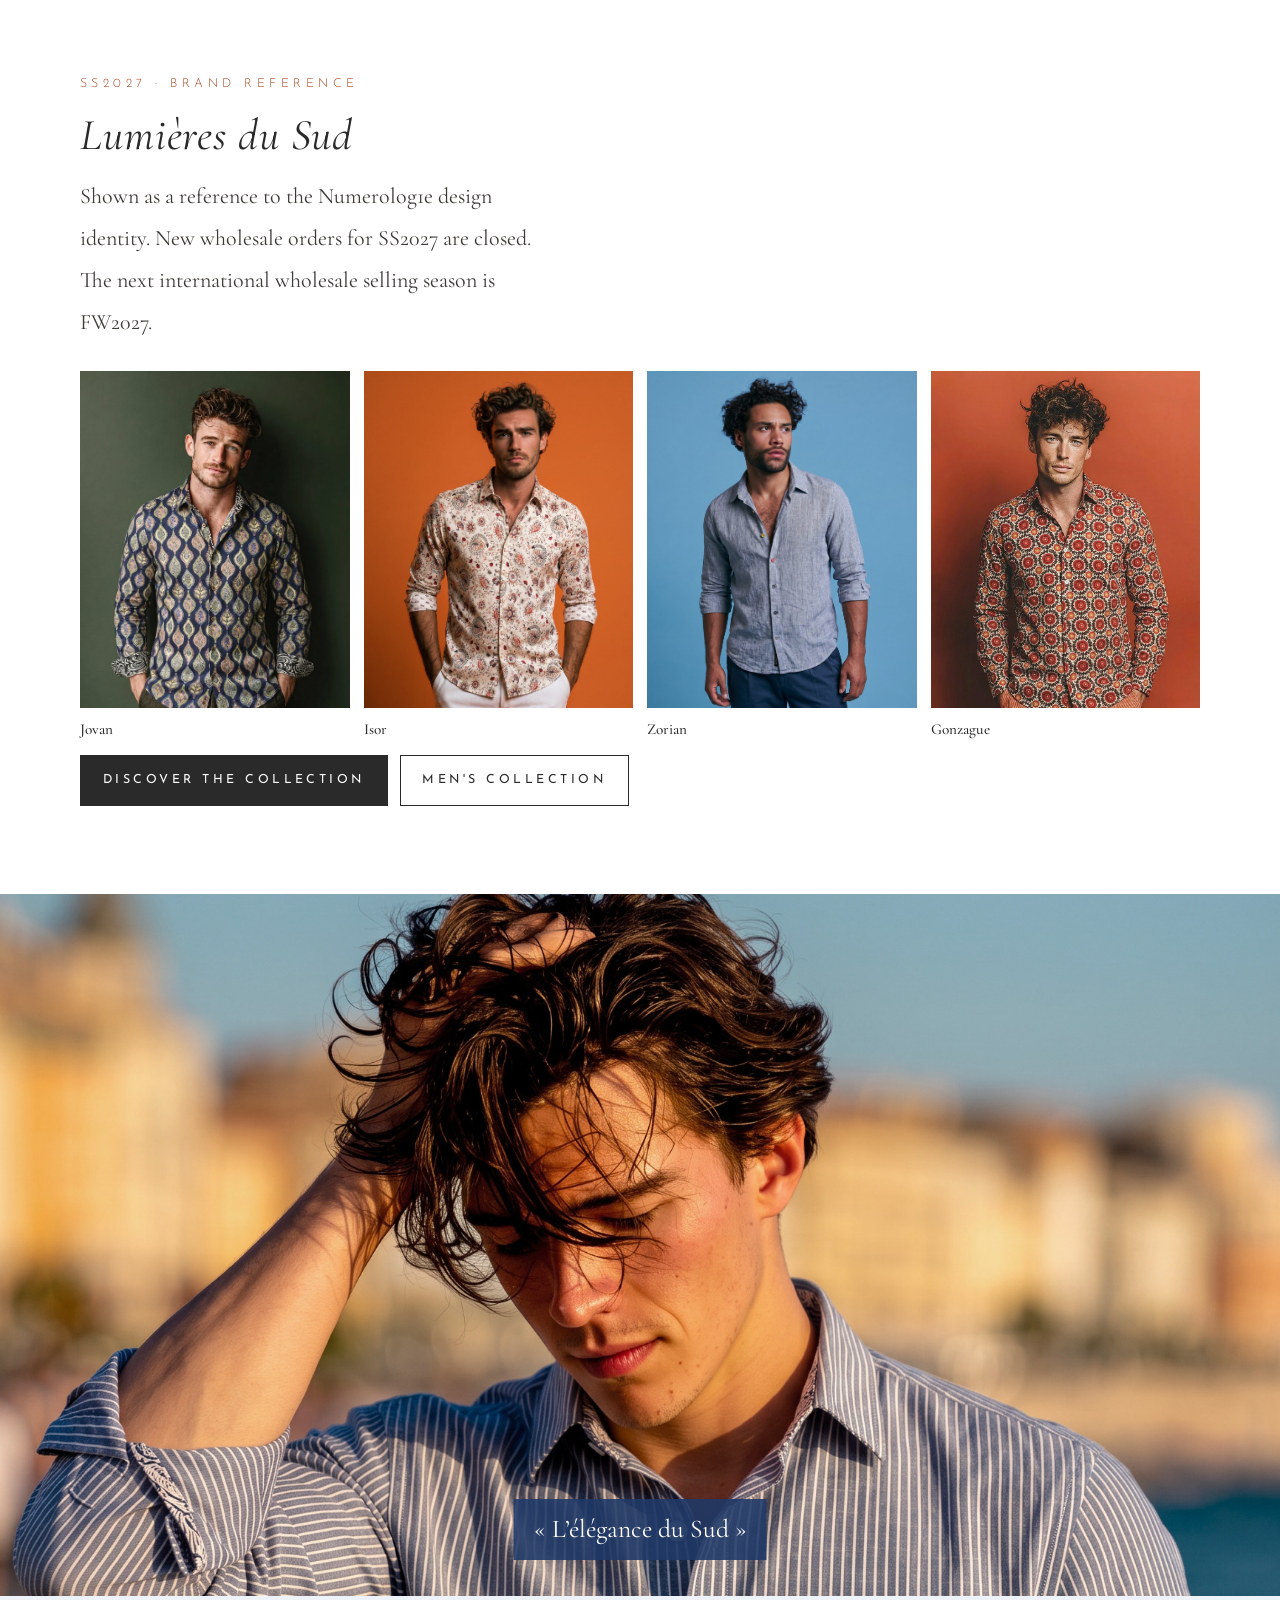
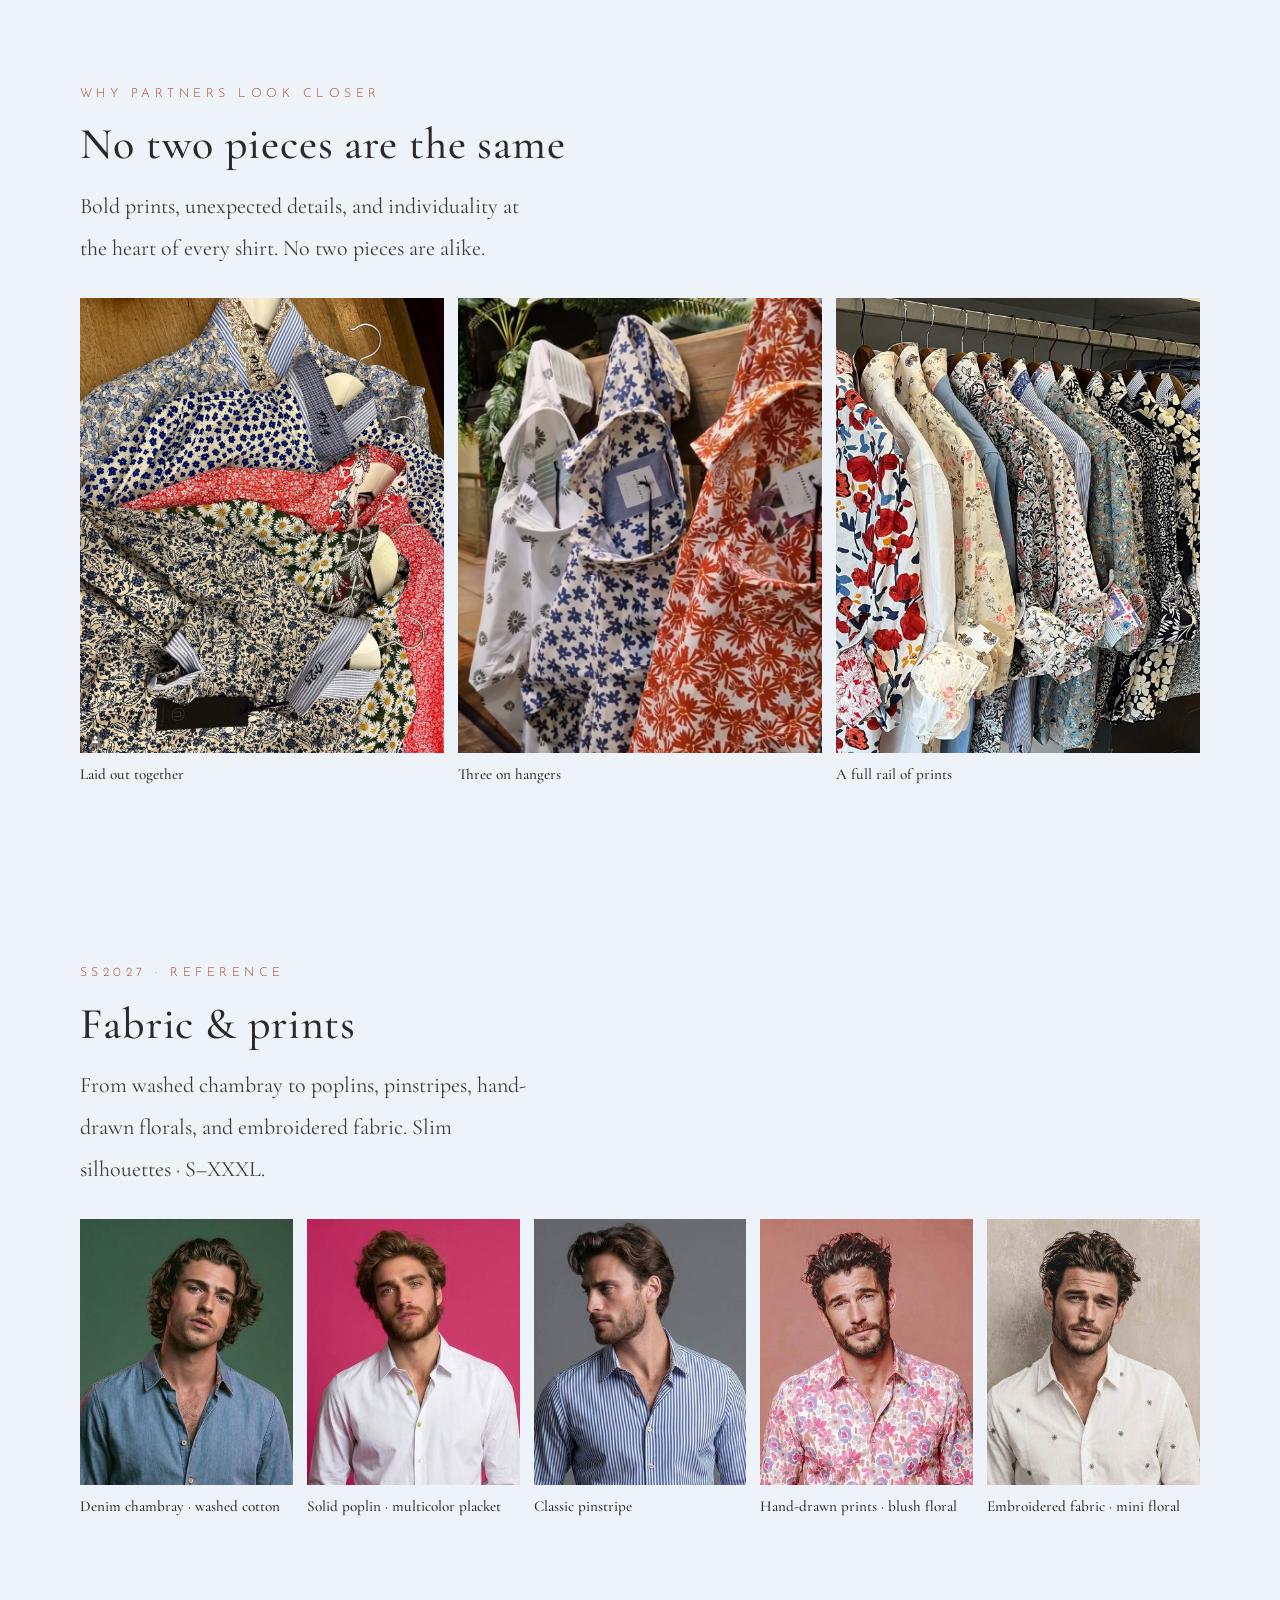
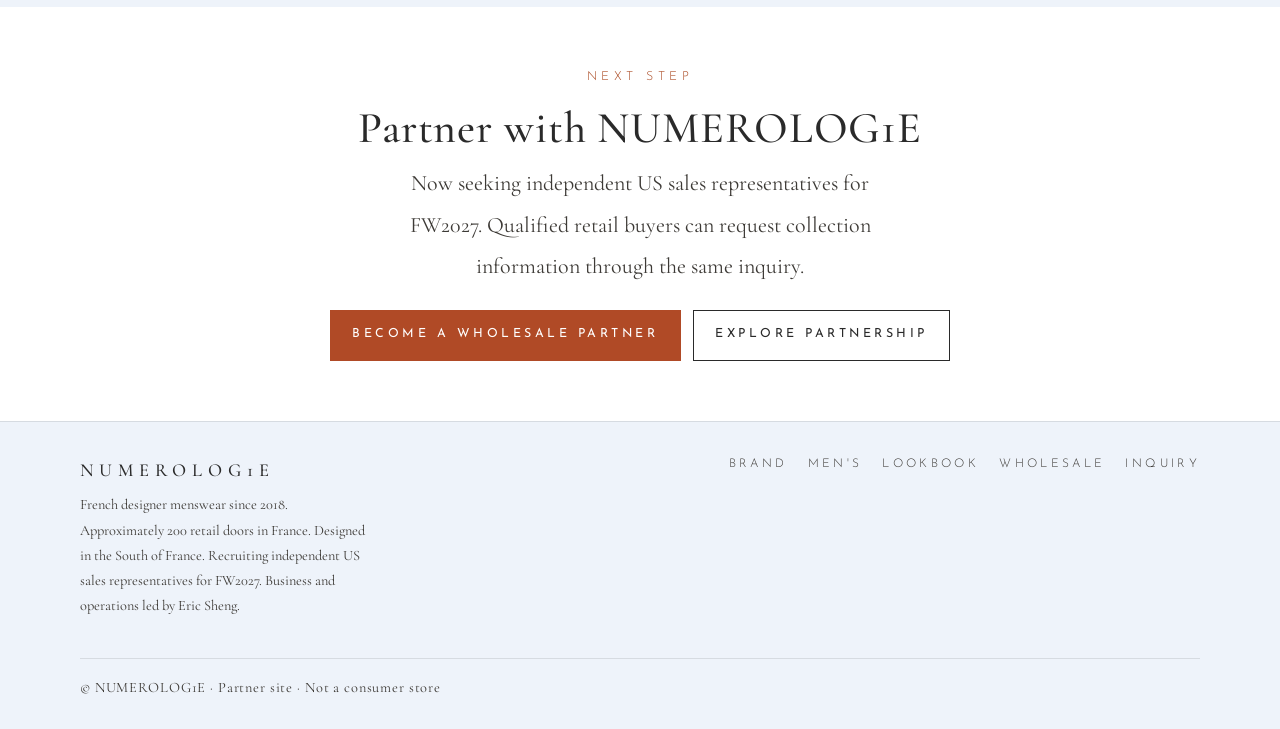
==== commit e7277bba: "Set Cormorant Garamond and Josefin Sans, and spell the brand Numerolog1e. Headings and long text use" ====
--- a/index.html
+++ b/index.html
@@ -3,17 +3,17 @@
 <head>
 <meta charset="UTF-8">
 <meta name="viewport" content="width=device-width, initial-scale=1.0">
-<title>NUMEROLOGIE — French designer menswear · FW2027 US representation</title>
+<title>NUMEROLOG1E — French designer menswear · FW2027 US representation</title>
 <meta name="description" content="French designer menswear since 2018, established in approximately 200 retail locations across France. Now seeking independent US sales representatives for FW2027. Not a consumer store.">
 <link rel="preconnect" href="https://fonts.googleapis.com">
 <link rel="preconnect" href="https://fonts.gstatic.com" crossorigin>
-<link href="https://fonts.googleapis.com/css2?family=Playfair+Display:ital,wght@0,400;0,500;0,600;0,700;1,400&family=Source+Sans+3:wght@300;400;500;600&display=swap" rel="stylesheet">
-<link rel="stylesheet" href="css/styles.css?v=20261111b">
+<link href="https://fonts.googleapis.com/css2?family=Cormorant+Garamond:ital,wght@0,400;0,500;1,400;1,500&family=Josefin+Sans:wght@300;400&display=swap" rel="stylesheet">
+<link rel="stylesheet" href="css/styles.css?v=20261111c">
 </head>
 <body>
 <header class="site-header">
   <div class="container header-inner">
-    <a class="logo" href="index.html" aria-label="NUMEROLOGIE home">
+    <a class="logo" href="index.html" aria-label="NUMEROLOG1E home">
       <img src="assets/logo.png" alt="NUMEROLOG1E">
     </a>
     <button class="nav-toggle" type="button" aria-expanded="false" aria-controls="site-nav">Menu</button>
@@ -36,7 +36,7 @@
     <div class="hero-grid">
       <div class="hero-copy">
         <p class="hero-kicker">French Designer Menswear · Since 2018</p>
-        <h1>Individuality in Every Detail.</h1>
+        <h1>Individuality in <em>Every Detail.</em></h1>
         <p class="hero-sub">Distinctive French-designed shirts, individually numbered and crafted with unexpected details.</p>
         <p class="hero-sub">Established in approximately 200 retail locations across France. Now seeking independent US sales representatives for FW2027.</p>
         <div class="btn-row">
@@ -45,7 +45,7 @@
         </div>
       </div>
       <div class="hero-media">
-        <img src="assets/PLV1.jpg" alt="NUMEROLOGIE men's shirt, coastal lifestyle — Lumières du Sud">
+        <img src="assets/PLV1.jpg" alt="NUMEROLOG1E men's shirt, coastal lifestyle — Lumières du Sud">
       </div>
     </div>
   </section>
@@ -71,13 +71,13 @@
   <section class="section">
     <div class="container">
       <p class="eyebrow">SS2027 · Brand reference</p>
-      <h2>Lumières du Sud</h2>
+      <h2><em>Lumières du Sud</em></h2>
       <p class="lead">Shown as a reference to the Numerolog1e design identity. New wholesale orders for SS2027 are closed. The next international wholesale selling season is FW2027.</p>
       <div class="photo-grid photo-grid-4">
-        <figure><img src="assets/img/jovan.jpg" alt="NUMEROLOGIE — Jovan" loading="lazy"><figcaption>Jovan</figcaption></figure>
-        <figure><img src="assets/img/isor.jpg" alt="NUMEROLOGIE — Isor" loading="lazy"><figcaption>Isor</figcaption></figure>
-        <figure><img src="assets/img/zorian-blue.jpg" alt="NUMEROLOGIE — Zorian" loading="lazy"><figcaption>Zorian</figcaption></figure>
-        <figure><img src="assets/img/gonzague.jpg" alt="NUMEROLOGIE — Gonzague" loading="lazy"><figcaption>Gonzague</figcaption></figure>
+        <figure><img src="assets/img/jovan.jpg" alt="NUMEROLOG1E — Jovan"><figcaption>Jovan</figcaption></figure>
+        <figure><img src="assets/img/isor.jpg" alt="NUMEROLOG1E — Isor"><figcaption>Isor</figcaption></figure>
+        <figure><img src="assets/img/zorian-blue.jpg" alt="NUMEROLOG1E — Zorian"><figcaption>Zorian</figcaption></figure>
+        <figure><img src="assets/img/gonzague.jpg" alt="NUMEROLOG1E — Gonzague"><figcaption>Gonzague</figcaption></figure>
       </div>
       <div class="btn-row">
         <a class="btn btn-dark" href="lookbook.html">Discover the Collection</a>
@@ -87,7 +87,7 @@
   </section>
 
   <section class="bleed" aria-label="« L’élégance du Sud »">
-    <img src="assets/PLV2.jpg" alt="NUMEROLOGIE — « L’élégance du Sud »" loading="lazy">
+    <img src="assets/PLV2.jpg" alt="NUMEROLOG1E — « L’élégance du Sud »">
     <p class="bleed-cap">« L’élégance du Sud »</p>
   </section>
 
@@ -97,9 +97,9 @@
       <h2>No two pieces are the same</h2>
       <p class="lead">Bold prints, unexpected details, and individuality at the heart of every shirt. No two pieces are alike.</p>
       <div class="photo-grid photo-grid-3">
-        <figure><img src="assets/img/lookcloser-1.jpg" alt="NUMEROLOGIE — Laid out together" loading="lazy"><figcaption>Laid out together</figcaption></figure>
-        <figure><img src="assets/img/lookcloser-2.jpg" alt="NUMEROLOGIE — Three on hangers" loading="lazy"><figcaption>Three on hangers</figcaption></figure>
-        <figure><img src="assets/img/lookcloser-3.jpg" alt="NUMEROLOGIE — A full rail of prints" loading="lazy"><figcaption>A full rail of prints</figcaption></figure>
+        <figure><img src="assets/img/lookcloser-1.jpg" alt="NUMEROLOG1E — Laid out together"><figcaption>Laid out together</figcaption></figure>
+        <figure><img src="assets/img/lookcloser-2.jpg" alt="NUMEROLOG1E — Three on hangers"><figcaption>Three on hangers</figcaption></figure>
+        <figure><img src="assets/img/lookcloser-3.jpg" alt="NUMEROLOG1E — A full rail of prints"><figcaption>A full rail of prints</figcaption></figure>
       </div>
     </div>
   </section>
@@ -110,11 +110,11 @@
       <h2>Fabric &amp; prints</h2>
       <p class="lead">From washed chambray to poplins, pinstripes, hand-drawn florals, and embroidered fabric. Slim silhouettes · S–XXXL.</p>
       <div class="photo-grid photo-grid-5">
-        <figure><img src="assets/img/fabric-chambray.jpg" alt="Denim chambray — washed cotton" loading="lazy"><figcaption>Denim chambray · washed cotton</figcaption></figure>
-        <figure><img src="assets/img/fabric-poplin.jpg" alt="Solid poplin, multicolor placket" loading="lazy"><figcaption>Solid poplin · multicolor placket</figcaption></figure>
-        <figure><img src="assets/img/fabric-pinstripe.jpg" alt="Classic pinstripe" loading="lazy"><figcaption>Classic pinstripe</figcaption></figure>
-        <figure><img src="assets/img/fabric-floral.jpg" alt="Hand-drawn floral print" loading="lazy"><figcaption>Hand-drawn prints · blush floral</figcaption></figure>
-        <figure><img src="assets/img/fabric-embroidered.jpg" alt="Embroidered fabric" loading="lazy"><figcaption>Embroidered fabric · mini floral</figcaption></figure>
+        <figure><img src="assets/img/fabric-chambray.jpg" alt="Denim chambray — washed cotton"><figcaption>Denim chambray · washed cotton</figcaption></figure>
+        <figure><img src="assets/img/fabric-poplin.jpg" alt="Solid poplin, multicolor placket"><figcaption>Solid poplin · multicolor placket</figcaption></figure>
+        <figure><img src="assets/img/fabric-pinstripe.jpg" alt="Classic pinstripe"><figcaption>Classic pinstripe</figcaption></figure>
+        <figure><img src="assets/img/fabric-floral.jpg" alt="Hand-drawn floral print"><figcaption>Hand-drawn prints · blush floral</figcaption></figure>
+        <figure><img src="assets/img/fabric-embroidered.jpg" alt="Embroidered fabric"><figcaption>Embroidered fabric · mini floral</figcaption></figure>
       </div>
     </div>
   </section>
@@ -122,7 +122,7 @@
   <section class="section cta-band">
     <div class="container">
       <p class="eyebrow">Next step</p>
-      <h2>Partner with NUMEROLOGIE</h2>
+      <h2>Partner with NUMEROLOG1E</h2>
       <p class="lead">Now seeking independent US sales representatives for FW2027. Qualified retail buyers can request collection information through the same inquiry.</p>
       <div class="btn-row" style="justify-content:center;">
         <a class="btn btn-primary" href="contact.html?inquiry=rep">Become a wholesale partner</a>
@@ -145,7 +145,7 @@
       <a href="wholesale.html">Wholesale</a>
       <a href="contact.html">Inquiry</a>
     </nav>
-    <p class="footer-copy">© NUMEROLOGIE · Partner site · Not a consumer store</p>
+    <p class="footer-copy">© NUMEROLOG1E · Partner site · Not a consumer store</p>
   </div>
 </footer>
 <script src="js/main.js"></script>
--- a/css/styles.css
+++ b/css/styles.css
@@ -1,4 +1,4 @@
-/* NUMEROLOGIE — Partner / Wholesale preview site */
+/* NUMEROLOG1E — Partner / Wholesale site */
 :root {
   --cream: #FDF6E3;
   --sand: #EDE0C4;
@@ -22,10 +22,10 @@
 body {
   background: var(--warm-white);
   color: var(--charcoal);
-  font-family: 'Source Sans 3', system-ui, sans-serif;
+  font-family: 'Cormorant Garamond', Georgia, serif;
   font-weight: 400;
-  line-height: 1.7;
-  font-size: 17.5px;
+  line-height: 1.75;
+  font-size: 20px;
   min-height: 100vh;
   display: flex;
   flex-direction: column;
@@ -73,9 +73,9 @@
 }
 
 .logo-text {
-  font-family: 'Playfair Display', Georgia, serif;
-  letter-spacing: 0.12em;
-  font-size: 0.95rem;
+  font-family: 'Cormorant Garamond', Georgia, serif;
+  letter-spacing: 0.28em;
+  font-size: 1.15rem;
   text-transform: uppercase;
   font-weight: 500;
 }
@@ -86,11 +86,11 @@
   border: 1px solid var(--line);
   color: var(--charcoal);
   padding: 0.45rem 0.7rem;
-  font-family: inherit;
-  font-size: 0.9rem;
-  letter-spacing: 0.12em;
-  text-transform: uppercase;
-  font-weight: 500;
+  font-family: 'Josefin Sans', system-ui, sans-serif;
+  font-size: 0.78rem;
+  letter-spacing: 0.32em;
+  text-transform: uppercase;
+  font-weight: 300;
   cursor: pointer;
 }
 
@@ -102,10 +102,11 @@
 }
 
 .site-nav a {
-  font-size: 0.9rem;
-  letter-spacing: 0.12em;
-  text-transform: uppercase;
-  font-weight: 500;
+  font-family: 'Josefin Sans', system-ui, sans-serif;
+  font-size: 0.78rem;
+  letter-spacing: 0.28em;
+  text-transform: uppercase;
+  font-weight: 300;
   color: var(--muted);
   padding: 0.35rem 0;
   border-bottom: 1px solid transparent;
@@ -156,16 +157,17 @@
 }
 
 .hero-kicker {
-  font-size: 0.9rem;
-  letter-spacing: 0.12em;
-  text-transform: uppercase;
-  font-weight: 500;
+  font-family: 'Josefin Sans', system-ui, sans-serif;
+  font-size: 0.78rem;
+  letter-spacing: 0.34em;
+  text-transform: uppercase;
+  font-weight: 300;
   color: var(--cream);
   position: relative;
 }
 
 .hero h1 {
-  font-family: 'Playfair Display', Georgia, serif;
+  font-family: 'Cormorant Garamond', Georgia, serif;
   font-weight: 500;
   font-size: clamp(2.4rem, 5.2vw, 3.7rem);
   line-height: 1.15;
@@ -175,11 +177,13 @@
 }
 
 .hero-sub {
-  font-size: 1.05rem;
-  font-weight: 400;
-  letter-spacing: 0.02em;
+  font-family: 'Josefin Sans', system-ui, sans-serif;
+  font-size: 0.95rem;
+  font-weight: 300;
+  letter-spacing: 0.05em;
+  line-height: 1.7;
   color: var(--cream);
-  max-width: 46ch;
+  max-width: 42ch;
   position: relative;
 }
 
@@ -220,12 +224,12 @@
   display: inline-flex;
   align-items: center;
   justify-content: center;
-  padding: 0.85rem 1.4rem;
-  font-family: inherit;
-  font-size: 0.9rem;
-  letter-spacing: 0.12em;
-  text-transform: uppercase;
-  font-weight: 500;
+  padding: 0.85rem 1.35rem;
+  font-family: 'Josefin Sans', system-ui, sans-serif;
+  font-size: 0.78rem;
+  letter-spacing: 0.28em;
+  text-transform: uppercase;
+  font-weight: 400;
   border: 1px solid transparent;
   cursor: pointer;
   transition: background 0.2s, color 0.2s, border-color 0.2s;
@@ -285,10 +289,11 @@
 }
 
 .eyebrow {
-  font-size: 0.9rem;
-  letter-spacing: 0.12em;
-  text-transform: uppercase;
-  font-weight: 500;
+  font-family: 'Josefin Sans', system-ui, sans-serif;
+  font-size: 0.78rem;
+  letter-spacing: 0.36em;
+  text-transform: uppercase;
+  font-weight: 300;
   color: #A9471F;
   margin-bottom: 0.85rem;
 }
@@ -297,7 +302,7 @@
 .section-terracotta .eyebrow { color: var(--cream); }
 
 h2 {
-  font-family: 'Playfair Display', Georgia, serif;
+  font-family: 'Cormorant Garamond', Georgia, serif;
   font-weight: 500;
   font-size: clamp(1.9rem, 3.8vw, 2.75rem);
   line-height: 1.15;
@@ -306,7 +311,7 @@
 }
 
 h3 {
-  font-family: 'Playfair Display', Georgia, serif;
+  font-family: 'Cormorant Garamond', Georgia, serif;
   font-weight: 500;
   font-size: 1.45rem;
   letter-spacing: 0.02em;
@@ -314,9 +319,12 @@
 }
 
 .lead {
-  font-size: 1.05rem;
-  color: var(--muted);
-  max-width: 58ch;
+  font-family: 'Cormorant Garamond', Georgia, serif;
+  font-size: 22px;
+  font-weight: 400;
+  line-height: 1.9;
+  color: var(--muted);
+  max-width: 42ch;
 }
 
 .section-cobalt .lead { color: var(--cream); }
@@ -329,7 +337,7 @@
 }
 
 .page-hero h1 {
-  font-family: 'Playfair Display', Georgia, serif;
+  font-family: 'Cormorant Garamond', Georgia, serif;
   font-weight: 500;
   font-size: clamp(2.2rem, 4.5vw, 3.4rem);
   letter-spacing: 0.02em;
@@ -368,7 +376,7 @@
 .section-sand .card { background: var(--warm-white); }
 
 .card-icon {
-  font-family: 'Playfair Display', Georgia, serif;
+  font-family: 'Cormorant Garamond', Georgia, serif;
   font-size: 1.6rem;
   color: var(--terracotta);
   margin-bottom: 0.65rem;
@@ -377,7 +385,10 @@
 
 .card p, .prose p {
   color: var(--muted);
-  font-size: 0.95rem;
+  font-family: 'Cormorant Garamond', Georgia, serif;
+  font-size: 22px;
+  font-weight: 400;
+  line-height: 1.9;
 }
 
 .card p + p, .prose p + p { margin-top: 0.85rem; }
@@ -395,7 +406,7 @@
 }
 
 .stat-value {
-  font-family: 'Playfair Display', Georgia, serif;
+  font-family: 'Cormorant Garamond', Georgia, serif;
   font-size: clamp(1.6rem, 3vw, 2.2rem);
   font-weight: 400;
   line-height: 1.1;
@@ -403,10 +414,11 @@
 }
 
 .stat-label {
-  font-size: 0.9rem;
-  letter-spacing: 0.12em;
-  text-transform: uppercase;
-  font-weight: 500;
+  font-family: 'Josefin Sans', system-ui, sans-serif;
+  font-size: 0.75rem;
+  letter-spacing: 0.32em;
+  text-transform: uppercase;
+  font-weight: 300;
   color: var(--muted);
 }
 
@@ -430,7 +442,7 @@
 }
 
 .detail-num {
-  font-family: 'Playfair Display', Georgia, serif;
+  font-family: 'Cormorant Garamond', Georgia, serif;
   font-size: 1.5rem;
   color: var(--terracotta);
   line-height: 1;
@@ -476,17 +488,19 @@
 }
 
 .look-meta .style-no {
-  font-size: 0.9rem;
-  font-weight: 600;
-  letter-spacing: 0.12em;
-  text-transform: uppercase;
-  font-weight: 500;
+  font-family: 'Josefin Sans', system-ui, sans-serif;
+  font-size: 0.75rem;
+  font-weight: 300;
+  letter-spacing: 0.28em;
+  text-transform: uppercase;
   color: var(--terracotta);
   margin-bottom: 0.25rem;
 }
 
 .look-meta h3 {
-  font-size: 1.25rem;
+  font-size: 1.45rem;
+  font-style: italic;
+  font-weight: 500;
   margin-bottom: 0.2rem;
 }
 
@@ -520,7 +534,7 @@
 }
 
 .step-num {
-  font-family: 'Playfair Display', Georgia, serif;
+  font-family: 'Cormorant Garamond', Georgia, serif;
   font-size: 2rem;
   color: var(--cobalt);
   line-height: 1;
@@ -567,10 +581,11 @@
 }
 
 .terms-table th {
-  letter-spacing: 0.12em;
-  text-transform: uppercase;
-  font-weight: 500;
-  font-size: 0.9rem;
+  font-family: 'Josefin Sans', system-ui, sans-serif;
+  letter-spacing: 0.22em;
+  text-transform: uppercase;
+  font-weight: 300;
+  font-size: 0.75rem;
   color: var(--muted);
   width: 34%;
 }
@@ -584,7 +599,7 @@
 
 .callout strong {
   display: block;
-  font-family: 'Playfair Display', Georgia, serif;
+  font-family: 'Cormorant Garamond', Georgia, serif;
   font-size: 1.35rem;
   font-weight: 400;
   margin-bottom: 0.4rem;
@@ -610,10 +625,11 @@
 .form-field.full { grid-column: 1 / -1; }
 
 label {
-  font-size: 0.9rem;
-  letter-spacing: 0.12em;
-  text-transform: uppercase;
-  font-weight: 500;
+  font-family: 'Josefin Sans', system-ui, sans-serif;
+  font-size: 0.75rem;
+  letter-spacing: 0.22em;
+  text-transform: uppercase;
+  font-weight: 300;
   color: var(--muted);
 }
 
@@ -687,11 +703,11 @@
 }
 
 .footer-brand {
-  font-family: 'Playfair Display', Georgia, serif;
-  letter-spacing: 0.12em;
+  font-family: 'Cormorant Garamond', Georgia, serif;
+  letter-spacing: 0.32em;
   text-transform: uppercase;
   font-weight: 500;
-  font-size: 0.95rem;
+  font-size: 1.15rem;
   margin-bottom: 0.4rem;
 }
 
@@ -708,10 +724,11 @@
 }
 
 .footer-nav a {
-  font-size: 0.9rem;
-  letter-spacing: 0.12em;
-  text-transform: uppercase;
-  font-weight: 500;
+  font-family: 'Josefin Sans', system-ui, sans-serif;
+  font-size: 0.75rem;
+  letter-spacing: 0.28em;
+  text-transform: uppercase;
+  font-weight: 300;
   color: var(--muted);
 }
 
@@ -736,10 +753,11 @@
 }
 
 .chip {
-  font-size: 0.9rem;
-  letter-spacing: 0.12em;
-  text-transform: uppercase;
-  font-weight: 500;
+  font-family: 'Josefin Sans', system-ui, sans-serif;
+  font-size: 0.75rem;
+  letter-spacing: 0.28em;
+  text-transform: uppercase;
+  font-weight: 300;
   padding: 0.45rem 0.7rem;
   border: 1px solid var(--line);
   background: var(--warm-white);
@@ -823,21 +841,38 @@
 .lang-switch a { color: var(--charcoal); text-decoration:none; padding:.15rem .35rem; }
 .lang-switch a[aria-current="true"] { color:#fff; background: var(--cobalt); border-radius:2px; }
 /* Japanese */
-html[lang="ja"] body { font-family: 'Source Sans 3', 'Noto Sans JP', system-ui, sans-serif; font-weight:400; line-height:1.85; letter-spacing:.02em; }
+html[lang="ja"] body { font-family: 'Cormorant Garamond', 'Shippori Mincho', Georgia, serif; font-weight:400; line-height:1.85; letter-spacing:.02em; }
 html[lang="ja"] h1, html[lang="ja"] h2, html[lang="ja"] h3,
 html[lang="ja"] .fw-big, html[lang="ja"] .bleed-cap, html[lang="ja"] .stat-value,
 html[lang="ja"] .footer-brand, html[lang="ja"] .hero-tagline, html[lang="ja"] .logo-text,
 html[lang="ja"] .step-num, html[lang="ja"] .detail-num, html[lang="ja"] .card-icon,
 html[lang="ja"] .callout strong {
-  font-family: 'Playfair Display', 'Shippori Mincho', Georgia, serif;
+  font-family: 'Cormorant Garamond', 'Shippori Mincho', Georgia, serif;
   font-weight: 500;
   letter-spacing: .02em;
 }
-html[lang="ja"] .eyebrow, html[lang="ja"] .hero-kicker { text-transform:none; letter-spacing:.05em; }
-
-.hero-tagline { font-family: "Playfair Display", Georgia, serif; font-size: 1.5rem; color: var(--cream); margin: 0 0 .5rem; }
+html[lang="ja"] .eyebrow, html[lang="ja"] .hero-kicker,
+html[lang="ja"] .site-nav a, html[lang="ja"] .footer-nav a, html[lang="ja"] .btn,
+html[lang="ja"] label, html[lang="ja"] .stat-label, html[lang="ja"] .fw-chip {
+  font-family: 'Josefin Sans', 'Noto Sans JP', system-ui, sans-serif;
+  text-transform: none;
+  letter-spacing: .06em;
+}
+h1 em, h2 em, .wordmark em {
+  font-style: italic;
+  font-weight: 400;
+}
+.hero h1 em, .section-cobalt h2 em, .fw-block h2 em { color: var(--gold); }
+.wordmark {
+  font-family: 'Cormorant Garamond', Georgia, serif;
+  font-weight: 500;
+  letter-spacing: 0.22em;
+  text-transform: uppercase;
+}
+
+.hero-tagline { font-family: "Cormorant Garamond", Georgia, serif; font-size: 1.5rem; color: var(--cream); margin: 0 0 .5rem; }
 .hero-tagline .gloss { font-family: inherit; font-size: 1.05rem; opacity: 1; }
-html[lang="ja"] .hero-tagline .gloss { font-family: "Source Sans 3", "Noto Sans JP", sans-serif; font-size: 1rem; }
+html[lang="ja"] .hero-tagline .gloss { font-family: "Josefin Sans", "Noto Sans JP", sans-serif; font-size: 1rem; }
 html[lang="ja"] .hero h1 { max-width: 12em; font-size: clamp(1.9rem, 4.4vw, 2.85rem); }
 
 /* v3 */
@@ -873,7 +908,7 @@
 .photo-strip { margin-top:2.5rem; }
 .bleed { position:relative; height:min(78vh,760px); overflow:hidden; background:var(--cobalt); }
 .bleed img { width:100%; height:100%; object-fit:cover; object-position:center 25%; display:block; }
-.bleed-cap { position:absolute; left:50%; bottom:2.25rem; transform:translateX(-50%); background:rgba(31,58,104,.88); color:#fff; font-family:'Playfair Display',Georgia,serif; font-size:1.6rem; padding:.5rem 1.25rem; white-space:nowrap; }
+.bleed-cap { position:absolute; left:50%; bottom:2.25rem; transform:translateX(-50%); background:rgba(31,58,104,.88); color:#fff; font-family:'Cormorant Garamond',Georgia,serif; font-size:1.6rem; padding:.5rem 1.25rem; white-space:nowrap; }
 .founder-portrait { margin:0; }
 .founder-portrait img { width:100%; height:auto; display:block; border:1px solid var(--line); }
 .serial-feature { display:grid; grid-template-columns:1.2fr .8fr; gap:clamp(2rem,5vw,4rem); align-items:center; }
@@ -886,11 +921,11 @@
 @media (max-width:900px){ .photo-grid-5{grid-template-columns:repeat(3,1fr);} }
 @media (max-width:520px){ .photo-grid-5{grid-template-columns:repeat(2,1fr);} }
 
-.fw-block .fw-big{font-family:'Playfair Display',Georgia,serif;font-size:clamp(4rem,10vw,8rem);line-height:1;color:var(--cream);margin:0 0 .5rem;}
+.fw-block .fw-big{font-family:'Cormorant Garamond',Georgia,serif;font-size:clamp(4rem,10vw,8rem);line-height:1;color:var(--cream);margin:0 0 .5rem;}
 .fw-block h2,.fw-block .lead{color:#fff;}
 .fw-block .gloss{font-size:.6em;}
 .fw-chips{display:flex;flex-wrap:wrap;gap:.6rem;margin:1.25rem 0 1.5rem;}
-.fw-chip{border:1px solid rgba(255,255,255,.6);color:#fff;padding:.45rem .9rem;font-size:.95rem;font-weight:500;}
+.fw-chip{font-family:'Josefin Sans',system-ui,sans-serif;border:1px solid rgba(255,255,255,.6);color:#fff;padding:.45rem .9rem;font-size:.78rem;font-weight:300;letter-spacing:.22em;text-transform:uppercase;}
 
 @media (max-width:520px){ .ig-figure{max-width:100%;} .ig-split{grid-template-columns:minmax(0,1fr);} }
 
@@ -911,7 +946,7 @@
   content: "·";
   margin: 0 0.7rem;
 }
-.page-intro p { max-width: 68ch; color: var(--charcoal); font-size: 1.02rem; }
+.page-intro p { max-width: 62ch; color: var(--charcoal); font-family: 'Josefin Sans', system-ui, sans-serif; font-weight: 300; font-size: 1rem; letter-spacing: 0.04em; line-height: 1.75; }
 .page-intro p + p { margin-top: 0.85rem; }
 .archive-banner {
   margin: 1.15rem 0 0.35rem;
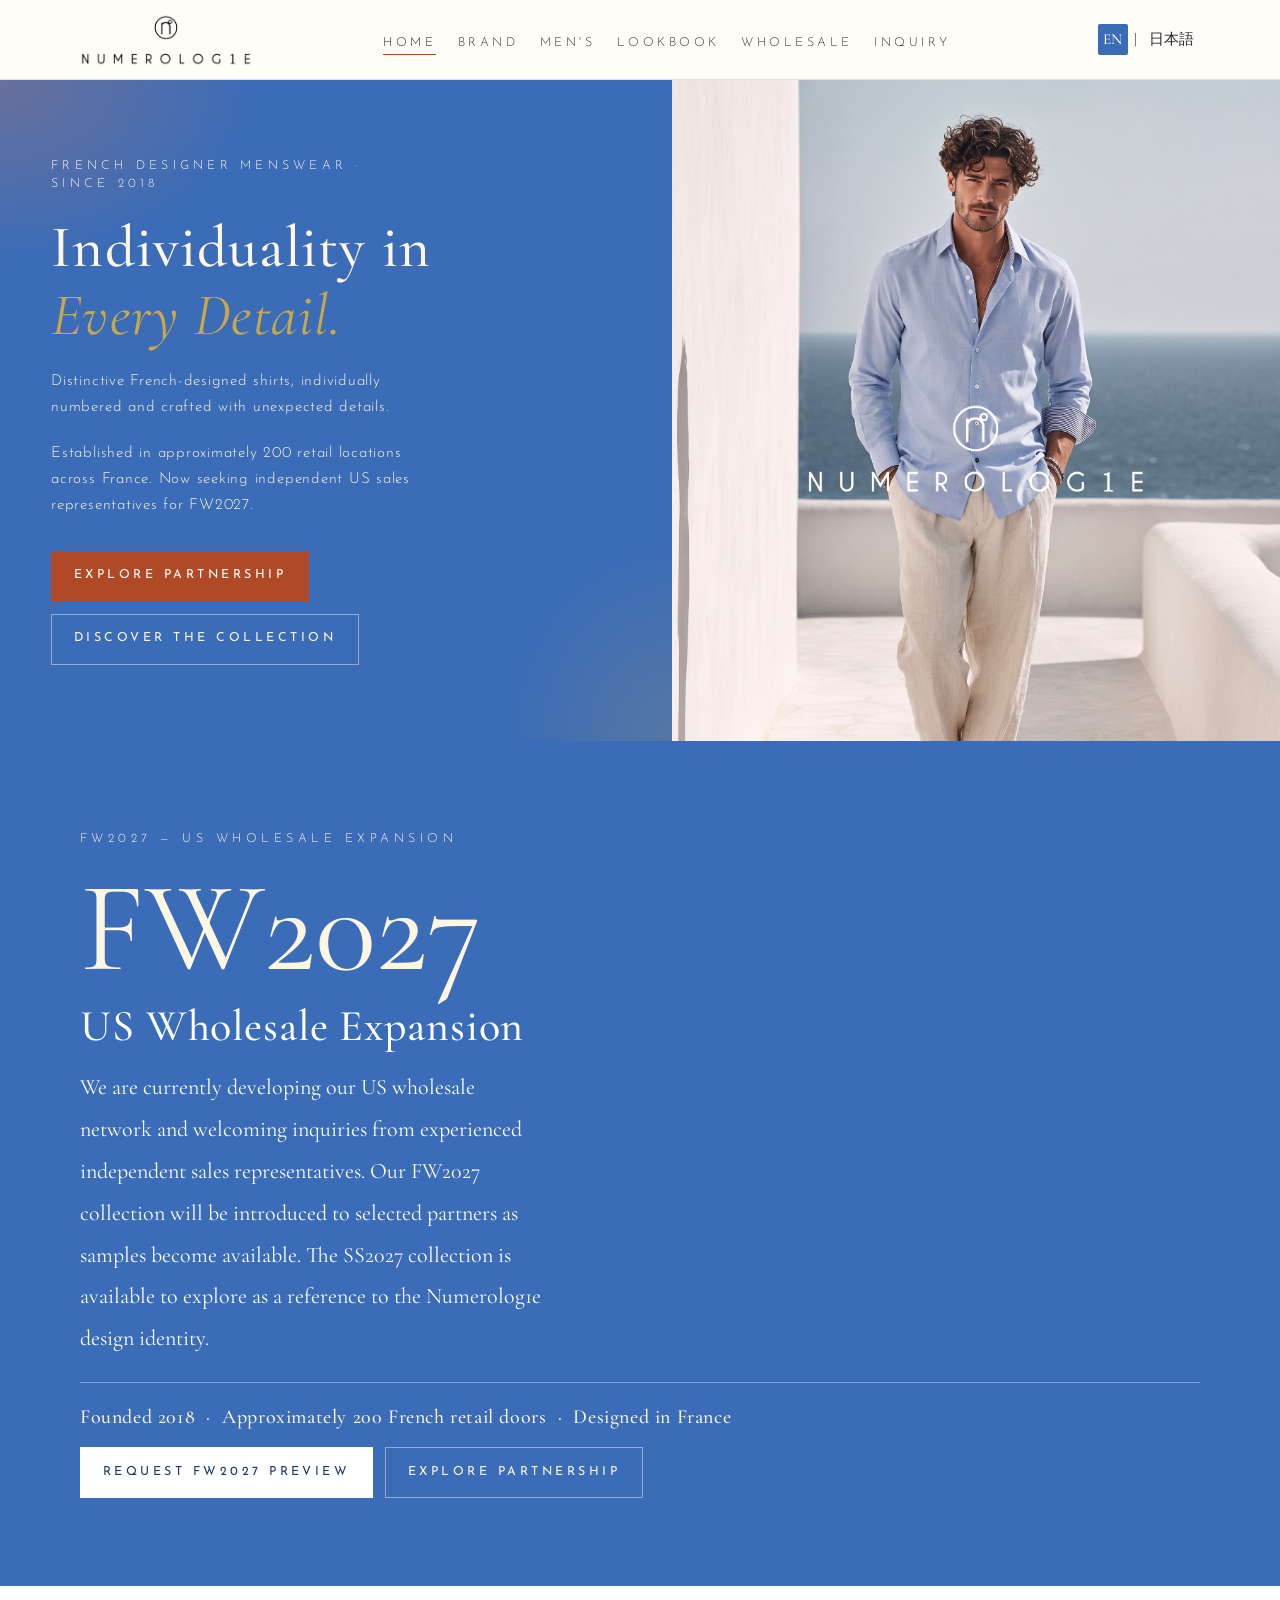
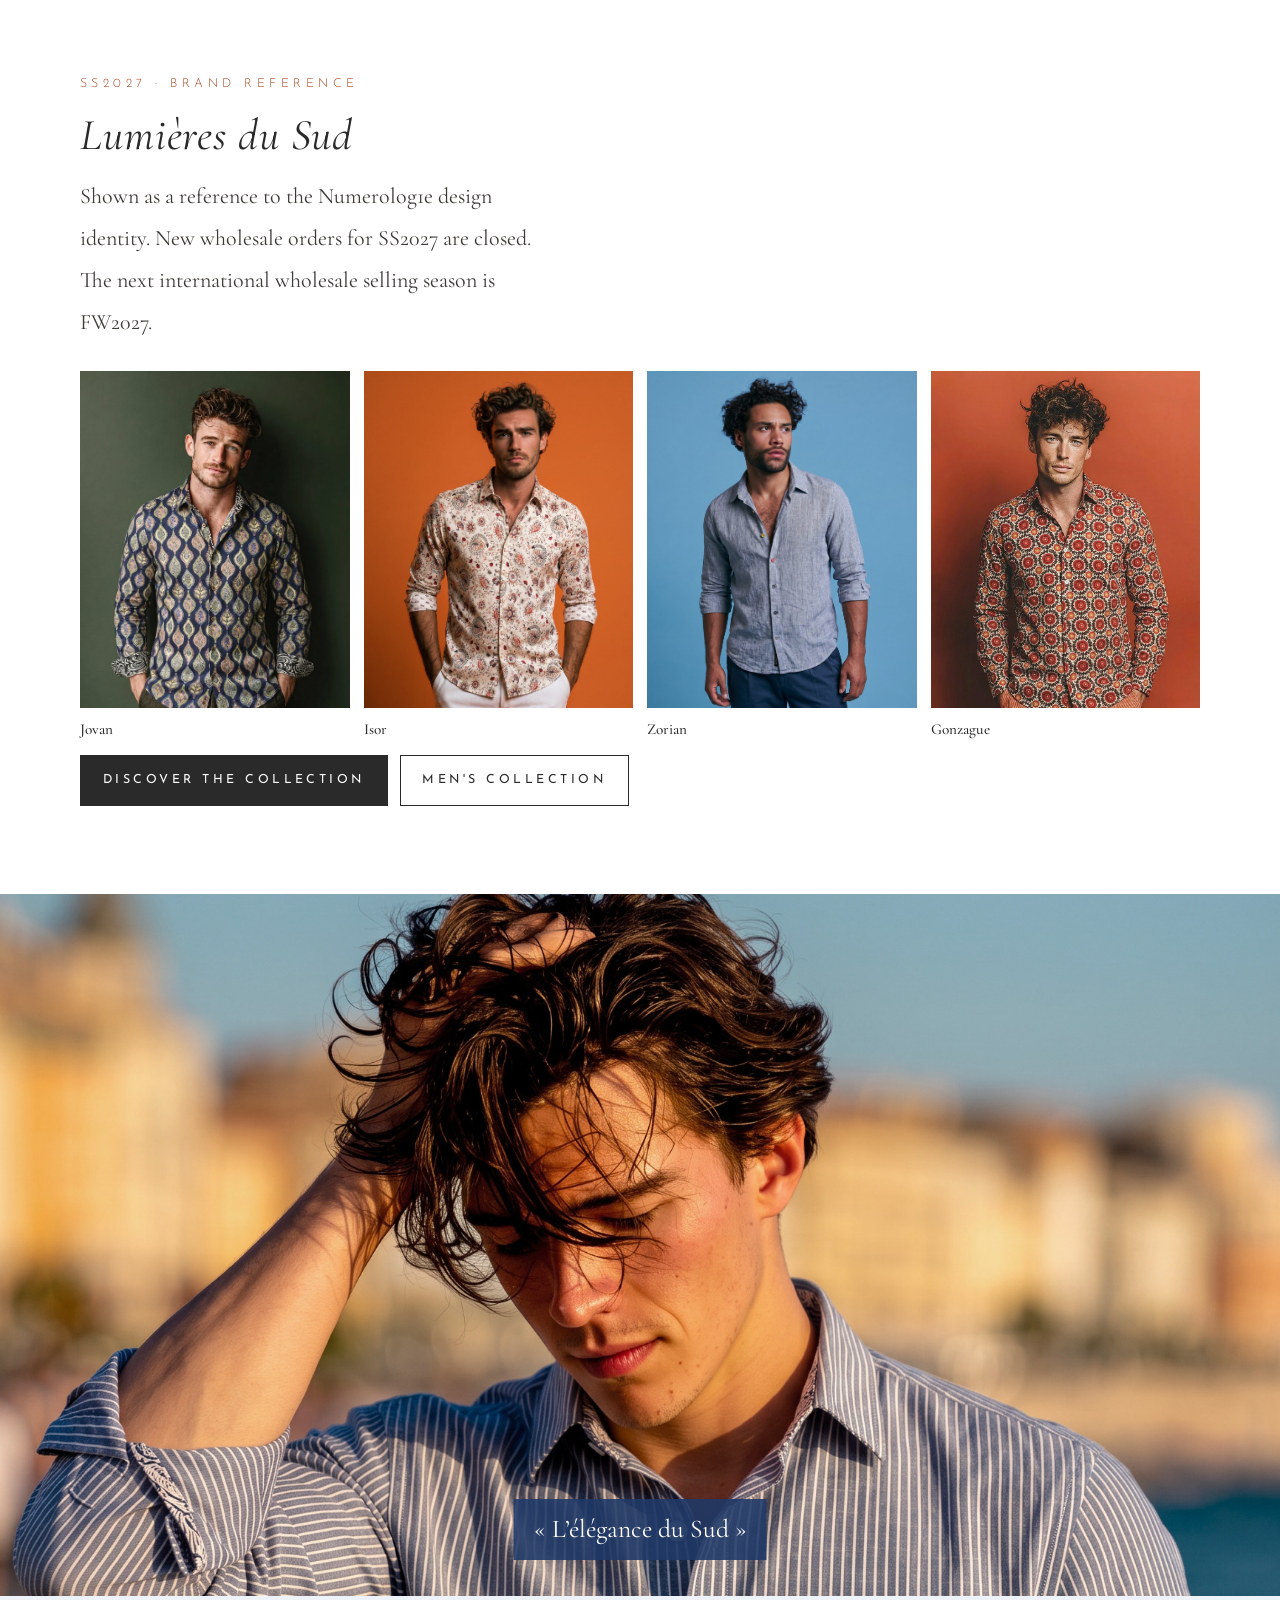
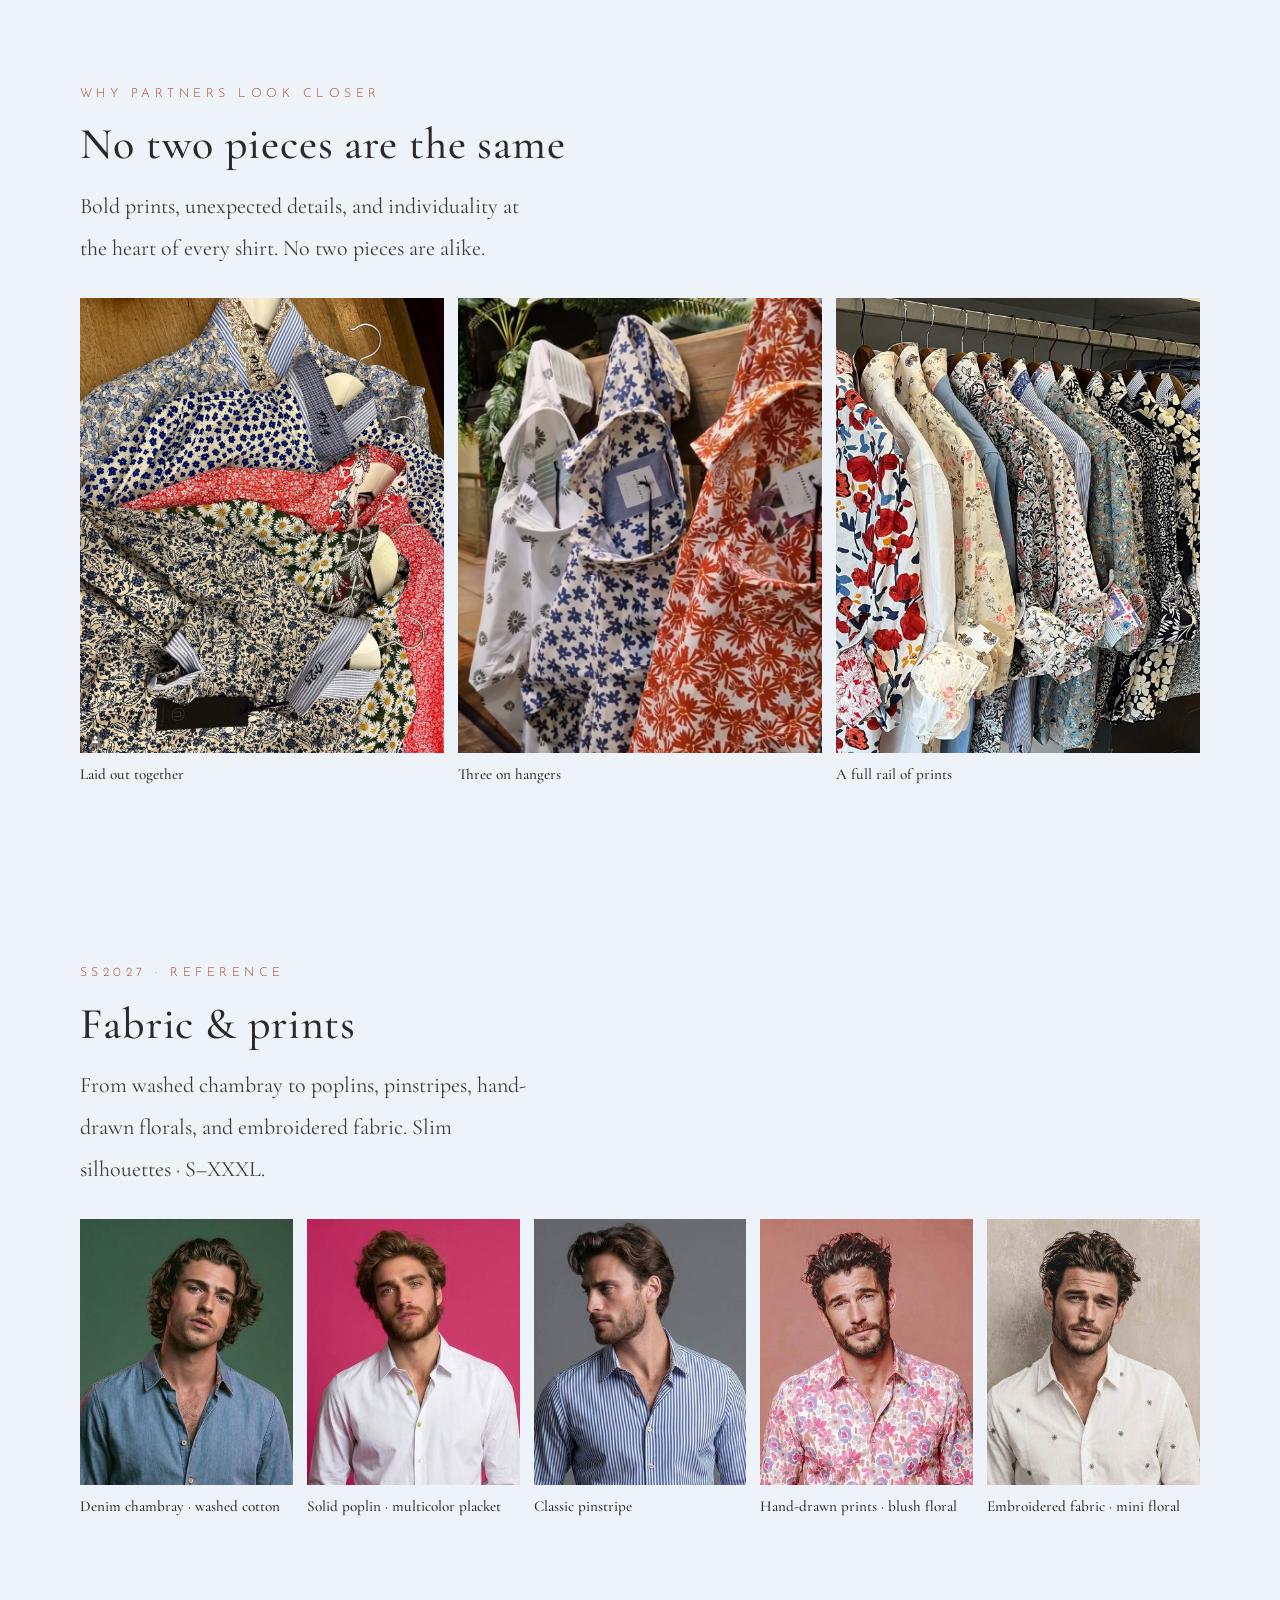
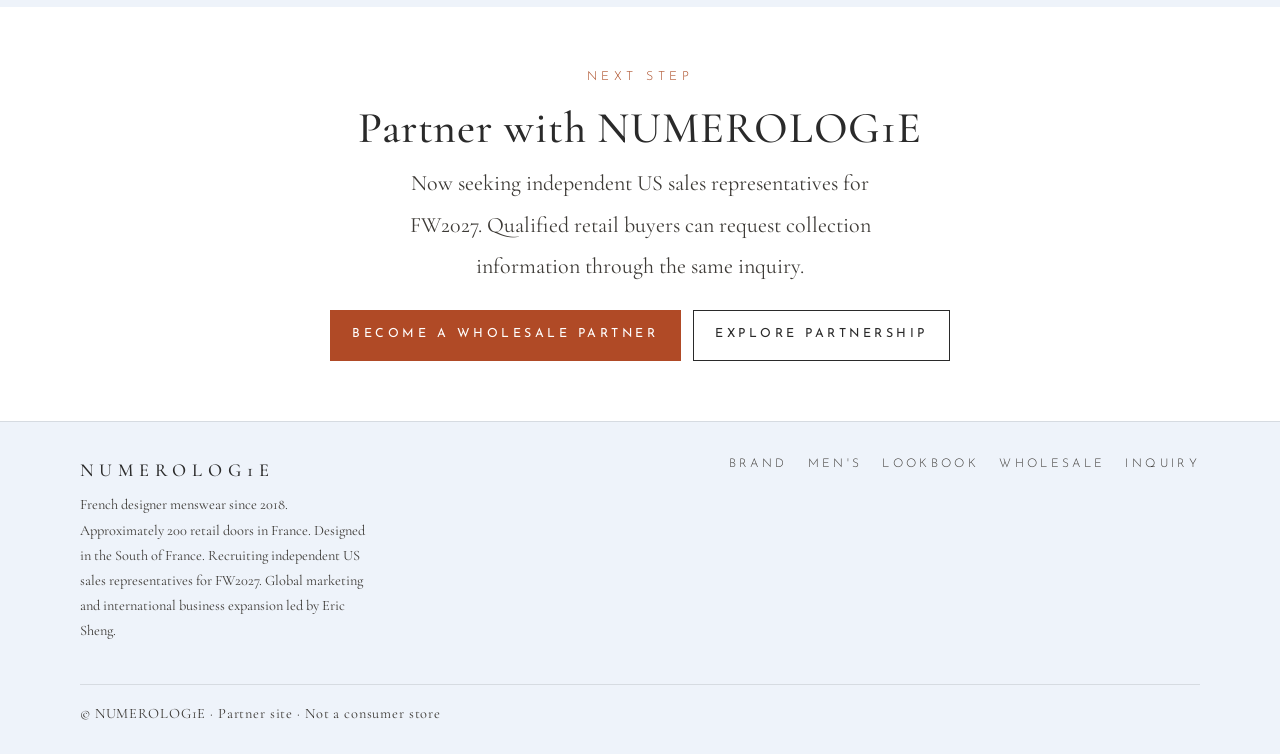
==== commit 8ac491f8: "Update inquiry roles and add matching contact portraits. Cédric is listed as founder and Europe oper" ====
--- a/index.html
+++ b/index.html
@@ -136,7 +136,7 @@
   <div class="container footer-inner">
     <div>
       <div class="footer-brand">NUMEROLOG1E</div>
-      <p class="footer-meta">French designer menswear since 2018. Approximately 200 retail doors in France. Designed in the South of France. Recruiting independent US sales representatives for FW2027. Business and operations led by Eric Sheng.</p>
+      <p class="footer-meta">French designer menswear since 2018. Approximately 200 retail doors in France. Designed in the South of France. Recruiting independent US sales representatives for FW2027. Global marketing and international business expansion led by Eric Sheng.</p>
     </div>
     <nav class="footer-nav" aria-label="Footer">
       <a href="brand.html">Brand</a>
--- a/css/styles.css
+++ b/css/styles.css
@@ -676,6 +676,44 @@
 }
 
 .direct-contact a:hover { border-bottom-color: var(--cobalt); }
+
+.contact-person + .contact-person {
+  margin-top: 1.15rem;
+  padding-top: 1.15rem;
+  border-top: 1px solid var(--line);
+}
+
+.contact-person {
+  display: grid;
+  grid-template-columns: 5.5rem minmax(0, 1fr);
+  column-gap: 0.95rem;
+  align-items: start;
+}
+
+.contact-portrait {
+  width: 5.5rem;
+  height: calc(5.5rem * 5 / 4);
+  object-fit: cover;
+  object-position: center center;
+  border: 1px solid var(--line);
+  display: block;
+}
+
+.contact-person h2 {
+  margin-bottom: 0.2rem;
+}
+
+.contact-person a {
+  overflow-wrap: anywhere;
+}
+
+@media (max-width: 420px) {
+  .contact-person { grid-template-columns: 4.5rem minmax(0, 1fr); }
+  .contact-portrait {
+    width: 4.5rem;
+    height: calc(4.5rem * 5 / 4);
+  }
+}
 
 /* ── CTA band ── */
 .cta-band {
